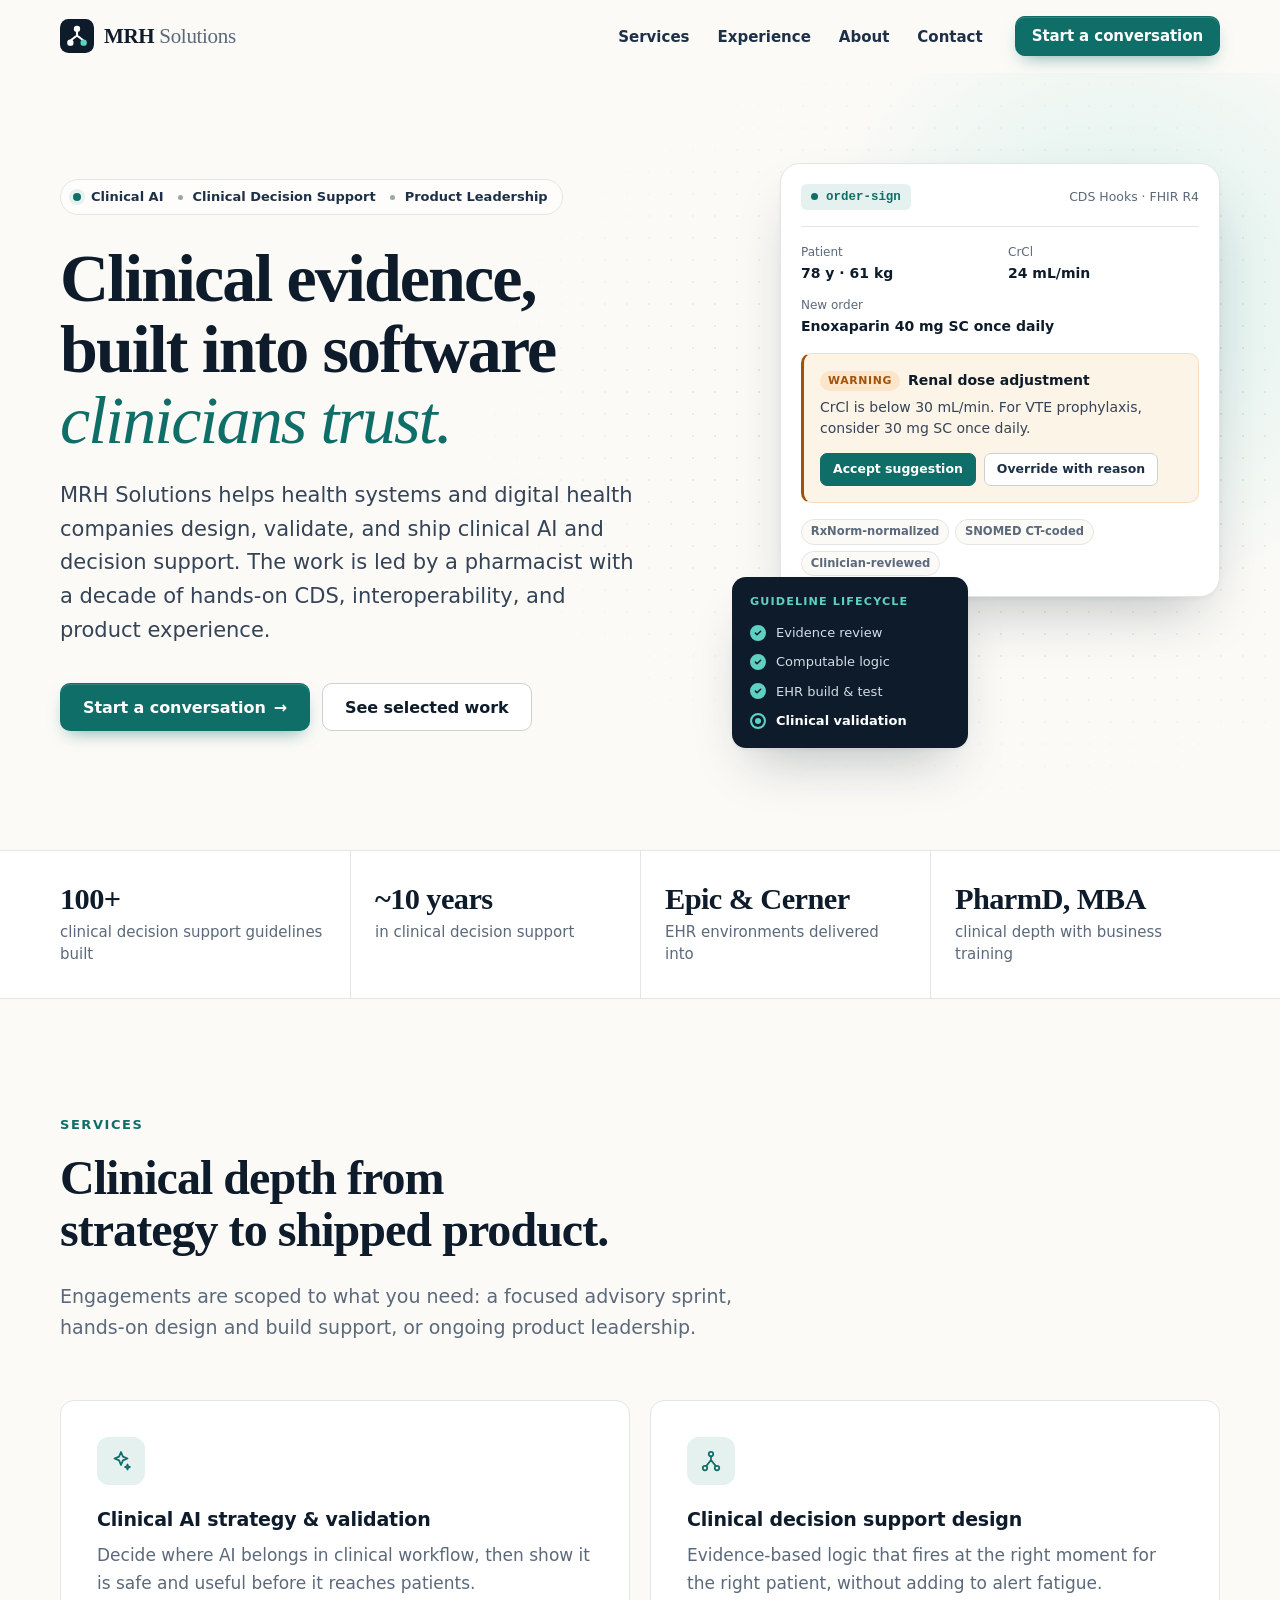
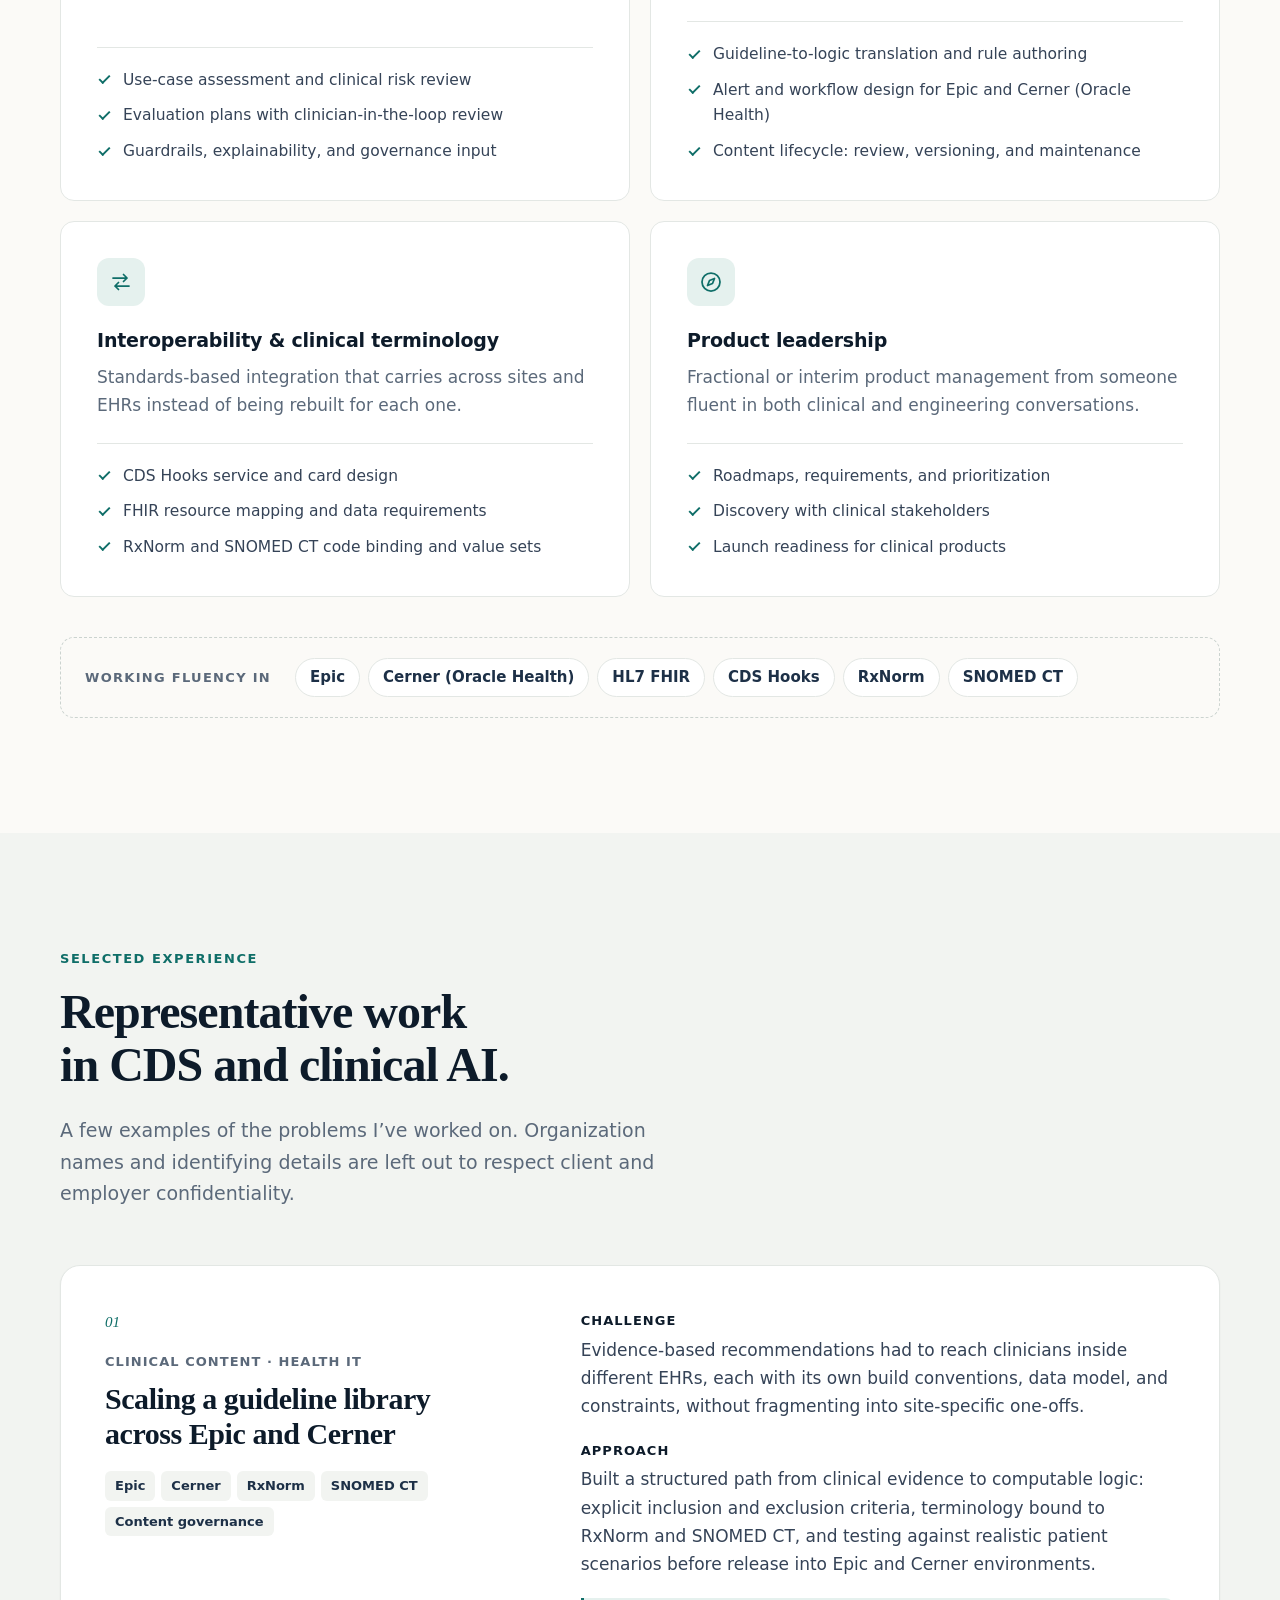
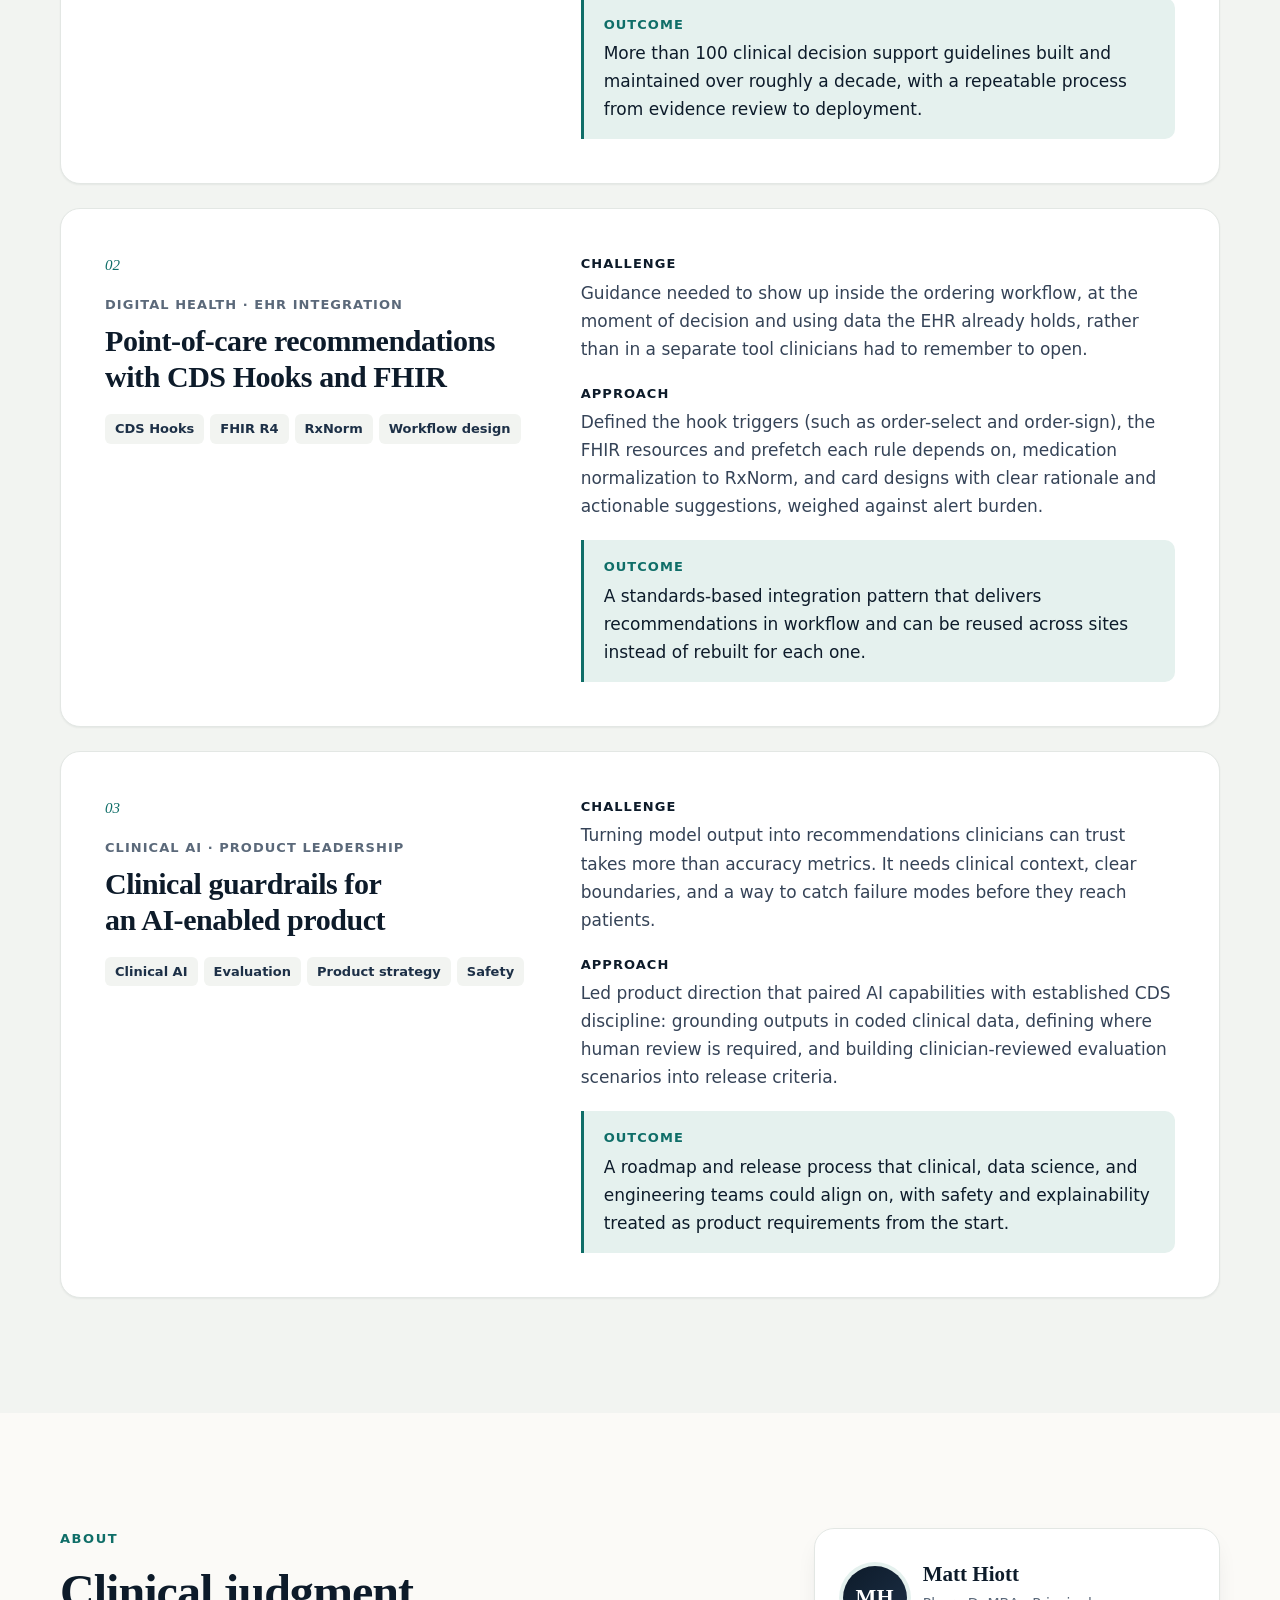
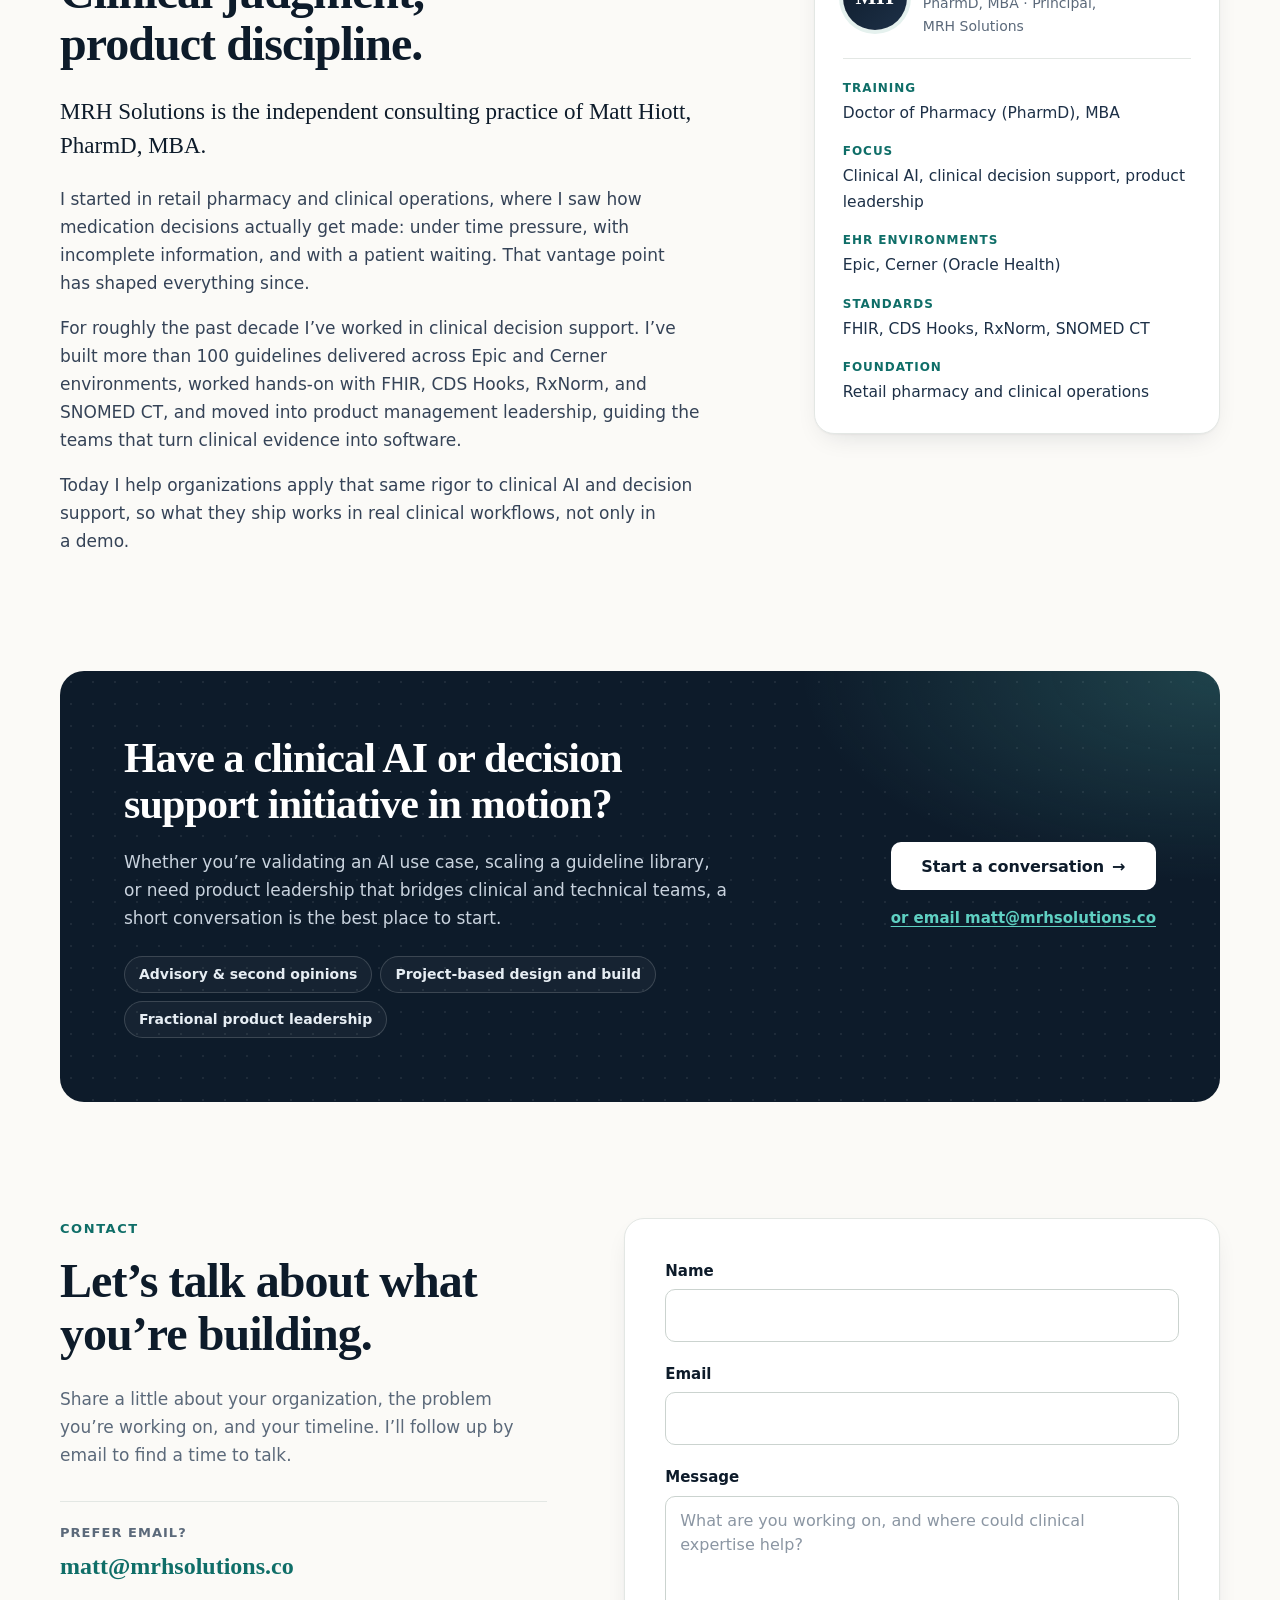
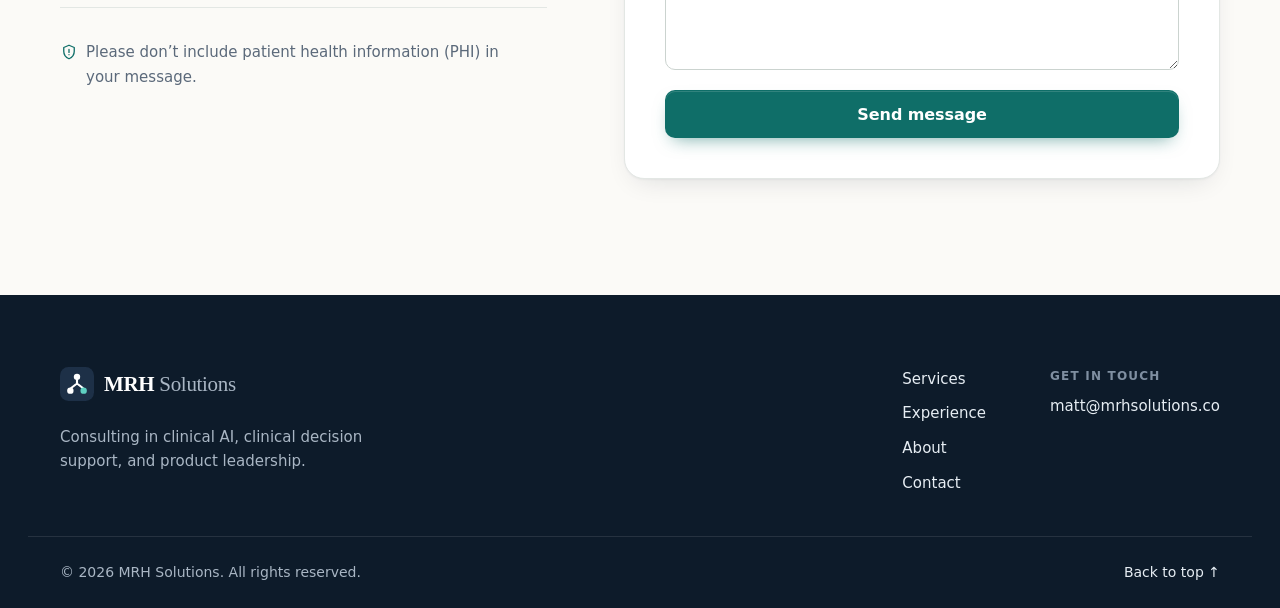
==== index.html @ ce9e5854 "Build single-page MRH Solutions consulting site Static HTML/CSS/JS site with no build step: - Hero w" ====
<!doctype html>
<html lang="en" class="no-js">
<head>
  <meta charset="utf-8">
  <meta name="viewport" content="width=device-width, initial-scale=1">
  <title>MRH Solutions | Clinical AI &amp; Clinical Decision Support Consulting</title>
  <meta name="description" content="MRH Solutions helps health systems and digital health companies design, validate, and ship clinical AI and clinical decision support. PharmD/MBA-led consulting in CDS, FHIR, CDS Hooks, clinical terminology, and product leadership.">
  <link rel="canonical" href="https://mrhsolutions.co/">
  <meta name="theme-color" content="#0d1b2a">
  <meta name="color-scheme" content="light">

  <!-- Social sharing -->
  <meta property="og:type" content="website">
  <meta property="og:site_name" content="MRH Solutions">
  <meta property="og:title" content="MRH Solutions | Clinical AI &amp; Clinical Decision Support Consulting">
  <meta property="og:description" content="PharmD/MBA-led consulting for clinical AI, clinical decision support, interoperability, and product leadership.">
  <meta property="og:url" content="https://mrhsolutions.co/">
  <meta property="og:image" content="https://mrhsolutions.co/assets/img/og-image.png">
  <meta property="og:image:width" content="1200">
  <meta property="og:image:height" content="630">
  <meta property="og:image:alt" content="MRH Solutions: clinical AI and clinical decision support consulting">
  <meta name="twitter:card" content="summary_large_image">

  <link rel="icon" href="assets/img/favicon.svg" type="image/svg+xml">
  <link rel="apple-touch-icon" href="assets/img/apple-touch-icon.png">

  <link rel="preload" href="assets/fonts/inter-latin-wght-normal.woff2" as="font" type="font/woff2" crossorigin>
  <link rel="preload" href="assets/fonts/source-serif-4-latin-wght-normal.woff2" as="font" type="font/woff2" crossorigin>
  <link rel="stylesheet" href="assets/css/styles.css">

  <script>document.documentElement.classList.replace('no-js', 'js');</script>
  <script src="assets/js/main.js" defer></script>

  <script type="application/ld+json">
  {
    "@context": "https://schema.org",
    "@type": "Organization",
    "name": "MRH Solutions",
    "url": "https://mrhsolutions.co/",
    "email": "mailto:matt@mrhsolutions.co",
    "logo": "https://mrhsolutions.co/assets/img/apple-touch-icon.png",
    "description": "Consulting in clinical AI, clinical decision support, healthcare interoperability, and product leadership.",
    "founder": {
      "@type": "Person",
      "name": "Matt Hiott",
      "honorificSuffix": "PharmD, MBA",
      "jobTitle": "Principal"
    },
    "knowsAbout": [
      "Clinical decision support",
      "Clinical AI",
      "HL7 FHIR",
      "CDS Hooks",
      "RxNorm",
      "SNOMED CT",
      "Epic",
      "Cerner",
      "Product management"
    ]
  }
  </script>
</head>
<body>
  <a class="skip-link" href="#main">Skip to content</a>

  <!-- ============ Header ============ -->
  <header class="site-header" data-header>
    <div class="container header-inner">
      <a class="brand" href="#top" aria-label="MRH Solutions, back to top">
        <svg class="brand-mark" viewBox="0 0 32 32" aria-hidden="true" focusable="false">
          <rect width="32" height="32" rx="8" fill="#0d1b2a"/>
          <path d="M16 12v3.5M16 15.5l-5.5 4.25M16 15.5l5.5 4.25" fill="none" stroke="#fff" stroke-width="2" stroke-linecap="round"/>
          <circle cx="16" cy="9.25" r="3" fill="#fff"/>
          <circle cx="9.75" cy="22.25" r="3" fill="#fff"/>
          <circle cx="22.25" cy="22.25" r="3" fill="#5fd0c2"/>
        </svg>
        <span class="brand-name">MRH <span>Solutions</span></span>
      </a>

      <button class="nav-toggle" type="button" aria-expanded="false" aria-controls="site-nav">
        <span class="sr-only">Open menu</span>
        <span class="nav-toggle-bars" aria-hidden="true"></span>
      </button>

      <nav id="site-nav" class="site-nav" aria-label="Primary">
        <ul>
          <li><a href="#services">Services</a></li>
          <li><a href="#work">Experience</a></li>
          <li><a href="#about">About</a></li>
          <li><a href="#contact">Contact</a></li>
        </ul>
        <a class="btn btn-primary btn-sm" href="#contact">Start a conversation</a>
      </nav>
    </div>
  </header>

  <main id="main">

    <!-- ============ Hero ============ -->
    <section class="hero" id="top" aria-labelledby="hero-title">
      <div class="container hero-grid">
        <div class="hero-copy">
          <ul class="hero-eyebrow">
            <li>Clinical AI</li>
            <li>Clinical Decision Support</li>
            <li>Product Leadership</li>
          </ul>
          <h1 id="hero-title">Clinical evidence, built into software <em>clinicians trust.</em></h1>
          <p class="hero-lead">
            MRH Solutions helps health systems and digital health companies design, validate, and ship
            clinical AI and decision support. The work is led by a pharmacist with a decade of hands-on
            CDS, interoperability, and product experience.
          </p>
          <div class="hero-actions">
            <a class="btn btn-primary" href="#contact">Start a conversation <span class="arrow" aria-hidden="true">→</span></a>
            <a class="btn btn-secondary" href="#work">See selected work</a>
          </div>
        </div>

        <!-- Decorative illustration: a CDS Hooks-style recommendation card -->
        <div class="hero-visual reveal" aria-hidden="true">
          <div class="cds-card">
            <div class="cds-card-top">
              <span class="cds-hook"><span class="pulse"></span>order-sign</span>
              <span class="cds-meta">CDS Hooks · FHIR R4</span>
            </div>
            <dl class="cds-context">
              <div><dt>Patient</dt><dd>78 y · 61 kg</dd></div>
              <div><dt>CrCl</dt><dd>24 mL/min</dd></div>
              <div class="span-2"><dt>New order</dt><dd>Enoxaparin 40 mg SC once daily</dd></div>
            </dl>
            <div class="cds-alert">
              <div class="cds-alert-head">
                <span class="cds-indicator">Warning</span>
                <strong>Renal dose adjustment</strong>
              </div>
              <p>CrCl is below 30 mL/min. For VTE prophylaxis, consider 30&nbsp;mg SC once daily.</p>
              <div class="cds-actions">
                <span class="cds-btn cds-btn-primary">Accept suggestion</span>
                <span class="cds-btn">Override with reason</span>
              </div>
            </div>
            <div class="cds-foot">
              <span class="chip">RxNorm-normalized</span>
              <span class="chip">SNOMED CT-coded</span>
              <span class="chip">Clinician-reviewed</span>
            </div>
          </div>

          <div class="lifecycle-card">
            <p class="lifecycle-title">Guideline lifecycle</p>
            <ol class="lifecycle-steps">
              <li class="done">Evidence review</li>
              <li class="done">Computable logic</li>
              <li class="done">EHR build &amp; test</li>
              <li class="current">Clinical validation</li>
            </ol>
          </div>
        </div>
      </div>
    </section>

    <!-- ============ Proof points ============ -->
    <section class="proof" aria-label="At a glance">
      <div class="container">
        <ul class="proof-list">
          <li>
            <span class="proof-value">100+</span>
            <span class="proof-label">clinical decision support guidelines built</span>
          </li>
          <li>
            <span class="proof-value">~10 years</span>
            <span class="proof-label">in clinical decision support</span>
          </li>
          <li>
            <span class="proof-value">Epic &amp; Cerner</span>
            <span class="proof-label">EHR environments delivered into</span>
          </li>
          <li>
            <span class="proof-value">PharmD, MBA</span>
            <span class="proof-label">clinical depth with business training</span>
          </li>
        </ul>
      </div>
    </section>

    <!-- ============ Services ============ -->
    <section class="section" id="services" aria-labelledby="services-title">
      <div class="container">
        <header class="section-head reveal">
          <p class="eyebrow">Services</p>
          <h2 id="services-title">Clinical depth from strategy to shipped product.</h2>
          <p class="section-lead">
            Engagements are scoped to what you need: a focused advisory sprint, hands-on design and build
            support, or ongoing product leadership.
          </p>
        </header>

        <div class="services-grid">
          <article class="service-card reveal">
            <div class="service-icon" aria-hidden="true">
              <svg viewBox="0 0 24 24" width="24" height="24" fill="none" stroke="currentColor" stroke-width="1.75" stroke-linecap="round" stroke-linejoin="round"><path d="M12 3l1.9 4.6L18.5 9.5l-4.6 1.9L12 16l-1.9-4.6L5.5 9.5l4.6-1.9z"/><path d="M18.5 15.5l.7 1.8 1.8.7-1.8.7-.7 1.8-.7-1.8-1.8-.7 1.8-.7z"/></svg>
            </div>
            <h3>Clinical AI strategy &amp; validation</h3>
            <p>Decide where AI belongs in clinical workflow, then show it is safe and useful before it reaches patients.</p>
            <ul class="checklist">
              <li>Use-case assessment and clinical risk review</li>
              <li>Evaluation plans with clinician-in-the-loop review</li>
              <li>Guardrails, explainability, and governance input</li>
            </ul>
          </article>

          <article class="service-card reveal reveal-delay">
            <div class="service-icon" aria-hidden="true">
              <svg viewBox="0 0 24 24" width="24" height="24" fill="none" stroke="currentColor" stroke-width="1.75" stroke-linecap="round" stroke-linejoin="round"><circle cx="12" cy="5" r="2.25"/><circle cx="6" cy="19" r="2.25"/><circle cx="18" cy="19" r="2.25"/><path d="M12 7.25V11M12 11l-4.6 5.9M12 11l4.6 5.9"/></svg>
            </div>
            <h3>Clinical decision support design</h3>
            <p>Evidence-based logic that fires at the right moment for the right patient, without adding to alert fatigue.</p>
            <ul class="checklist">
              <li>Guideline-to-logic translation and rule authoring</li>
              <li>Alert and workflow design for Epic and Cerner (Oracle Health)</li>
              <li>Content lifecycle: review, versioning, and maintenance</li>
            </ul>
          </article>

          <article class="service-card reveal">
            <div class="service-icon" aria-hidden="true">
              <svg viewBox="0 0 24 24" width="24" height="24" fill="none" stroke="currentColor" stroke-width="1.75" stroke-linecap="round" stroke-linejoin="round"><path d="M4 8h14M14.5 4.5L18 8l-3.5 3.5"/><path d="M20 16H6M9.5 12.5L6 16l3.5 3.5"/></svg>
            </div>
            <h3>Interoperability &amp; clinical terminology</h3>
            <p>Standards-based integration that carries across sites and EHRs instead of being rebuilt for each one.</p>
            <ul class="checklist">
              <li>CDS Hooks service and card design</li>
              <li>FHIR resource mapping and data requirements</li>
              <li>RxNorm and SNOMED CT code binding and value sets</li>
            </ul>
          </article>

          <article class="service-card reveal reveal-delay">
            <div class="service-icon" aria-hidden="true">
              <svg viewBox="0 0 24 24" width="24" height="24" fill="none" stroke="currentColor" stroke-width="1.75" stroke-linecap="round" stroke-linejoin="round"><circle cx="12" cy="12" r="9"/><path d="M15.5 8.5l-2 5-5 2 2-5z"/></svg>
            </div>
            <h3>Product leadership</h3>
            <p>Fractional or interim product management from someone fluent in both clinical and engineering conversations.</p>
            <ul class="checklist">
              <li>Roadmaps, requirements, and prioritization</li>
              <li>Discovery with clinical stakeholders</li>
              <li>Launch readiness for clinical products</li>
            </ul>
          </article>
        </div>

        <div class="standards reveal">
          <p class="standards-label">Working fluency in</p>
          <ul class="standards-list">
            <li>Epic</li>
            <li>Cerner (Oracle Health)</li>
            <li>HL7 FHIR</li>
            <li>CDS Hooks</li>
            <li>RxNorm</li>
            <li>SNOMED CT</li>
          </ul>
        </div>
      </div>
    </section>

    <!-- ============ Selected experience ============ -->
    <section class="section section-alt" id="work" aria-labelledby="work-title">
      <div class="container">
        <header class="section-head reveal">
          <p class="eyebrow">Selected experience</p>
          <h2 id="work-title">Representative work in CDS and clinical AI.</h2>
          <p class="section-lead">
            A few examples of the problems I’ve worked on. Organization names and identifying details
            are left out to respect client and employer confidentiality.
          </p>
        </header>

        <div class="cases">
          <article class="case reveal">
            <div class="case-aside">
              <span class="case-num" aria-hidden="true">01</span>
              <p class="case-sector">Clinical content · Health IT</p>
              <h3 class="case-title">Scaling a guideline library across Epic and Cerner</h3>
              <ul class="tags">
                <li>Epic</li><li>Cerner</li><li>RxNorm</li><li>SNOMED CT</li><li>Content governance</li>
              </ul>
            </div>
            <dl class="case-body">
              <div class="case-step">
                <dt>Challenge</dt>
                <dd>Evidence-based recommendations had to reach clinicians inside different EHRs, each with its own build conventions, data model, and constraints, without fragmenting into site-specific one-offs.</dd>
              </div>
              <div class="case-step">
                <dt>Approach</dt>
                <dd>Built a structured path from clinical evidence to computable logic: explicit inclusion and exclusion criteria, terminology bound to RxNorm and SNOMED&nbsp;CT, and testing against realistic patient scenarios before release into Epic and Cerner environments.</dd>
              </div>
              <div class="case-step case-outcome">
                <dt>Outcome</dt>
                <dd>More than 100 clinical decision support guidelines built and maintained over roughly a decade, with a repeatable process from evidence review to deployment.</dd>
              </div>
            </dl>
          </article>

          <article class="case reveal">
            <div class="case-aside">
              <span class="case-num" aria-hidden="true">02</span>
              <p class="case-sector">Digital health · EHR integration</p>
              <h3 class="case-title">Point-of-care recommendations with CDS Hooks and FHIR</h3>
              <ul class="tags">
                <li>CDS Hooks</li><li>FHIR R4</li><li>RxNorm</li><li>Workflow design</li>
              </ul>
            </div>
            <dl class="case-body">
              <div class="case-step">
                <dt>Challenge</dt>
                <dd>Guidance needed to show up inside the ordering workflow, at the moment of decision and using data the EHR already holds, rather than in a separate tool clinicians had to remember to open.</dd>
              </div>
              <div class="case-step">
                <dt>Approach</dt>
                <dd>Defined the hook triggers (such as order-select and order-sign), the FHIR resources and prefetch each rule depends on, medication normalization to RxNorm, and card designs with clear rationale and actionable suggestions, weighed against alert burden.</dd>
              </div>
              <div class="case-step case-outcome">
                <dt>Outcome</dt>
                <dd>A standards-based integration pattern that delivers recommendations in workflow and can be reused across sites instead of rebuilt for each one.</dd>
              </div>
            </dl>
          </article>

          <article class="case reveal">
            <div class="case-aside">
              <span class="case-num" aria-hidden="true">03</span>
              <p class="case-sector">Clinical AI · Product leadership</p>
              <h3 class="case-title">Clinical guardrails for an AI-enabled product</h3>
              <ul class="tags">
                <li>Clinical AI</li><li>Evaluation</li><li>Product strategy</li><li>Safety</li>
              </ul>
            </div>
            <dl class="case-body">
              <div class="case-step">
                <dt>Challenge</dt>
                <dd>Turning model output into recommendations clinicians can trust takes more than accuracy metrics. It needs clinical context, clear boundaries, and a way to catch failure modes before they reach patients.</dd>
              </div>
              <div class="case-step">
                <dt>Approach</dt>
                <dd>Led product direction that paired AI capabilities with established CDS discipline: grounding outputs in coded clinical data, defining where human review is required, and building clinician-reviewed evaluation scenarios into release criteria.</dd>
              </div>
              <div class="case-step case-outcome">
                <dt>Outcome</dt>
                <dd>A roadmap and release process that clinical, data science, and engineering teams could align on, with safety and explainability treated as product requirements from the start.</dd>
              </div>
            </dl>
          </article>
        </div>
      </div>
    </section>

    <!-- ============ About ============ -->
    <section class="section" id="about" aria-labelledby="about-title">
      <div class="container about-grid">
        <div class="about-copy reveal">
          <p class="eyebrow">About</p>
          <h2 id="about-title">Clinical judgment, product discipline.</h2>
          <p class="about-intro">
            MRH Solutions is the independent consulting practice of Matt Hiott, PharmD, MBA.
          </p>
          <p>
            I started in retail pharmacy and clinical operations, where I saw how medication decisions
            actually get made: under time pressure, with incomplete information, and with a patient waiting.
            That vantage point has shaped everything since.
          </p>
          <p>
            For roughly the past decade I’ve worked in clinical decision support. I’ve built more than 100
            guidelines delivered across Epic and Cerner environments, worked hands-on with FHIR, CDS Hooks,
            RxNorm, and SNOMED&nbsp;CT, and moved into product management leadership, guiding the teams that
            turn clinical evidence into software.
          </p>
          <p>
            Today I help organizations apply that same rigor to clinical AI and decision support, so what
            they ship works in real clinical workflows, not only in a demo.
          </p>
        </div>

        <aside class="profile-card reveal reveal-delay" aria-label="Background at a glance">
          <div class="profile-head">
            <!-- To use a headshot, replace this div with:
                 <img class="avatar" src="assets/img/headshot.jpg" alt="Matt Hiott" width="64" height="64"> -->
            <div class="avatar" aria-hidden="true">MH</div>
            <div>
              <p class="profile-name">Matt Hiott</p>
              <p class="profile-role">PharmD, MBA · Principal, MRH Solutions</p>
            </div>
          </div>
          <dl class="profile-facts">
            <div><dt>Training</dt><dd>Doctor of Pharmacy (PharmD), MBA</dd></div>
            <div><dt>Focus</dt><dd>Clinical AI, clinical decision support, product leadership</dd></div>
            <div><dt>EHR environments</dt><dd>Epic, Cerner (Oracle Health)</dd></div>
            <div><dt>Standards</dt><dd>FHIR, CDS Hooks, RxNorm, SNOMED CT</dd></div>
            <div><dt>Foundation</dt><dd>Retail pharmacy and clinical operations</dd></div>
          </dl>
        </aside>
      </div>
    </section>

    <!-- ============ Call to action ============ -->
    <section class="cta-section" aria-labelledby="cta-title">
      <div class="container">
        <div class="cta reveal">
          <div class="cta-copy">
            <h2 id="cta-title">Have a clinical AI or decision support initiative in motion?</h2>
            <p>
              Whether you’re validating an AI use case, scaling a guideline library, or need product
              leadership that bridges clinical and technical teams, a short conversation is the best place to start.
            </p>
            <ul class="cta-modes">
              <li>Advisory &amp; second opinions</li>
              <li>Project-based design and build</li>
              <li>Fractional product leadership</li>
            </ul>
          </div>
          <div class="cta-actions">
            <a class="btn btn-light" href="#contact">Start a conversation <span class="arrow" aria-hidden="true">→</span></a>
            <a class="cta-email" href="mailto:matt@mrhsolutions.co">or email matt@mrhsolutions.co</a>
          </div>
        </div>
      </div>
    </section>

    <!-- ============ Contact ============ -->
    <section class="section" id="contact" aria-labelledby="contact-title">
      <div class="container contact-grid">
        <div class="contact-intro reveal">
          <p class="eyebrow">Contact</p>
          <h2 id="contact-title">Let’s talk about what you’re building.</h2>
          <p>
            Share a little about your organization, the problem you’re working on, and your timeline.
            I’ll follow up by email to find a time to talk.
          </p>

          <div class="contact-direct">
            <span class="contact-direct-label">Prefer email?</span>
            <a class="contact-email" href="mailto:matt@mrhsolutions.co">matt@mrhsolutions.co</a>
          </div>

          <p class="phi-note">
            <svg viewBox="0 0 24 24" width="18" height="18" fill="none" stroke="currentColor" stroke-width="1.75" stroke-linecap="round" stroke-linejoin="round" aria-hidden="true"><path d="M12 3l7 3v5c0 4.5-3 8.3-7 10-4-1.7-7-5.5-7-10V6z"/><path d="M12 8.5v4M12 15.5h.01"/></svg>
            Please don’t include patient health information (PHI) in your message.
          </p>
        </div>

        <div class="form-card reveal reveal-delay">
          <!--
            Contact form backend:
            - By default, "action" is a mailto: link. Submitting opens the visitor's email app
              with the message pre-filled, so it works with no server.
            - To receive submissions directly, replace the action with a form endpoint
              (for example https://formspree.io/f/your-id). main.js will POST the form
              in the background and show a success or error message inline.
          -->
          <form id="contact-form" class="contact-form"
                action="mailto:matt@mrhsolutions.co"
                method="post" enctype="text/plain"
                data-contact-email="matt@mrhsolutions.co">

            <!-- Spam honeypot: humans never see or fill this field -->
            <div class="hp" aria-hidden="true">
              <label for="hp-field">Leave this field empty</label>
              <input id="hp-field" type="text" name="_gotcha" tabindex="-1" autocomplete="off">
            </div>

            <div class="field">
              <label for="name">Name</label>
              <input id="name" name="name" type="text" autocomplete="name" required maxlength="120" aria-describedby="name-error">
              <p class="field-error" id="name-error" hidden></p>
            </div>

            <div class="field">
              <label for="email">Email</label>
              <input id="email" name="email" type="email" autocomplete="email" required maxlength="254" aria-describedby="email-error">
              <p class="field-error" id="email-error" hidden></p>
            </div>

            <div class="field">
              <label for="message">Message</label>
              <textarea id="message" name="message" rows="6" required maxlength="5000"
                        placeholder="What are you working on, and where could clinical expertise help?"
                        aria-describedby="message-error"></textarea>
              <p class="field-error" id="message-error" hidden></p>
            </div>

            <button class="btn btn-primary btn-block" type="submit">Send message</button>
            <p class="form-status" role="status" aria-live="polite"></p>
          </form>
        </div>
      </div>
    </section>
  </main>

  <!-- ============ Footer ============ -->
  <footer class="site-footer">
    <div class="container footer-inner">
      <div class="footer-brand">
        <a class="brand brand-light" href="#top" aria-label="MRH Solutions, back to top">
          <svg class="brand-mark" viewBox="0 0 32 32" aria-hidden="true" focusable="false">
            <rect width="32" height="32" rx="8" fill="#1d3047"/>
            <path d="M16 12v3.5M16 15.5l-5.5 4.25M16 15.5l5.5 4.25" fill="none" stroke="#fff" stroke-width="2" stroke-linecap="round"/>
            <circle cx="16" cy="9.25" r="3" fill="#fff"/>
            <circle cx="9.75" cy="22.25" r="3" fill="#fff"/>
            <circle cx="22.25" cy="22.25" r="3" fill="#5fd0c2"/>
          </svg>
          <span class="brand-name">MRH <span>Solutions</span></span>
        </a>
        <p>Consulting in clinical AI, clinical decision support, and product leadership.</p>
      </div>

      <nav class="footer-nav" aria-label="Footer">
        <ul>
          <li><a href="#services">Services</a></li>
          <li><a href="#work">Experience</a></li>
          <li><a href="#about">About</a></li>
          <li><a href="#contact">Contact</a></li>
        </ul>
      </nav>

      <div class="footer-contact">
        <p class="footer-label">Get in touch</p>
        <a href="mailto:matt@mrhsolutions.co">matt@mrhsolutions.co</a>
      </div>
    </div>

    <div class="container footer-bottom">
      <p>© <span data-year>2026</span> MRH Solutions. All rights reserved.</p>
      <a href="#top">Back to top <span aria-hidden="true">↑</span></a>
    </div>
  </footer>
</body>
</html>
---- assets/css/styles.css ----
/* ==========================================================================
   MRH Solutions: site styles
   --------------------------------------------------------------------------
   1. Fonts           6. Hero              11. Call to action
   2. Design tokens   7. Proof points      12. Contact & form
   3. Base            8. Services          13. Footer
   4. Layout & type   9. Selected work     14. Motion & print
   5. Header & nav   10. About
   ========================================================================== */


/* 1. Fonts: self-hosted, SIL Open Font License 1.1 (see assets/fonts) */
@font-face {
  font-family: "Inter";
  font-style: normal;
  font-weight: 100 900;
  font-display: swap;
  src: url("../fonts/inter-latin-wght-normal.woff2") format("woff2");
}
@font-face {
  font-family: "Source Serif 4";
  font-style: normal;
  font-weight: 200 900;
  font-display: swap;
  src: url("../fonts/source-serif-4-latin-wght-normal.woff2") format("woff2");
}
@font-face {
  font-family: "Source Serif 4";
  font-style: italic;
  font-weight: 200 900;
  font-display: swap;
  src: url("../fonts/source-serif-4-latin-wght-italic.woff2") format("woff2");
}


/* 2. Design tokens ------------------------------------------------------- */
:root {
  --font-sans: "Inter", ui-sans-serif, system-ui, -apple-system, "Segoe UI", Roboto, "Helvetica Neue", Arial, sans-serif;
  --font-serif: "Source Serif 4", ui-serif, Georgia, Cambria, "Times New Roman", serif;
  --font-mono: ui-monospace, SFMono-Regular, Menlo, Consolas, monospace;

  /* Color */
  --ink: #0d1b2a;          /* headings, dark surfaces */
  --ink-2: #1d3047;
  --text: #354357;         /* body copy */
  --muted: #5b697a;        /* secondary copy */
  --bg: #fbfaf7;           /* page */
  --surface: #ffffff;      /* cards */
  --surface-alt: #f2f4f1;  /* alternating sections */
  --line: #e3e7e4;
  --line-strong: #cbd3cf;

  --brand: #0f6e68;        /* deep clinical teal */
  --brand-hover: #0a5751;
  --brand-tint: #e5f1ee;
  --brand-bright: #5fd0c2; /* accents on dark surfaces */

  --warn: #a4520a;
  --warn-tint: #fdf4e8;
  --error: #b42318;
  --success: #0f6e68;

  /* Shape & depth */
  --radius-sm: 8px;
  --radius: 14px;
  --radius-lg: 20px;
  --shadow-sm: 0 1px 2px rgb(13 27 42 / 0.06);
  --shadow: 0 1px 2px rgb(13 27 42 / 0.04), 0 10px 28px -12px rgb(13 27 42 / 0.16);
  --shadow-lg: 0 2px 4px rgb(13 27 42 / 0.04), 0 28px 56px -20px rgb(13 27 42 / 0.28);

  /* Layout */
  --container: 1160px;
  --gutter: clamp(1rem, 4vw, 2rem);
  --section-y: clamp(4.5rem, 9vw, 7.5rem);
  --header-h: 72px;
}


/* 3. Base ---------------------------------------------------------------- */
*,
*::before,
*::after { box-sizing: border-box; }

html {
  -webkit-text-size-adjust: 100%;
  text-size-adjust: 100%;
  scroll-behavior: smooth;
  scroll-padding-top: calc(var(--header-h) + 1rem);
}

body {
  margin: 0;
  font-family: var(--font-sans);
  font-size: 1.0625rem;
  line-height: 1.65;
  color: var(--text);
  background: var(--bg);
  -webkit-font-smoothing: antialiased;
  -moz-osx-font-smoothing: grayscale;
  text-rendering: optimizeLegibility;
  overflow-x: hidden;
}

img, svg { display: block; max-width: 100%; }

a { color: var(--brand); text-underline-offset: 0.2em; }
a:hover { color: var(--brand-hover); }

:focus-visible {
  outline: 3px solid var(--brand);
  outline-offset: 3px;
  border-radius: 4px;
}

::selection { background: #c7e6e0; color: var(--ink); }

.sr-only {
  position: absolute !important;
  width: 1px; height: 1px;
  padding: 0; margin: -1px;
  overflow: hidden; clip: rect(0 0 0 0);
  white-space: nowrap; border: 0;
}

.skip-link {
  position: absolute;
  left: 1rem; top: -100px;
  z-index: 100;
  padding: 0.75rem 1rem;
  background: var(--ink);
  color: #fff;
  border-radius: var(--radius-sm);
  font-weight: 600;
  text-decoration: none;
}
.skip-link:focus { top: 1rem; color: #fff; }


/* 4. Layout & typography ------------------------------------------------- */
.container {
  width: 100%;
  max-width: calc(var(--container) + var(--gutter) * 2);
  margin-inline: auto;
  padding-inline: var(--gutter);
}

.section { padding-block: var(--section-y); }
.section-alt { background: var(--surface-alt); }

h1, h2, h3 {
  margin: 0 0 0.5em;
  color: var(--ink);
  text-wrap: balance;
}
h1, h2 {
  font-family: var(--font-serif);
  font-weight: 600;
  letter-spacing: -0.02em;
}
h1 {
  font-size: clamp(2.5rem, 1.5rem + 4vw, 4.25rem);
  line-height: 1.04;
  letter-spacing: -0.028em;
}
h2 {
  font-size: clamp(2rem, 1.45rem + 2vw, 3rem);
  line-height: 1.1;
}
h3 {
  font-size: 1.1875rem;
  font-weight: 650;
  line-height: 1.3;
  letter-spacing: -0.01em;
}

p { margin: 0 0 1em; text-wrap: pretty; }
p:last-child { margin-bottom: 0; }

.eyebrow {
  margin: 0 0 1rem;
  font-size: 0.8125rem;
  font-weight: 650;
  letter-spacing: 0.12em;
  text-transform: uppercase;
  color: var(--brand);
}

.section-head {
  max-width: 44rem;
  margin-bottom: clamp(2.5rem, 5vw, 3.5rem);
}
.section-lead {
  font-size: clamp(1.0625rem, 1rem + 0.3vw, 1.1875rem);
  color: var(--muted);
}

/* Buttons */
.btn {
  display: inline-flex;
  align-items: center;
  justify-content: center;
  gap: 0.5rem;
  min-height: 48px;
  padding: 0.75rem 1.375rem;
  border: 1px solid transparent;
  border-radius: 10px;
  font: 600 1rem/1.2 var(--font-sans);
  letter-spacing: -0.005em;
  text-decoration: none;
  cursor: pointer;
  transition: background-color 0.2s, color 0.2s, border-color 0.2s, box-shadow 0.2s, transform 0.2s;
}
.btn:active { transform: translateY(1px); }
.btn .arrow { transition: transform 0.2s; }
.btn:hover .arrow { transform: translateX(3px); }

.btn-primary {
  background: var(--brand);
  color: #fff;
  box-shadow: inset 0 1px 0 rgb(255 255 255 / 0.14), 0 8px 18px -8px rgb(15 110 104 / 0.6);
}
.btn-primary:hover { background: var(--brand-hover); color: #fff; }

.btn-secondary {
  background: var(--surface);
  color: var(--ink);
  border-color: var(--line-strong);
}
.btn-secondary:hover { color: var(--ink); border-color: var(--ink); }

.btn-light {
  background: #fff;
  color: var(--ink);
}
.btn-light:hover { background: #e9f6f3; color: var(--ink); }

.btn-sm { min-height: 40px; padding: 0.5rem 1rem; font-size: 0.9375rem; }
.btn-block { width: 100%; }
.btn[disabled] { opacity: 0.7; cursor: progress; }


/* 5. Header & navigation ------------------------------------------------- */
.site-header {
  position: sticky;
  top: 0;
  z-index: 50;
  background: rgb(251 250 247 / 0.86);
  -webkit-backdrop-filter: saturate(180%) blur(12px);
  backdrop-filter: saturate(180%) blur(12px);
  border-bottom: 1px solid transparent;
  transition: border-color 0.2s, box-shadow 0.2s;
}
.site-header.is-scrolled {
  border-bottom-color: var(--line);
  box-shadow: 0 1px 14px rgb(13 27 42 / 0.05);
}

.header-inner {
  display: flex;
  align-items: center;
  justify-content: space-between;
  gap: 1.5rem;
  height: var(--header-h);
}

.brand {
  display: inline-flex;
  align-items: center;
  gap: 0.625rem;
  color: var(--ink);
  text-decoration: none;
}
.brand:hover { color: var(--ink); }
.brand-mark { width: 34px; height: 34px; flex: none; }
.brand-name {
  font-family: var(--font-serif);
  font-size: 1.3125rem;
  font-weight: 650;
  letter-spacing: -0.015em;
  white-space: nowrap;
}
.brand-name span { font-weight: 400; color: var(--muted); }

.site-nav { display: flex; align-items: center; gap: 2rem; }
.site-nav ul {
  display: flex;
  gap: 1.75rem;
  margin: 0;
  padding: 0;
  list-style: none;
}
.site-nav ul a {
  position: relative;
  padding: 0.375rem 0;
  font-size: 0.9375rem;
  font-weight: 550;
  color: var(--ink-2);
  text-decoration: none;
}
.site-nav ul a::after {
  content: "";
  position: absolute;
  left: 0; right: 0; bottom: -1px;
  height: 2px;
  border-radius: 2px;
  background: var(--brand);
  transform: scaleX(0);
  transform-origin: left;
  transition: transform 0.25s ease;
}
.site-nav ul a:hover::after,
.site-nav ul a.is-active::after { transform: scaleX(1); }
.site-nav ul a.is-active { color: var(--ink); }

.nav-toggle {
  display: none;
  align-items: center;
  justify-content: center;
  width: 44px;
  height: 44px;
  margin-right: -8px;
  padding: 0;
  border: 0;
  border-radius: var(--radius-sm);
  background: transparent;
  color: var(--ink);
  cursor: pointer;
}
.nav-toggle-bars,
.nav-toggle-bars::before,
.nav-toggle-bars::after {
  display: block;
  width: 22px;
  height: 2px;
  border-radius: 2px;
  background: currentColor;
  transition: transform 0.25s ease, background-color 0.2s;
}
.nav-toggle-bars { position: relative; }
.nav-toggle-bars::before,
.nav-toggle-bars::after { content: ""; position: absolute; left: 0; }
.nav-toggle-bars::before { top: -7px; }
.nav-toggle-bars::after { top: 7px; }
.nav-toggle[aria-expanded="true"] .nav-toggle-bars { background: transparent; }
.nav-toggle[aria-expanded="true"] .nav-toggle-bars::before { transform: translateY(7px) rotate(45deg); }
.nav-toggle[aria-expanded="true"] .nav-toggle-bars::after { transform: translateY(-7px) rotate(-45deg); }

@media (max-width: 860px) {
  .js .nav-toggle { display: inline-flex; }

  .js .site-nav {
    position: absolute;
    top: 100%;
    left: 0;
    right: 0;
    display: none;
    flex-direction: column;
    align-items: stretch;
    gap: 1.25rem;
    padding: 0.5rem var(--gutter) 1.5rem;
    background: var(--surface);
    border-bottom: 1px solid var(--line);
    box-shadow: 0 18px 32px -18px rgb(13 27 42 / 0.25);
  }
  .js .site-nav.is-open { display: flex; animation: menu-in 0.2s ease-out; }
  .js .site-nav ul { flex-direction: column; gap: 0; }
  .js .site-nav ul a {
    display: block;
    padding: 0.875rem 0;
    border-bottom: 1px solid var(--line);
    font-size: 1.0625rem;
  }
  .js .site-nav ul a::after { display: none; }
  .js .site-nav .btn { min-height: 48px; font-size: 1rem; }

  /* Without JavaScript, show the links in a wrapped row instead of a menu */
  .no-js .header-inner { flex-wrap: wrap; height: auto; padding-block: 0.875rem; row-gap: 0.5rem; }
  .no-js .site-nav { width: 100%; flex-wrap: wrap; gap: 1rem; }
  .no-js .site-nav ul { flex-wrap: wrap; gap: 1rem; }
}

@keyframes menu-in {
  from { opacity: 0; transform: translateY(-6px); }
  to { opacity: 1; transform: none; }
}


/* 6. Hero ---------------------------------------------------------------- */
.hero {
  position: relative;
  isolation: isolate;
  overflow: hidden;
  padding-block: clamp(3rem, 7vw, 6.5rem) clamp(4rem, 8vw, 7rem);
}
.hero::before {
  /* fine dot grid, fading toward the copy */
  content: "";
  position: absolute;
  inset: 0;
  z-index: -1;
  background-image: radial-gradient(rgb(13 27 42 / 0.11) 1px, transparent 1.2px);
  background-size: 22px 22px;
  -webkit-mask-image: radial-gradient(ellipse 60% 70% at 78% 45%, #000 20%, transparent 72%);
  mask-image: radial-gradient(ellipse 60% 70% at 78% 45%, #000 20%, transparent 72%);
}
.hero::after {
  /* soft teal glow behind the illustration */
  content: "";
  position: absolute;
  z-index: -1;
  width: 680px;
  height: 680px;
  right: -180px;
  top: -120px;
  border-radius: 50%;
  background: radial-gradient(circle, rgb(95 208 194 / 0.22), transparent 65%);
}

.hero-grid {
  display: grid;
  grid-template-columns: minmax(0, 1.1fr) minmax(0, 0.9fr);
  align-items: center;
  gap: clamp(3rem, 6vw, 5rem);
}

.hero-eyebrow {
  display: inline-flex;
  flex-wrap: wrap;
  align-items: center;
  gap: 0.375rem 0.875rem;
  margin: 0 0 1.75rem;
  padding: 0.4rem 0.875rem 0.4rem 0.75rem;
  border: 1px solid var(--line);
  border-radius: 999px;
  background: rgb(255 255 255 / 0.7);
  list-style: none;
  font-size: 0.8125rem;
  font-weight: 600;
  color: var(--ink-2);
}
.hero-eyebrow li { display: inline-flex; align-items: center; gap: 0.625rem; }
.hero-eyebrow li::before {
  content: "";
  width: 5px;
  height: 5px;
  border-radius: 50%;
  background: #9aa7a2;
}
.hero-eyebrow li:first-child::before {
  width: 8px;
  height: 8px;
  background: var(--brand);
  box-shadow: 0 0 0 4px var(--brand-tint);
}

.hero h1 { margin-bottom: 1.5rem; }
.hero h1 em {
  font-style: italic;
  font-weight: 500;
  color: var(--brand);
}

.hero-lead {
  max-width: 36rem;
  font-size: clamp(1.125rem, 1.02rem + 0.4vw, 1.3125rem);
  line-height: 1.6;
  color: var(--text);
}

.hero-actions {
  display: flex;
  flex-wrap: wrap;
  gap: 0.75rem;
  margin-top: 2.25rem;
}

/* Illustration */
.hero-visual {
  position: relative;
  width: 100%;
  max-width: 440px;
  justify-self: end;
}

.cds-card {
  position: relative;
  padding: 1.25rem;
  border: 1px solid var(--line);
  border-radius: var(--radius-lg);
  background: var(--surface);
  box-shadow: var(--shadow-lg);
  font-size: 0.875rem;
  line-height: 1.5;
}

.cds-card-top {
  display: flex;
  align-items: center;
  justify-content: space-between;
  gap: 0.75rem;
  padding-bottom: 1rem;
  border-bottom: 1px solid var(--line);
}
.cds-hook {
  display: inline-flex;
  align-items: center;
  gap: 0.5rem;
  padding: 0.25rem 0.625rem;
  border-radius: 6px;
  background: var(--brand-tint);
  color: var(--brand);
  font-family: var(--font-mono);
  font-size: 0.78rem;
  font-weight: 600;
}
.cds-hook .pulse {
  width: 7px;
  height: 7px;
  border-radius: 50%;
  background: var(--brand);
  animation: pulse 2.4s ease-in-out infinite;
}
.cds-meta { font-size: 0.78rem; color: var(--muted); white-space: nowrap; }

.cds-context {
  display: grid;
  grid-template-columns: 1fr 1fr;
  gap: 0.75rem 1rem;
  margin: 0;
  padding: 1rem 0;
}
.cds-context .span-2 { grid-column: 1 / -1; }
.cds-context dt {
  font-size: 0.75rem;
  font-weight: 500;
  color: var(--muted);
}
.cds-context dd { margin: 0.125rem 0 0; font-weight: 600; color: var(--ink); }

.cds-alert {
  padding: 1rem;
  border: 1px solid #f3dcc0;
  border-left: 3px solid var(--warn);
  border-radius: 10px;
  background: var(--warn-tint);
}
.cds-alert-head {
  display: flex;
  flex-wrap: wrap;
  align-items: center;
  gap: 0.5rem;
  margin-bottom: 0.375rem;
  color: var(--ink);
}
.cds-indicator {
  padding: 0.125rem 0.5rem;
  border-radius: 999px;
  background: #fbe6cc;
  color: var(--warn);
  font-size: 0.68rem;
  font-weight: 700;
  letter-spacing: 0.06em;
  text-transform: uppercase;
}
.cds-alert p { margin: 0 0 0.875rem; color: var(--text); }
.cds-actions { display: flex; flex-wrap: wrap; gap: 0.5rem; }
.cds-btn {
  padding: 0.375rem 0.75rem;
  border: 1px solid var(--line-strong);
  border-radius: 7px;
  background: #fff;
  font-size: 0.78rem;
  font-weight: 600;
  color: var(--ink-2);
}
.cds-btn-primary { border-color: var(--brand); background: var(--brand); color: #fff; }

.cds-foot { display: flex; flex-wrap: wrap; gap: 0.375rem; padding-top: 1rem; }
.chip {
  padding: 0.2rem 0.55rem;
  border: 1px solid var(--line);
  border-radius: 999px;
  background: var(--bg);
  font-size: 0.72rem;
  font-weight: 550;
  color: var(--muted);
}

.lifecycle-card {
  position: relative;
  z-index: 1;
  width: 236px;
  margin: -1.25rem 0 0 -3rem;
  padding: 1rem 1.125rem;
  border-radius: var(--radius);
  background: var(--ink);
  color: #d5dde6;
  box-shadow: var(--shadow-lg);
  font-size: 0.8125rem;
}
.lifecycle-title {
  margin: 0 0 0.625rem;
  font-size: 0.7rem;
  font-weight: 700;
  letter-spacing: 0.1em;
  text-transform: uppercase;
  color: var(--brand-bright);
}
.lifecycle-steps { display: grid; gap: 0.5rem; margin: 0; padding: 0; list-style: none; }
.lifecycle-steps li { display: flex; align-items: center; gap: 0.625rem; }
.lifecycle-steps li::before {
  content: "";
  flex: none;
  width: 16px;
  height: 16px;
  border-radius: 50%;
  border: 2px solid rgb(255 255 255 / 0.3);
}
.lifecycle-steps li.done::before {
  border-color: var(--brand-bright);
  background: var(--brand-bright) url("data:image/svg+xml,%3Csvg xmlns='http://www.w3.org/2000/svg' viewBox='0 0 16 16'%3E%3Cpath d='M4.5 8.2l2.2 2.2 4.8-4.8' fill='none' stroke='%230d1b2a' stroke-width='2' stroke-linecap='round' stroke-linejoin='round'/%3E%3C/svg%3E") center / 12px no-repeat;
}
.lifecycle-steps li.current { color: #fff; font-weight: 600; }
.lifecycle-steps li.current::before {
  border-color: var(--brand-bright);
  box-shadow: inset 0 0 0 3px var(--ink), inset 0 0 0 8px var(--brand-bright);
}

@keyframes pulse {
  0%, 100% { box-shadow: 0 0 0 0 rgb(15 110 104 / 0.45); }
  50% { box-shadow: 0 0 0 5px rgb(15 110 104 / 0); }
}

@media (max-width: 960px) {
  .hero-grid { grid-template-columns: 1fr; }
  .hero-visual { justify-self: center; max-width: 480px; }
  .lifecycle-card { margin: -1.25rem -0.5rem 0 auto; }
}
@media (max-width: 520px) {
  .hero-eyebrow {
    padding: 0;
    border: 0;
    background: none;
    gap: 0.5rem 1rem;
  }
  .hero-eyebrow li:first-child::before { box-shadow: 0 0 0 3px var(--brand-tint); }
  .hero-actions .btn { flex: 1 1 100%; }
  .lifecycle-card { display: none; }
  .cds-card { padding: 1rem; }
}


/* 7. Proof points -------------------------------------------------------- */
.proof {
  border-block: 1px solid var(--line);
  background: var(--surface);
}
.proof-list {
  display: grid;
  grid-template-columns: repeat(4, minmax(0, 1fr));
  margin: 0;
  padding: 0;
  list-style: none;
}
.proof-list li {
  display: flex;
  flex-direction: column;
  gap: 0.375rem;
  padding: 2rem 1.5rem;
  border-left: 1px solid var(--line);
}
.proof-list li:first-child { padding-left: 0; border-left: 0; }
.proof-value {
  font-family: var(--font-serif);
  font-size: clamp(1.375rem, 1.1rem + 1vw, 2rem);
  font-weight: 600;
  line-height: 1.1;
  letter-spacing: -0.02em;
  white-space: nowrap;
  color: var(--ink);
}
.proof-label { font-size: 0.9375rem; line-height: 1.45; color: var(--muted); }

@media (max-width: 860px) {
  .proof-list { grid-template-columns: repeat(2, minmax(0, 1fr)); }
  .proof-list li { padding: 1.5rem 1.25rem; }
  .proof-list li:nth-child(odd) { padding-left: 0; border-left: 0; }
  .proof-list li:nth-child(n + 3) { border-top: 1px solid var(--line); }
}


/* 8. Services ------------------------------------------------------------ */
.services-grid {
  display: grid;
  grid-template-columns: repeat(2, minmax(0, 1fr));
  gap: 1.25rem;
}

.service-card {
  display: flex;
  flex-direction: column;
  padding: clamp(1.5rem, 3vw, 2.25rem);
  border: 1px solid var(--line);
  border-radius: var(--radius);
  background: var(--surface);
  transition: border-color 0.25s, box-shadow 0.25s, transform 0.25s;
}
.service-card:hover {
  border-color: var(--line-strong);
  box-shadow: var(--shadow);
  transform: translateY(-2px);
}
.service-card > p { margin-bottom: 1.5rem; color: var(--muted); }

.service-icon {
  display: grid;
  place-items: center;
  width: 48px;
  height: 48px;
  margin-bottom: 1.375rem;
  border-radius: 12px;
  background: var(--brand-tint);
  color: var(--brand);
}

.checklist {
  display: grid;
  gap: 0.625rem;
  margin: auto 0 0;
  padding: 1.25rem 0 0;
  border-top: 1px solid var(--line);
  list-style: none;
  font-size: 0.96875rem;
  color: var(--text);
}
.checklist li { position: relative; padding-left: 1.625rem; }
.checklist li::before {
  content: "";
  position: absolute;
  left: 0.125rem;
  top: 0.5em;
  width: 0.7rem;
  height: 0.38rem;
  border-left: 2px solid var(--brand);
  border-bottom: 2px solid var(--brand);
  transform: rotate(-45deg);
}

.standards {
  display: flex;
  flex-wrap: wrap;
  align-items: center;
  gap: 1rem 1.5rem;
  margin-top: 2.5rem;
  padding: 1.25rem 1.5rem;
  border: 1px dashed var(--line-strong);
  border-radius: var(--radius);
}
.standards-label {
  margin: 0;
  font-size: 0.8125rem;
  font-weight: 650;
  letter-spacing: 0.1em;
  text-transform: uppercase;
  color: var(--muted);
}
.standards-list {
  display: flex;
  flex-wrap: wrap;
  gap: 0.5rem;
  margin: 0;
  padding: 0;
  list-style: none;
}
.standards-list li {
  padding: 0.375rem 0.875rem;
  border: 1px solid var(--line);
  border-radius: 999px;
  background: var(--surface);
  font-size: 0.9375rem;
  font-weight: 550;
  color: var(--ink-2);
}

@media (max-width: 720px) {
  .services-grid { grid-template-columns: 1fr; }
  .standards { padding: 1.25rem; }
}


/* 9. Selected work ------------------------------------------------------- */
.cases { display: grid; gap: 1.5rem; }

.case {
  display: grid;
  grid-template-columns: minmax(0, 5fr) minmax(0, 7fr);
  gap: clamp(1.5rem, 4vw, 3.5rem);
  padding: clamp(1.5rem, 4vw, 2.75rem);
  border: 1px solid var(--line);
  border-radius: var(--radius-lg);
  background: var(--surface);
  box-shadow: var(--shadow-sm);
}

.case-aside { display: flex; flex-direction: column; align-items: flex-start; }
.case-num {
  margin-bottom: 1rem;
  font-family: var(--font-serif);
  font-size: 0.9375rem;
  font-style: italic;
  font-weight: 500;
  color: var(--brand);
}
.case-sector {
  margin: 0 0 0.5rem;
  font-size: 0.8125rem;
  font-weight: 650;
  letter-spacing: 0.08em;
  text-transform: uppercase;
  color: var(--muted);
}
.case-title {
  margin-bottom: 1.25rem;
  font-family: var(--font-serif);
  font-size: clamp(1.5rem, 1.25rem + 0.9vw, 1.875rem);
  font-weight: 600;
  line-height: 1.18;
  letter-spacing: -0.015em;
}

.tags {
  display: flex;
  flex-wrap: wrap;
  gap: 0.375rem;
  margin: 0;
  padding: 0;
  list-style: none;
}
.tags li {
  padding: 0.25rem 0.625rem;
  border-radius: 6px;
  background: var(--surface-alt);
  font-size: 0.8125rem;
  font-weight: 550;
  color: var(--ink-2);
}

.case-body { display: grid; gap: 1.25rem; margin: 0; }
.case-step dt {
  margin-bottom: 0.25rem;
  font-size: 0.8125rem;
  font-weight: 700;
  letter-spacing: 0.08em;
  text-transform: uppercase;
  color: var(--ink);
}
.case-step dd { margin: 0; color: var(--text); }
.case-outcome {
  padding: 1rem 1.25rem;
  border-left: 3px solid var(--brand);
  border-radius: 0 10px 10px 0;
  background: var(--brand-tint);
}
.case-outcome dt { color: var(--brand); }
.case-outcome dd { color: var(--ink); font-weight: 500; }

@media (max-width: 860px) {
  .case { grid-template-columns: 1fr; }
}


/* 10. About -------------------------------------------------------------- */
.about-grid {
  display: grid;
  grid-template-columns: minmax(0, 1.25fr) minmax(0, 0.75fr);
  align-items: start;
  gap: clamp(2.5rem, 6vw, 5rem);
}
.about-copy { max-width: 40rem; }
.about-intro {
  font-family: var(--font-serif);
  font-size: clamp(1.25rem, 1.1rem + 0.5vw, 1.4375rem);
  line-height: 1.45;
  color: var(--ink);
}

.profile-card {
  position: sticky;
  top: calc(var(--header-h) + 1.5rem);
  padding: 1.75rem;
  border: 1px solid var(--line);
  border-radius: var(--radius-lg);
  background: var(--surface);
  box-shadow: var(--shadow);
}
.profile-head {
  display: flex;
  align-items: center;
  gap: 1rem;
  padding-bottom: 1.25rem;
  margin-bottom: 1.25rem;
  border-bottom: 1px solid var(--line);
}
.avatar {
  display: grid;
  place-items: center;
  flex: none;
  width: 64px;
  height: 64px;
  border-radius: 50%;
  background: linear-gradient(140deg, var(--ink) 0%, var(--ink-2) 100%);
  color: #fff;
  font-family: var(--font-serif);
  font-size: 1.375rem;
  font-weight: 600;
  letter-spacing: 0.02em;
  object-fit: cover;
  box-shadow: 0 0 0 4px var(--brand-tint);
}
.profile-name {
  margin: 0;
  font-family: var(--font-serif);
  font-size: 1.3125rem;
  font-weight: 600;
  color: var(--ink);
}
.profile-role { margin: 0; font-size: 0.875rem; color: var(--muted); }

.profile-facts { display: grid; gap: 1rem; margin: 0; }
.profile-facts dt {
  font-size: 0.75rem;
  font-weight: 700;
  letter-spacing: 0.08em;
  text-transform: uppercase;
  color: var(--brand);
}
.profile-facts dd { margin: 0.125rem 0 0; font-size: 0.96875rem; color: var(--ink-2); }

@media (max-width: 860px) {
  .about-grid { grid-template-columns: 1fr; }
  .profile-card { position: static; }
}


/* 11. Call to action ----------------------------------------------------- */
.cta-section { padding-bottom: var(--section-y); }

.cta {
  position: relative;
  isolation: isolate;
  overflow: hidden;
  display: grid;
  grid-template-columns: minmax(0, 1fr) auto;
  align-items: center;
  gap: 2.5rem;
  padding: clamp(2rem, 5vw, 4rem);
  border-radius: 24px;
  background: var(--ink);
  color: #c9d3de;
}
.cta::before {
  content: "";
  position: absolute;
  inset: 0;
  z-index: -1;
  background:
    radial-gradient(600px 300px at 100% 0%, rgb(95 208 194 / 0.22), transparent 70%),
    radial-gradient(rgb(255 255 255 / 0.07) 1px, transparent 1.2px) 0 0 / 22px 22px;
}
.cta h2 {
  max-width: 34rem;
  color: #fff;
  font-size: clamp(1.75rem, 1.3rem + 1.8vw, 2.625rem);
}
.cta-copy > p { max-width: 38rem; font-size: 1.0625rem; }

.cta-modes {
  display: flex;
  flex-wrap: wrap;
  gap: 0.5rem;
  margin: 1.5rem 0 0;
  padding: 0;
  list-style: none;
}
.cta-modes li {
  padding: 0.375rem 0.875rem;
  border: 1px solid rgb(255 255 255 / 0.16);
  border-radius: 999px;
  background: rgb(255 255 255 / 0.04);
  font-size: 0.875rem;
  font-weight: 550;
  color: #e6edf3;
}

.cta-actions {
  display: flex;
  flex-direction: column;
  align-items: stretch;
  gap: 1rem;
  text-align: center;
}
.cta-email { color: var(--brand-bright); font-size: 0.9375rem; font-weight: 550; }
.cta-email:hover { color: #fff; }
.cta :focus-visible { outline-color: var(--brand-bright); }

@media (max-width: 860px) {
  .cta { grid-template-columns: 1fr; }
  .cta-actions { align-items: flex-start; text-align: left; }
}
@media (max-width: 520px) {
  .cta-actions { align-items: stretch; text-align: center; }
}


/* 12. Contact & form ----------------------------------------------------- */
#contact { padding-top: 0; }

.contact-grid {
  display: grid;
  grid-template-columns: minmax(0, 0.9fr) minmax(0, 1.1fr);
  align-items: start;
  gap: clamp(2.5rem, 6vw, 5rem);
}
.contact-intro > p:not(.eyebrow) { color: var(--muted); font-size: 1.0625rem; }

.contact-direct {
  display: flex;
  flex-direction: column;
  gap: 0.25rem;
  margin: 2rem 0;
  padding: 1.25rem 0;
  border-block: 1px solid var(--line);
}
.contact-direct-label {
  font-size: 0.8125rem;
  font-weight: 650;
  letter-spacing: 0.08em;
  text-transform: uppercase;
  color: var(--muted);
}
.contact-email {
  font-family: var(--font-serif);
  font-size: clamp(1.25rem, 1.1rem + 0.6vw, 1.5rem);
  font-weight: 600;
  text-decoration: none;
  overflow-wrap: anywhere;
}
.contact-email:hover { text-decoration: underline; }

.contact-intro > .phi-note:not(.eyebrow) {
  display: flex;
  align-items: flex-start;
  gap: 0.5rem;
  font-size: 0.9375rem;
  color: var(--muted);
}
.phi-note svg { flex: none; margin-top: 0.2em; color: var(--brand); }

.form-card {
  padding: clamp(1.5rem, 4vw, 2.5rem);
  border: 1px solid var(--line);
  border-radius: var(--radius-lg);
  background: var(--surface);
  box-shadow: var(--shadow);
}

.contact-form { display: grid; gap: 1.25rem; }

.field { display: grid; gap: 0.375rem; }
.field label { font-size: 0.9375rem; font-weight: 600; color: var(--ink); }
.field input,
.field textarea {
  width: 100%;
  min-height: 48px;
  padding: 0.75rem 0.875rem;
  border: 1px solid var(--line-strong);
  border-radius: 10px;
  background: #fff;
  color: var(--ink);
  font: inherit;
  font-size: 1rem; /* 16px+ prevents iOS zoom on focus */
  transition: border-color 0.2s, box-shadow 0.2s;
}
.field textarea { min-height: 150px; resize: vertical; line-height: 1.55; }
.field input::placeholder,
.field textarea::placeholder { color: #8b96a3; }
.field input:hover,
.field textarea:hover { border-color: #aab5b0; }
.field input:focus,
.field textarea:focus {
  outline: none;
  border-color: var(--brand);
  box-shadow: 0 0 0 4px rgb(15 110 104 / 0.15);
}
.field input[aria-invalid="true"],
.field textarea[aria-invalid="true"] { border-color: var(--error); }
.field input[aria-invalid="true"]:focus,
.field textarea[aria-invalid="true"]:focus { box-shadow: 0 0 0 4px rgb(180 35 24 / 0.12); }

.field-error { margin: 0; font-size: 0.875rem; font-weight: 500; color: var(--error); }

.form-status { margin: 0; font-size: 0.9375rem; }
.form-status:empty { display: none; }
.form-status[data-state] {
  padding: 0.875rem 1rem;
  border-radius: 10px;
  border: 1px solid var(--line);
  background: var(--surface-alt);
  color: var(--ink-2);
}
.form-status[data-state="success"] { border-color: #b9ddd6; background: var(--brand-tint); color: var(--brand-hover); }
.form-status[data-state="error"] { border-color: #f1c4bf; background: #fdf1f0; color: var(--error); }

/* Honeypot, hidden from people and assistive tech */
.hp {
  position: absolute !important;
  left: -10000px;
  width: 1px;
  height: 1px;
  overflow: hidden;
}

@media (max-width: 860px) {
  .contact-grid { grid-template-columns: 1fr; }
}


/* 13. Footer ------------------------------------------------------------- */
.site-footer {
  padding-top: clamp(3rem, 6vw, 4.5rem);
  background: var(--ink);
  color: #a9b6c4;
  font-size: 0.9375rem;
}
.site-footer a { color: #e6edf3; text-decoration: none; }
.site-footer a:hover { color: var(--brand-bright); }
.site-footer :focus-visible { outline-color: var(--brand-bright); }

.footer-inner {
  display: grid;
  grid-template-columns: minmax(0, 1.5fr) auto auto;
  gap: 2.5rem 4rem;
  padding-bottom: 2.5rem;
}
.footer-brand p { max-width: 22rem; margin-top: 1rem; }
.brand-light .brand-name { color: #fff; }
.brand-light .brand-name span { color: #a9b6c4; }

.footer-nav ul { display: grid; gap: 0.625rem; margin: 0; padding: 0; list-style: none; }
.footer-label {
  margin: 0 0 0.5rem;
  font-size: 0.75rem;
  font-weight: 700;
  letter-spacing: 0.1em;
  text-transform: uppercase;
  color: #7f8fa1;
}

.footer-bottom {
  display: flex;
  flex-wrap: wrap;
  align-items: center;
  justify-content: space-between;
  gap: 0.75rem 1.5rem;
  padding-block: 1.5rem;
  border-top: 1px solid rgb(255 255 255 / 0.1);
  font-size: 0.875rem;
}
.footer-bottom p { margin: 0; }

@media (max-width: 720px) {
  .footer-inner { grid-template-columns: 1fr 1fr; }
  .footer-brand { grid-column: 1 / -1; }
}


/* 14. Motion & print ----------------------------------------------------- */
/* Reveal-on-scroll is only enabled by main.js when motion is allowed */
.can-reveal .reveal {
  opacity: 0;
  transform: translateY(18px);
  transition: opacity 0.7s ease, transform 0.7s cubic-bezier(0.2, 0.7, 0.2, 1);
}
.can-reveal .reveal-delay { transition-delay: 90ms; }
.can-reveal .reveal.is-visible { opacity: 1; transform: none; }

@media (prefers-reduced-motion: reduce) {
  html { scroll-behavior: auto; }
  *, *::before, *::after {
    animation-duration: 0.01ms !important;
    animation-iteration-count: 1 !important;
    transition-duration: 0.01ms !important;
  }
}

@media print {
  .site-header, .nav-toggle, .hero::before, .hero::after, .hero-visual, .form-card, .cta-actions .btn { display: none !important; }
  .can-reveal .reveal { opacity: 1 !important; transform: none !important; }
  body { background: #fff; color: #000; }
  .section { padding-block: 2rem; }
  .cta { background: #fff; color: #000; border: 1px solid #ccc; }
  .cta h2 { color: #000; }
}
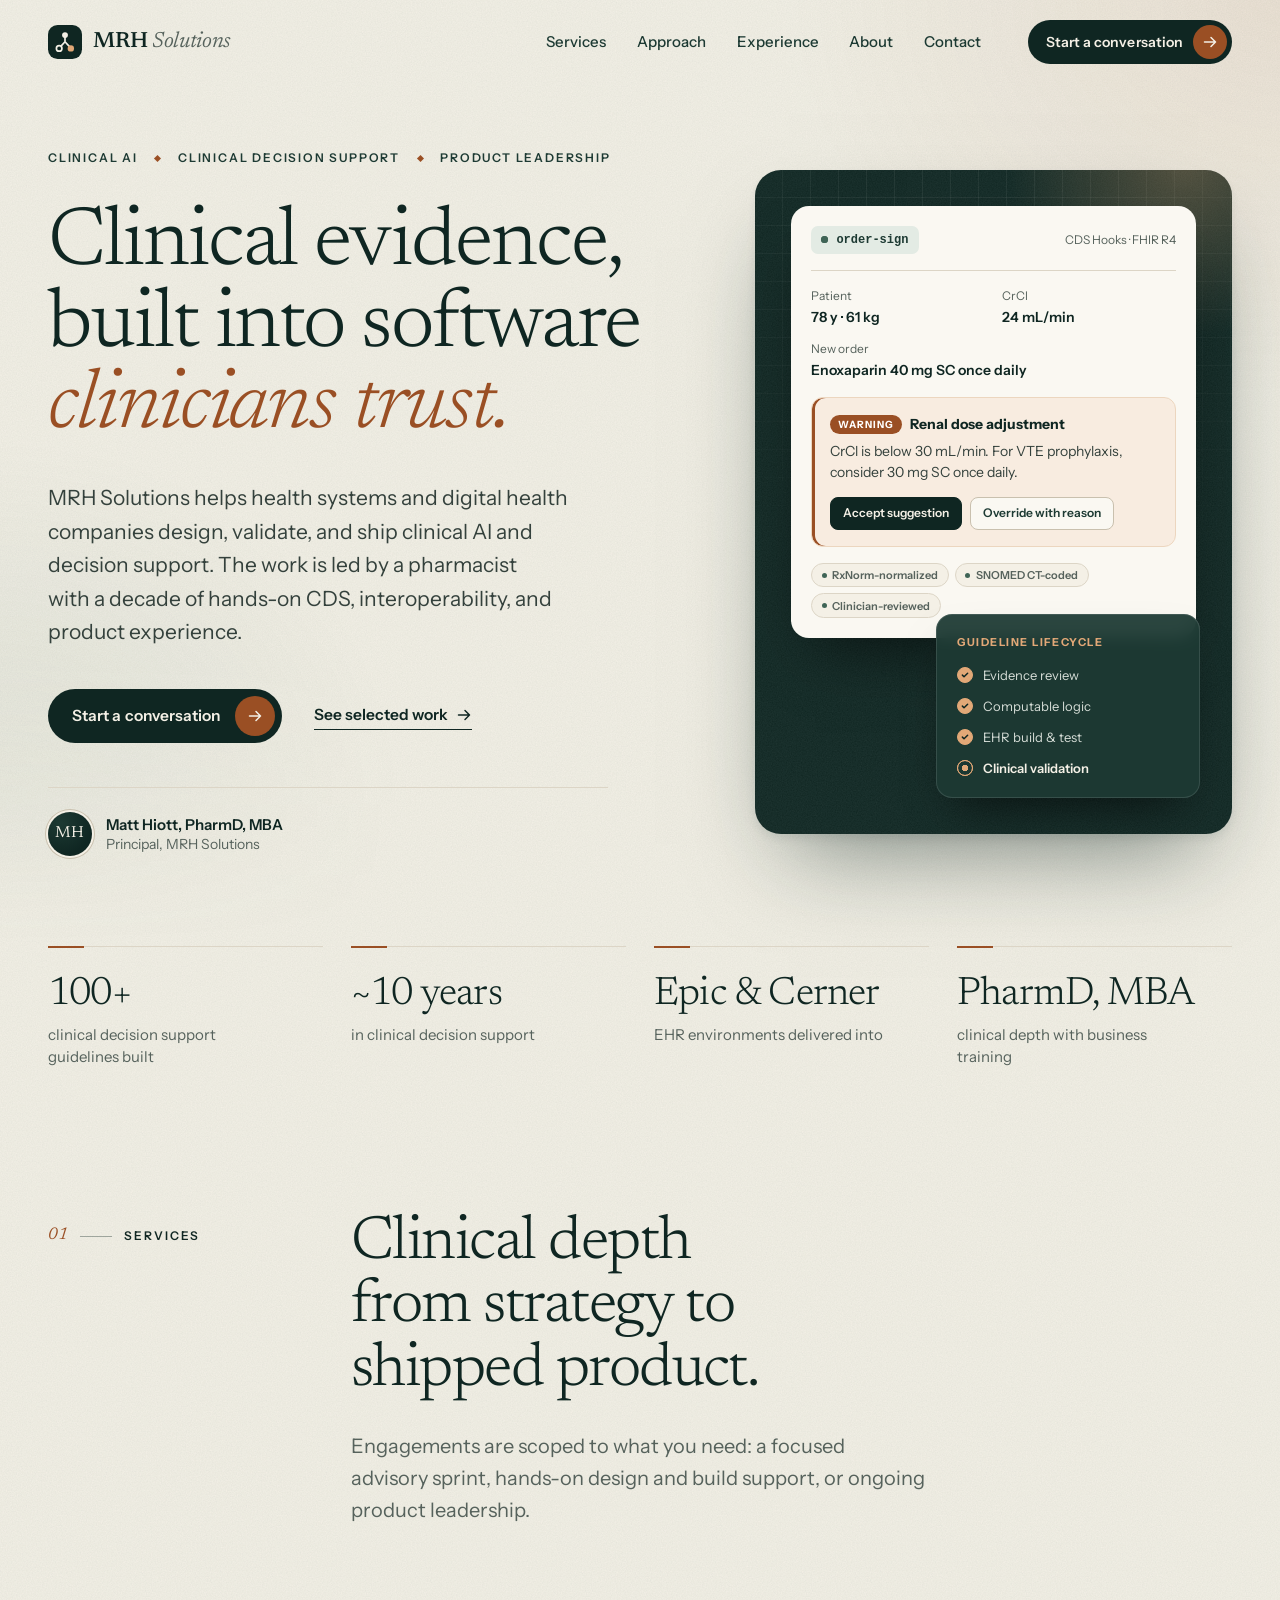
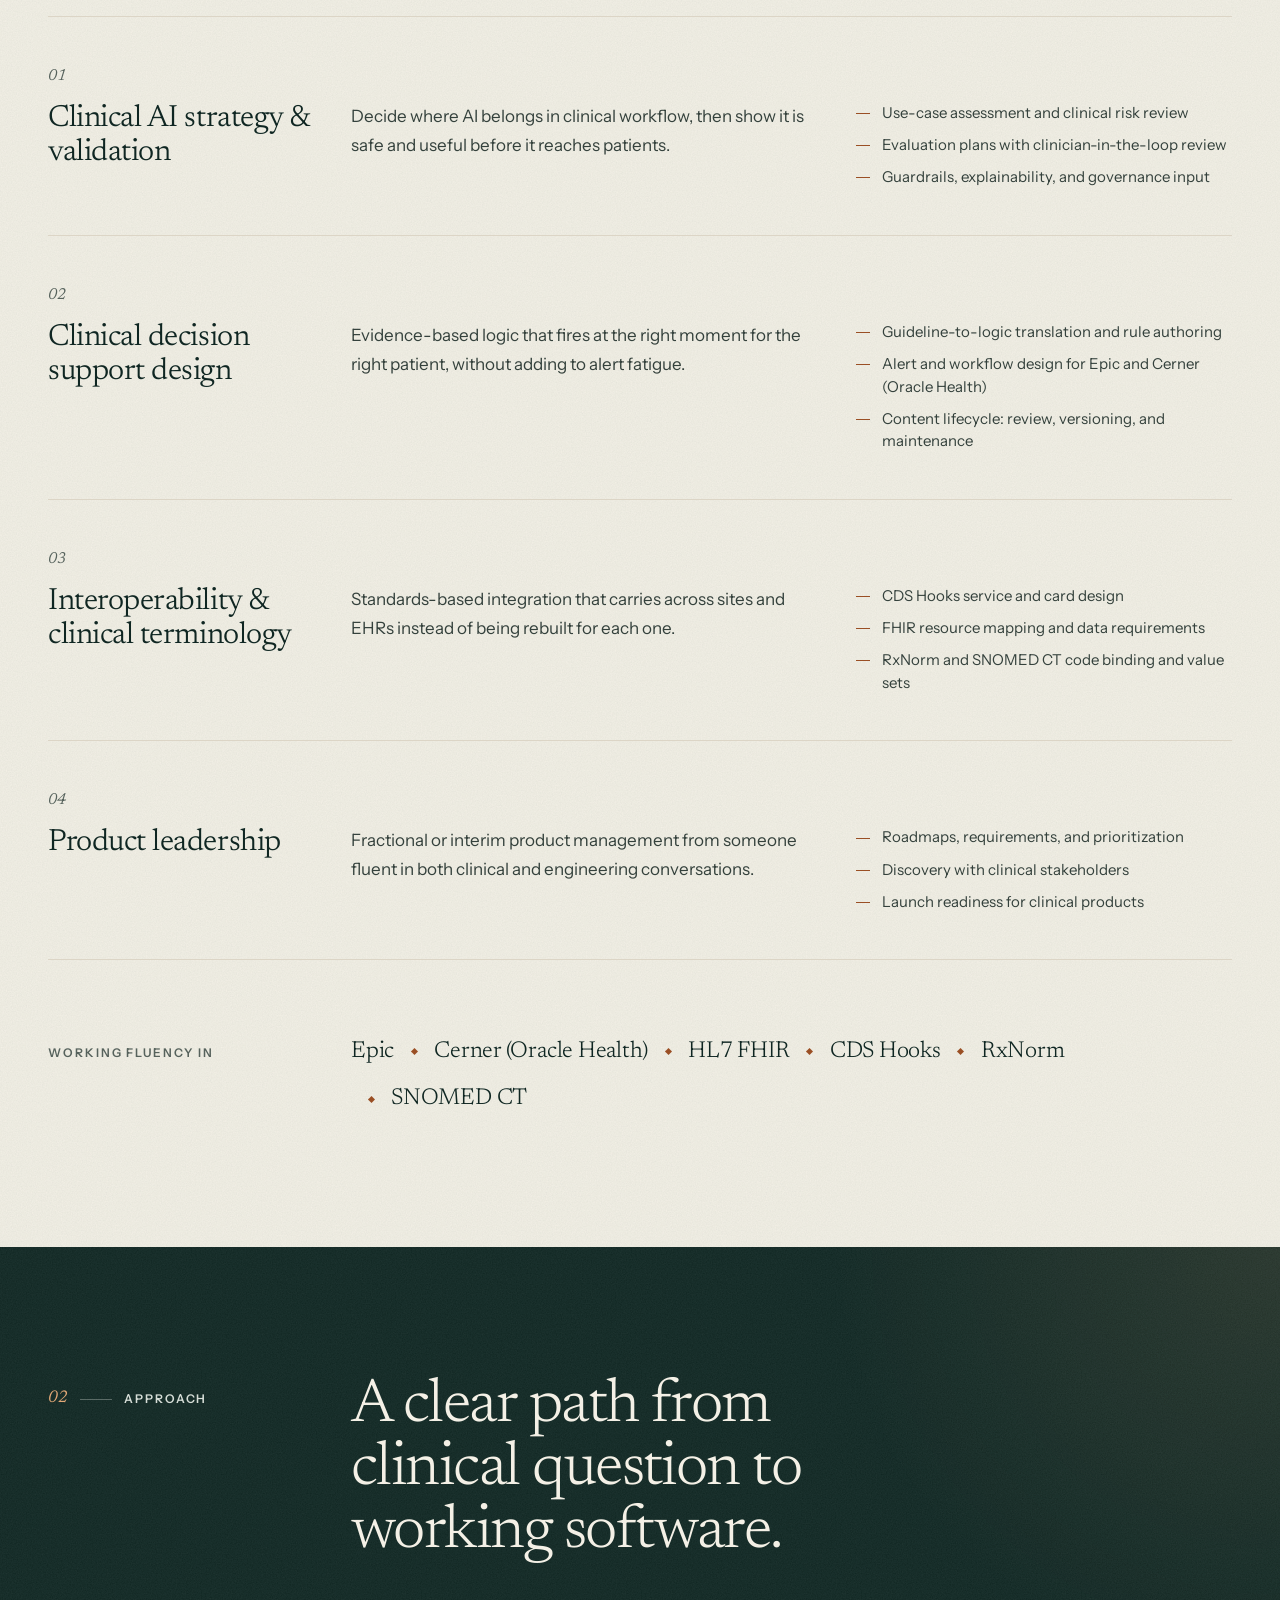
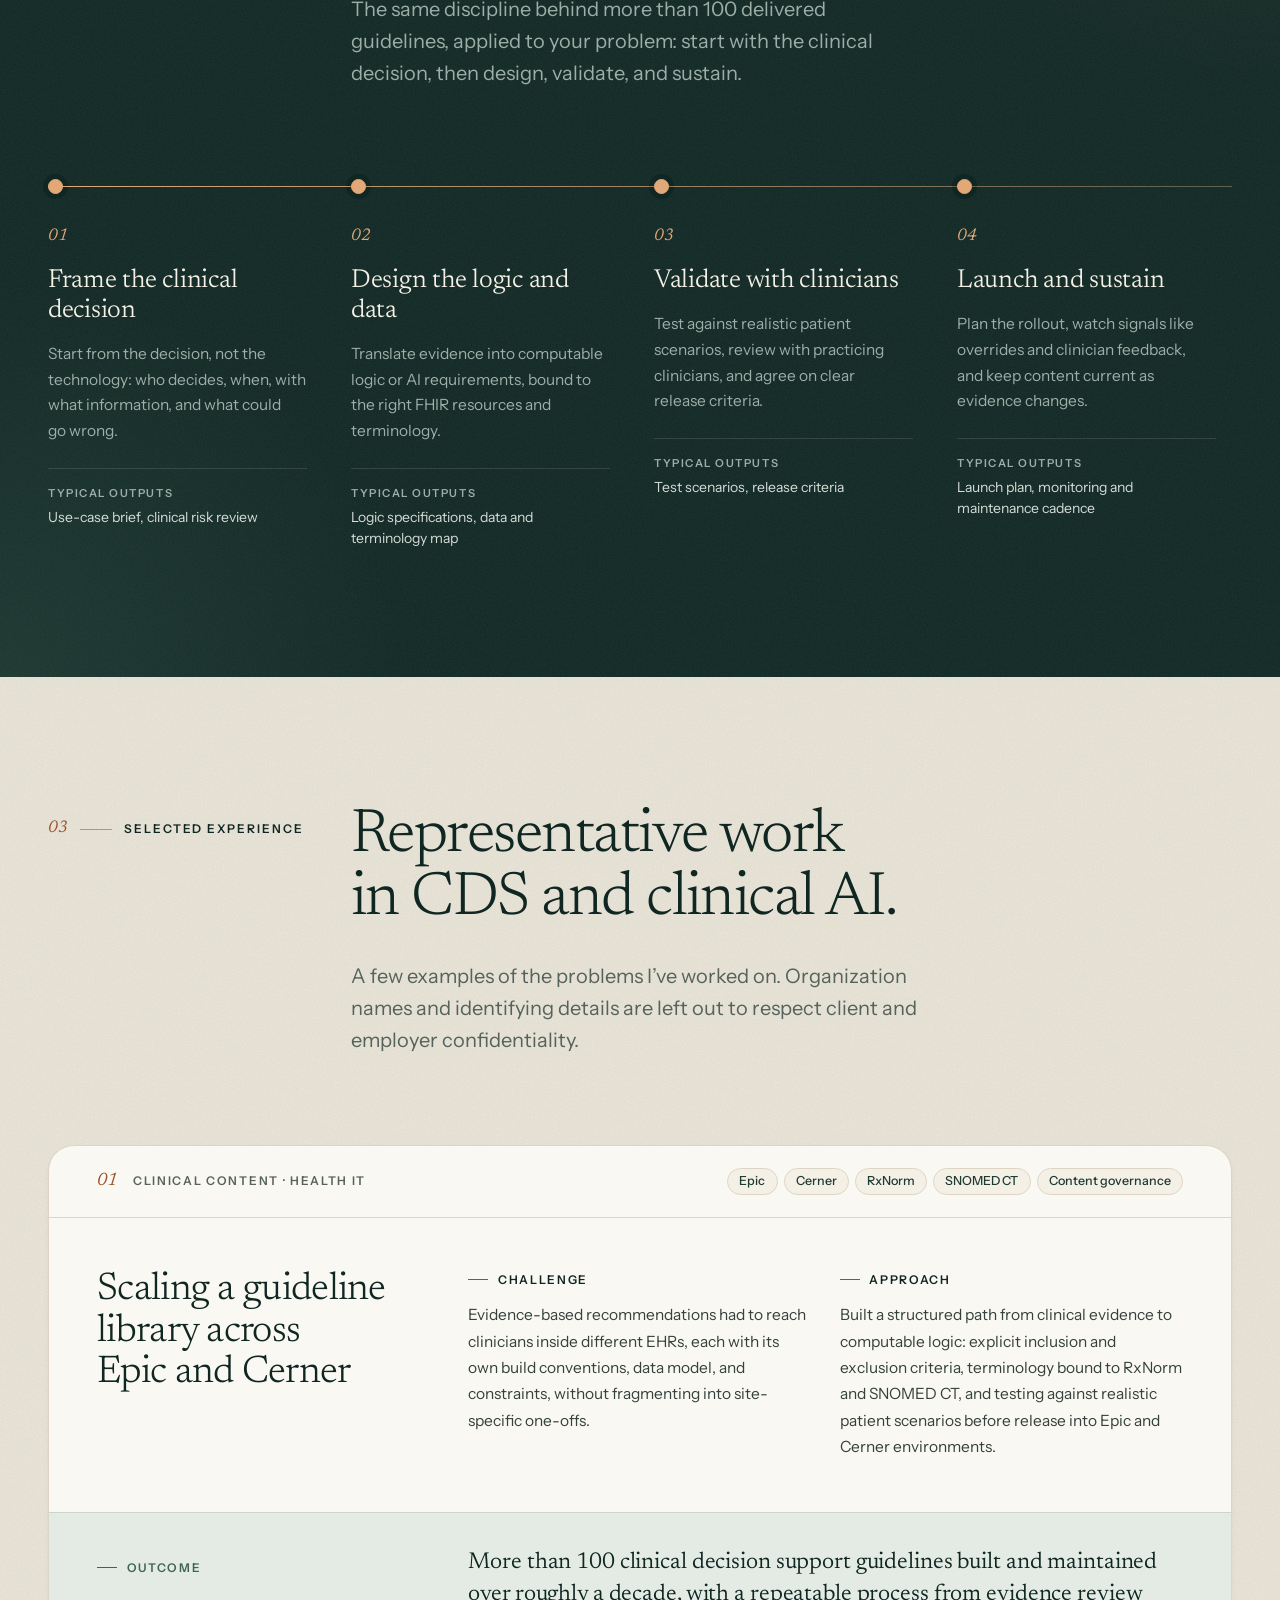
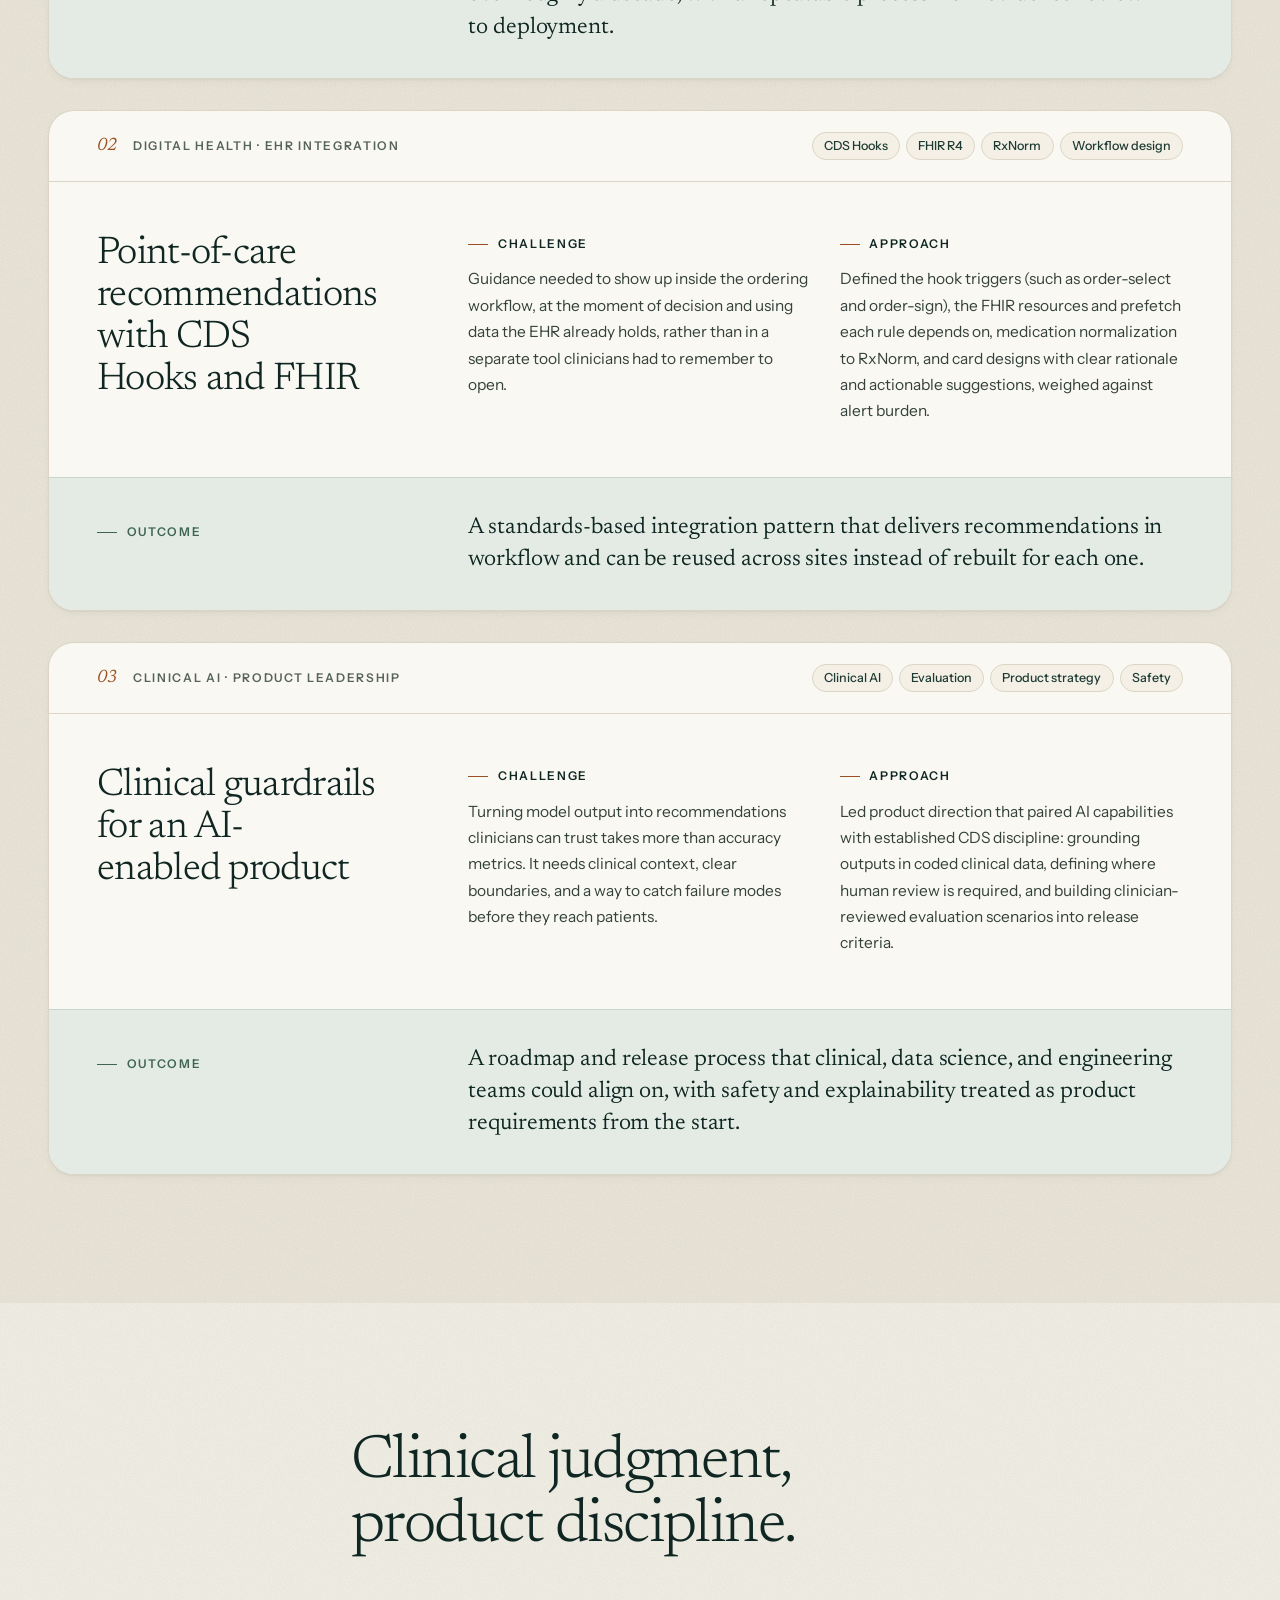
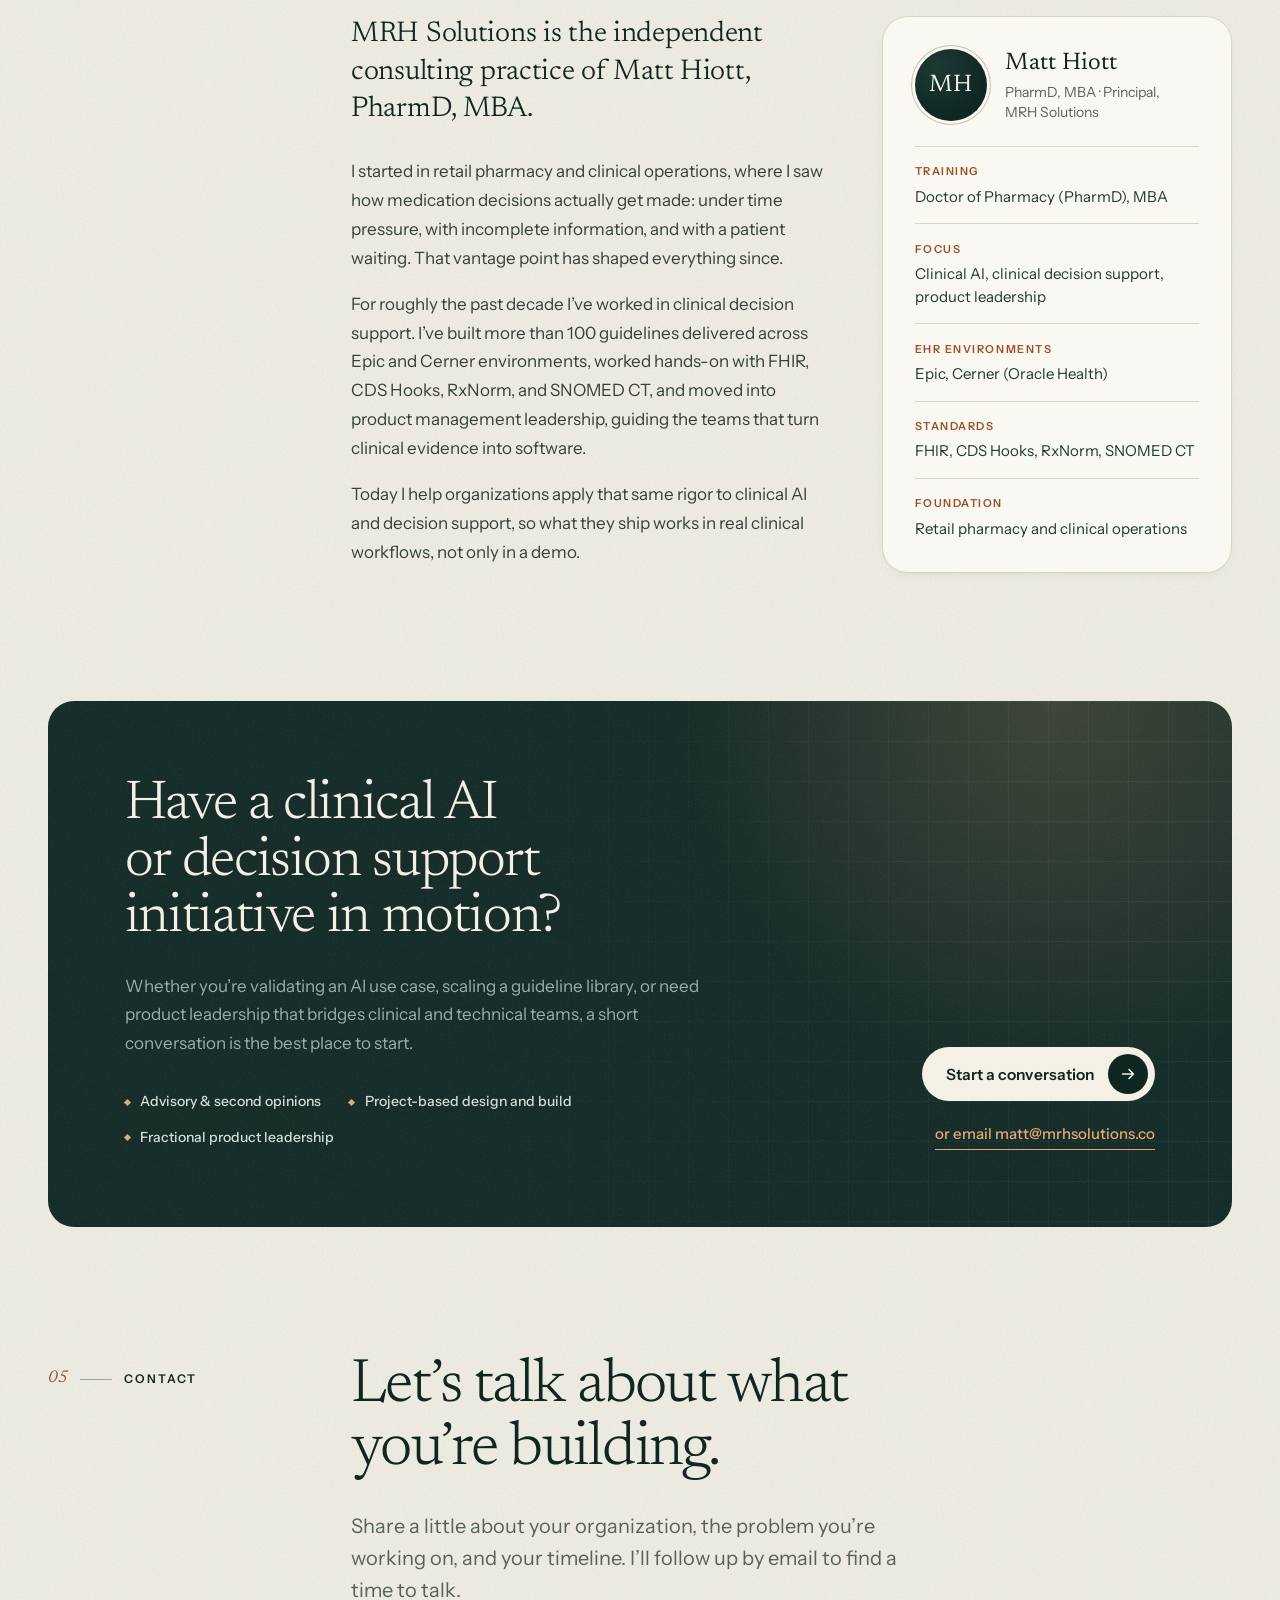
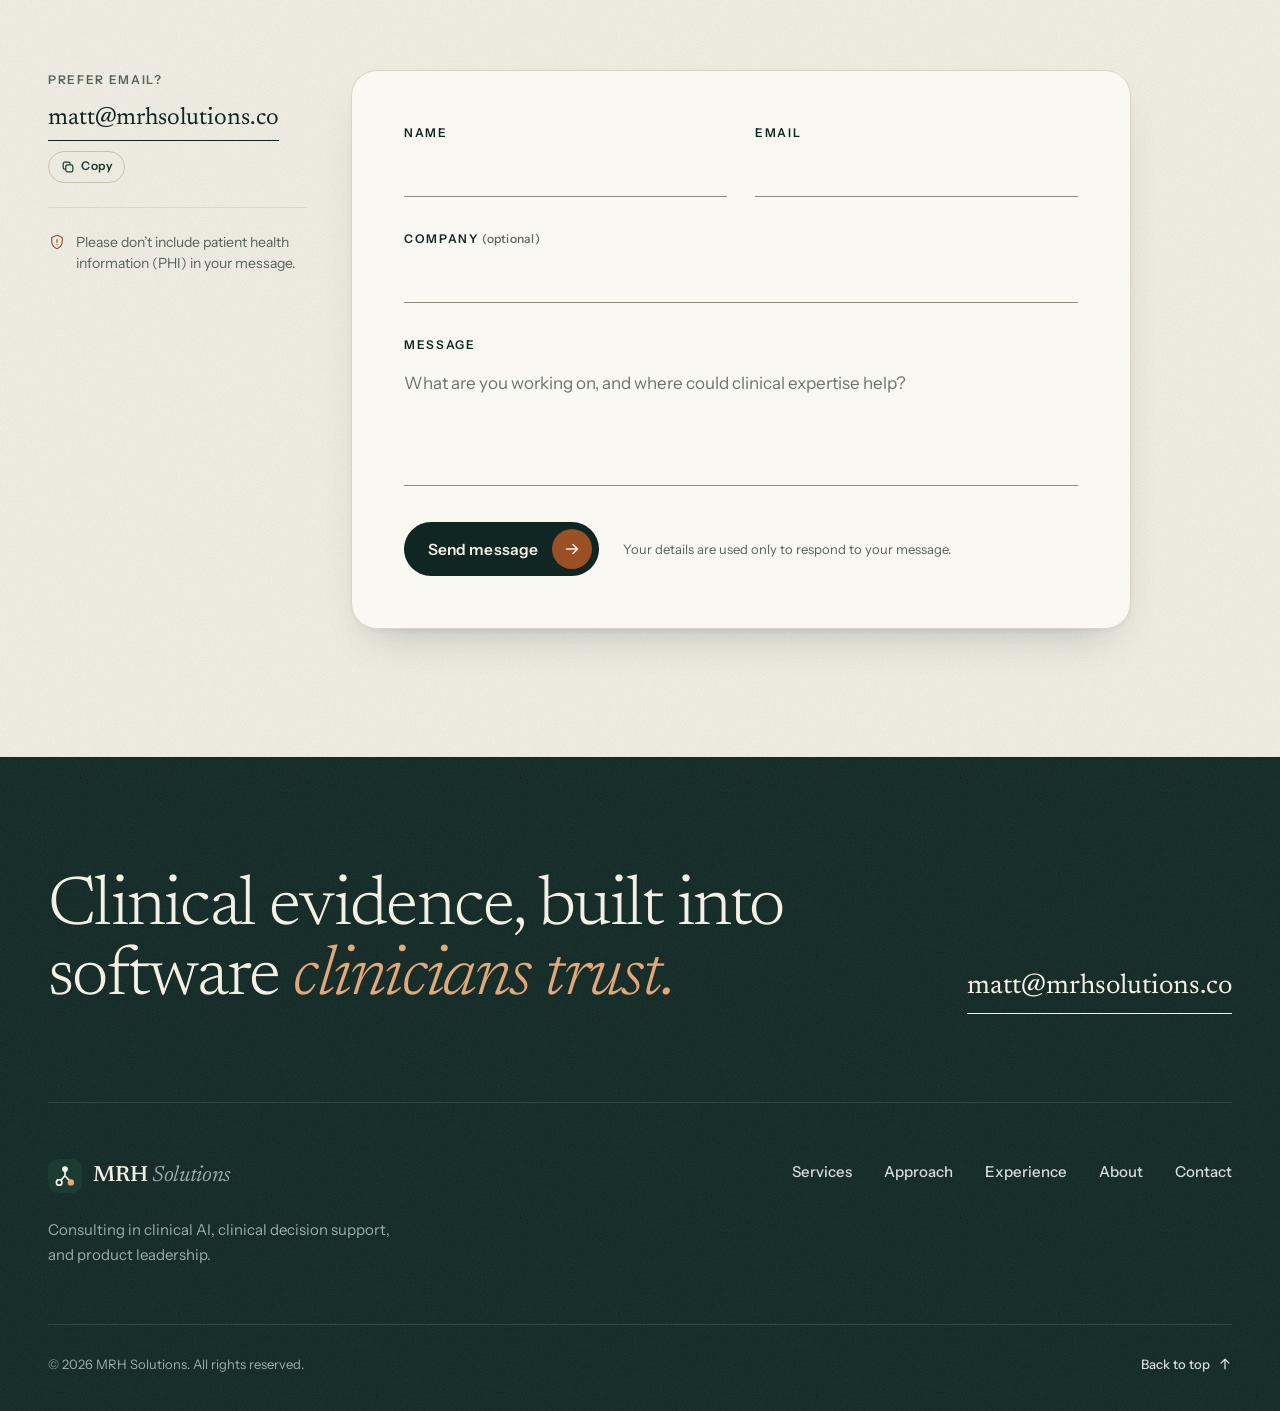
==== commit 400b7022: "Elevate site design and add approach section and company field Design - New type system: Newsreader " ====
--- a/index.html
+++ b/index.html
@@ -6,7 +6,7 @@
   <title>MRH Solutions | Clinical AI &amp; Clinical Decision Support Consulting</title>
   <meta name="description" content="MRH Solutions helps health systems and digital health companies design, validate, and ship clinical AI and clinical decision support. PharmD/MBA-led consulting in CDS, FHIR, CDS Hooks, clinical terminology, and product leadership.">
   <link rel="canonical" href="https://mrhsolutions.co/">
-  <meta name="theme-color" content="#0d1b2a">
+  <meta name="theme-color" content="#0f2622">
   <meta name="color-scheme" content="light">
 
   <!-- Social sharing -->
@@ -15,7 +15,7 @@
   <meta property="og:title" content="MRH Solutions | Clinical AI &amp; Clinical Decision Support Consulting">
   <meta property="og:description" content="PharmD/MBA-led consulting for clinical AI, clinical decision support, interoperability, and product leadership.">
   <meta property="og:url" content="https://mrhsolutions.co/">
-  <meta property="og:image" content="https://mrhsolutions.co/assets/img/og-image.png">
+  <meta property="og:image" content="https://mrhsolutions.co/assets/img/og-image.jpg">
   <meta property="og:image:width" content="1200">
   <meta property="og:image:height" content="630">
   <meta property="og:image:alt" content="MRH Solutions: clinical AI and clinical decision support consulting">
@@ -24,11 +24,20 @@
   <link rel="icon" href="assets/img/favicon.svg" type="image/svg+xml">
   <link rel="apple-touch-icon" href="assets/img/apple-touch-icon.png">
 
-  <link rel="preload" href="assets/fonts/inter-latin-wght-normal.woff2" as="font" type="font/woff2" crossorigin>
-  <link rel="preload" href="assets/fonts/source-serif-4-latin-wght-normal.woff2" as="font" type="font/woff2" crossorigin>
+  <link rel="preload" href="assets/fonts/newsreader-latin-wght-normal.woff2" as="font" type="font/woff2" crossorigin>
+  <link rel="preload" href="assets/fonts/newsreader-latin-wght-italic.woff2" as="font" type="font/woff2" crossorigin>
+  <link rel="preload" href="assets/fonts/instrument-sans-latin-wght-normal.woff2" as="font" type="font/woff2" crossorigin>
   <link rel="stylesheet" href="assets/css/styles.css">
 
-  <script>document.documentElement.classList.replace('no-js', 'js');</script>
+  <!-- Flag JS and motion support before first paint so intro animations never flash -->
+  <script>
+    (function (root) {
+      root.classList.replace('no-js', 'js');
+      if (!window.matchMedia || !window.matchMedia('(prefers-reduced-motion: reduce)').matches) {
+        root.classList.add('motion');
+      }
+    })(document.documentElement);
+  </script>
   <script src="assets/js/main.js" defer></script>
 
   <script type="application/ld+json">
@@ -61,6 +70,15 @@
   </script>
 </head>
 <body>
+  <!-- Icon sprite -->
+  <svg class="sprite" aria-hidden="true" focusable="false">
+    <symbol id="i-arrow" viewBox="0 0 16 16"><path d="M2.5 8h11M9 3.5 13.5 8 9 12.5" fill="none" stroke="currentColor" stroke-width="1.5" stroke-linecap="round" stroke-linejoin="round"/></symbol>
+    <symbol id="i-arrow-up" viewBox="0 0 16 16"><path d="M8 13.5v-11M3.5 7 8 2.5 12.5 7" fill="none" stroke="currentColor" stroke-width="1.5" stroke-linecap="round" stroke-linejoin="round"/></symbol>
+    <symbol id="i-copy" viewBox="0 0 16 16"><g fill="none" stroke="currentColor" stroke-width="1.4" stroke-linejoin="round"><rect x="5.5" y="5.5" width="8" height="8" rx="1.75"/><path d="M10.5 5.5V4.25A1.75 1.75 0 0 0 8.75 2.5h-4.5A1.75 1.75 0 0 0 2.5 4.25v4.5c0 .97.78 1.75 1.75 1.75H5.5"/></g></symbol>
+    <symbol id="i-check" viewBox="0 0 16 16"><path d="M3 8.5 6.5 12 13 4.5" fill="none" stroke="currentColor" stroke-width="1.6" stroke-linecap="round" stroke-linejoin="round"/></symbol>
+    <symbol id="i-shield" viewBox="0 0 24 24"><g fill="none" stroke="currentColor" stroke-width="1.5" stroke-linecap="round" stroke-linejoin="round"><path d="M12 3l7 3v5c0 4.5-3 8.3-7 10-4-1.7-7-5.5-7-10V6z"/><path d="M12 8.5v4M12 15.5h.01"/></g></symbol>
+  </svg>
+
   <a class="skip-link" href="#main">Skip to content</a>
 
   <!-- ============ Header ============ -->
@@ -68,31 +86,57 @@
     <div class="container header-inner">
       <a class="brand" href="#top" aria-label="MRH Solutions, back to top">
         <svg class="brand-mark" viewBox="0 0 32 32" aria-hidden="true" focusable="false">
-          <rect width="32" height="32" rx="8" fill="#0d1b2a"/>
-          <path d="M16 12v3.5M16 15.5l-5.5 4.25M16 15.5l5.5 4.25" fill="none" stroke="#fff" stroke-width="2" stroke-linecap="round"/>
-          <circle cx="16" cy="9.25" r="3" fill="#fff"/>
-          <circle cx="9.75" cy="22.25" r="3" fill="#fff"/>
-          <circle cx="22.25" cy="22.25" r="3" fill="#5fd0c2"/>
+          <rect width="32" height="32" rx="9" fill="#0f2622"/>
+          <path d="M16 9.5v6.25M16 15.75 10.5 21.75M16 15.75 21.5 21.75" fill="none" stroke="#f4f0e6" stroke-width="1.6" stroke-linecap="round"/>
+          <circle cx="16" cy="9.5" r="2.75" fill="#f4f0e6"/>
+          <circle cx="10.5" cy="22" r="2.6" fill="#0f2622" stroke="#f4f0e6" stroke-width="1.6"/>
+          <circle cx="21.5" cy="22" r="3" fill="#e2a877"/>
         </svg>
-        <span class="brand-name">MRH <span>Solutions</span></span>
+        <span class="brand-word">MRH <em>Solutions</em></span>
       </a>
-
-      <button class="nav-toggle" type="button" aria-expanded="false" aria-controls="site-nav">
-        <span class="sr-only">Open menu</span>
-        <span class="nav-toggle-bars" aria-hidden="true"></span>
-      </button>
 
       <nav id="site-nav" class="site-nav" aria-label="Primary">
         <ul>
           <li><a href="#services">Services</a></li>
+          <li><a href="#approach">Approach</a></li>
           <li><a href="#work">Experience</a></li>
           <li><a href="#about">About</a></li>
           <li><a href="#contact">Contact</a></li>
         </ul>
-        <a class="btn btn-primary btn-sm" href="#contact">Start a conversation</a>
       </nav>
+
+      <a class="btn btn-primary btn-sm header-cta" href="#contact">
+        <span class="btn-label">Start a conversation</span>
+        <span class="btn-icon" aria-hidden="true"><svg><use href="#i-arrow"/></svg><svg><use href="#i-arrow"/></svg></span>
+      </a>
+
+      <button class="menu-toggle" type="button" aria-expanded="false" aria-controls="mobile-menu">
+        <span class="menu-toggle-label">Menu</span>
+        <span class="menu-toggle-icon" aria-hidden="true"><span></span><span></span></span>
+      </button>
     </div>
+    <div class="scroll-progress" aria-hidden="true"><span></span></div>
   </header>
+
+  <!-- Full-screen menu for small screens (opened by .menu-toggle) -->
+  <div class="mobile-menu" id="mobile-menu">
+    <nav class="mobile-menu-nav" aria-label="Mobile">
+      <ol>
+        <li><a href="#services"><span class="mobile-menu-num">01</span>Services</a></li>
+        <li><a href="#approach"><span class="mobile-menu-num">02</span>Approach</a></li>
+        <li><a href="#work"><span class="mobile-menu-num">03</span>Experience</a></li>
+        <li><a href="#about"><span class="mobile-menu-num">04</span>About</a></li>
+        <li><a href="#contact"><span class="mobile-menu-num">05</span>Contact</a></li>
+      </ol>
+    </nav>
+    <div class="mobile-menu-foot">
+      <a class="btn btn-primary" href="#contact">
+        <span class="btn-label">Start a conversation</span>
+        <span class="btn-icon" aria-hidden="true"><svg><use href="#i-arrow"/></svg><svg><use href="#i-arrow"/></svg></span>
+      </a>
+      <a class="mobile-menu-email" href="mailto:matt@mrhsolutions.co">matt@mrhsolutions.co</a>
+    </div>
+  </div>
 
   <main id="main">
 
@@ -100,61 +144,81 @@
     <section class="hero" id="top" aria-labelledby="hero-title">
       <div class="container hero-grid">
         <div class="hero-copy">
-          <ul class="hero-eyebrow">
+          <ul class="hero-tags intro intro-1">
             <li>Clinical AI</li>
             <li>Clinical Decision Support</li>
             <li>Product Leadership</li>
           </ul>
-          <h1 id="hero-title">Clinical evidence, built into software <em>clinicians trust.</em></h1>
-          <p class="hero-lead">
+
+          <h1 id="hero-title" class="hero-title">
+            <span class="line"><span>Clinical evidence,</span></span>
+            <span class="line"><span>built into software</span></span>
+            <span class="line"><span><em>clinicians trust.</em></span></span>
+          </h1>
+
+          <p class="hero-lead intro intro-2">
             MRH Solutions helps health systems and digital health companies design, validate, and ship
             clinical AI and decision support. The work is led by a pharmacist with a decade of hands-on
             CDS, interoperability, and product experience.
           </p>
-          <div class="hero-actions">
-            <a class="btn btn-primary" href="#contact">Start a conversation <span class="arrow" aria-hidden="true">→</span></a>
-            <a class="btn btn-secondary" href="#work">See selected work</a>
-          </div>
-        </div>
-
-        <!-- Decorative illustration: a CDS Hooks-style recommendation card -->
-        <div class="hero-visual reveal" aria-hidden="true">
-          <div class="cds-card">
-            <div class="cds-card-top">
-              <span class="cds-hook"><span class="pulse"></span>order-sign</span>
-              <span class="cds-meta">CDS Hooks · FHIR R4</span>
-            </div>
-            <dl class="cds-context">
-              <div><dt>Patient</dt><dd>78 y · 61 kg</dd></div>
-              <div><dt>CrCl</dt><dd>24 mL/min</dd></div>
-              <div class="span-2"><dt>New order</dt><dd>Enoxaparin 40 mg SC once daily</dd></div>
-            </dl>
-            <div class="cds-alert">
-              <div class="cds-alert-head">
-                <span class="cds-indicator">Warning</span>
-                <strong>Renal dose adjustment</strong>
+
+          <div class="hero-actions intro intro-3">
+            <a class="btn btn-primary" href="#contact">
+              <span class="btn-label">Start a conversation</span>
+              <span class="btn-icon" aria-hidden="true"><svg><use href="#i-arrow"/></svg><svg><use href="#i-arrow"/></svg></span>
+            </a>
+            <a class="link-arrow" href="#work">
+              See selected work
+              <svg aria-hidden="true"><use href="#i-arrow"/></svg>
+            </a>
+          </div>
+
+          <div class="hero-principal intro intro-4">
+            <span class="avatar avatar-sm" aria-hidden="true">MH</span>
+            <p><strong>Matt Hiott, PharmD, MBA</strong><span>Principal, MRH Solutions</span></p>
+          </div>
+        </div>
+
+        <!-- Decorative illustration: a CDS Hooks-style recommendation and the guideline lifecycle -->
+        <div class="hero-visual" aria-hidden="true">
+          <div class="visual-panel" data-parallax>
+            <div class="cds-card" data-depth="1">
+              <div class="cds-top">
+                <span class="cds-hook"><span class="cds-pulse"></span>order-sign</span>
+                <span class="cds-meta">CDS Hooks · FHIR R4</span>
               </div>
-              <p>CrCl is below 30 mL/min. For VTE prophylaxis, consider 30&nbsp;mg SC once daily.</p>
-              <div class="cds-actions">
-                <span class="cds-btn cds-btn-primary">Accept suggestion</span>
-                <span class="cds-btn">Override with reason</span>
+              <dl class="cds-context">
+                <div><dt>Patient</dt><dd>78 y · 61 kg</dd></div>
+                <div><dt>CrCl</dt><dd>24 mL/min</dd></div>
+                <div class="span-2"><dt>New order</dt><dd>Enoxaparin 40 mg SC once daily</dd></div>
+              </dl>
+              <div class="cds-alert">
+                <div class="cds-alert-head">
+                  <span class="cds-indicator">Warning</span>
+                  <strong>Renal dose adjustment</strong>
+                </div>
+                <p>CrCl is below 30 mL/min. For VTE prophylaxis, consider 30&nbsp;mg SC once daily.</p>
+                <div class="cds-actions">
+                  <span class="cds-btn cds-btn-primary">Accept suggestion</span>
+                  <span class="cds-btn">Override with reason</span>
+                </div>
               </div>
-            </div>
-            <div class="cds-foot">
-              <span class="chip">RxNorm-normalized</span>
-              <span class="chip">SNOMED CT-coded</span>
-              <span class="chip">Clinician-reviewed</span>
-            </div>
-          </div>
-
-          <div class="lifecycle-card">
-            <p class="lifecycle-title">Guideline lifecycle</p>
-            <ol class="lifecycle-steps">
-              <li class="done">Evidence review</li>
-              <li class="done">Computable logic</li>
-              <li class="done">EHR build &amp; test</li>
-              <li class="current">Clinical validation</li>
-            </ol>
+              <div class="cds-foot">
+                <span class="chip">RxNorm-normalized</span>
+                <span class="chip">SNOMED CT-coded</span>
+                <span class="chip">Clinician-reviewed</span>
+              </div>
+            </div>
+
+            <div class="lifecycle-card" data-depth="2">
+              <p class="lifecycle-title">Guideline lifecycle</p>
+              <ol class="lifecycle-steps">
+                <li class="done">Evidence review</li>
+                <li class="done">Computable logic</li>
+                <li class="done">EHR build &amp; test</li>
+                <li class="current">Clinical validation</li>
+              </ol>
+            </div>
           </div>
         </div>
       </div>
@@ -164,19 +228,19 @@
     <section class="proof" aria-label="At a glance">
       <div class="container">
         <ul class="proof-list">
-          <li>
+          <li class="reveal">
             <span class="proof-value">100+</span>
             <span class="proof-label">clinical decision support guidelines built</span>
           </li>
-          <li>
+          <li class="reveal">
             <span class="proof-value">~10 years</span>
             <span class="proof-label">in clinical decision support</span>
           </li>
-          <li>
+          <li class="reveal">
             <span class="proof-value">Epic &amp; Cerner</span>
             <span class="proof-label">EHR environments delivered into</span>
           </li>
-          <li>
+          <li class="reveal">
             <span class="proof-value">PharmD, MBA</span>
             <span class="proof-label">clinical depth with business training</span>
           </li>
@@ -187,68 +251,70 @@
     <!-- ============ Services ============ -->
     <section class="section" id="services" aria-labelledby="services-title">
       <div class="container">
-        <header class="section-head reveal">
-          <p class="eyebrow">Services</p>
-          <h2 id="services-title">Clinical depth from strategy to shipped product.</h2>
-          <p class="section-lead">
-            Engagements are scoped to what you need: a focused advisory sprint, hands-on design and build
-            support, or ongoing product leadership.
-          </p>
+        <header class="section-head">
+          <p class="section-index reveal"><span class="num">01</span><span class="rule" aria-hidden="true"></span>Services</p>
+          <div class="section-head-main">
+            <h2 id="services-title" class="reveal">Clinical depth from strategy to shipped product.</h2>
+            <p class="section-lead reveal">
+              Engagements are scoped to what you need: a focused advisory sprint, hands-on design and build
+              support, or ongoing product leadership.
+            </p>
+          </div>
         </header>
 
-        <div class="services-grid">
-          <article class="service-card reveal">
-            <div class="service-icon" aria-hidden="true">
-              <svg viewBox="0 0 24 24" width="24" height="24" fill="none" stroke="currentColor" stroke-width="1.75" stroke-linecap="round" stroke-linejoin="round"><path d="M12 3l1.9 4.6L18.5 9.5l-4.6 1.9L12 16l-1.9-4.6L5.5 9.5l4.6-1.9z"/><path d="M18.5 15.5l.7 1.8 1.8.7-1.8.7-.7 1.8-.7-1.8-1.8-.7 1.8-.7z"/></svg>
-            </div>
-            <h3>Clinical AI strategy &amp; validation</h3>
-            <p>Decide where AI belongs in clinical workflow, then show it is safe and useful before it reaches patients.</p>
-            <ul class="checklist">
+        <ol class="service-list">
+          <li class="service reveal">
+            <div class="service-heading">
+              <span class="service-num" aria-hidden="true">01</span>
+              <h3 class="service-title">Clinical AI strategy &amp; validation</h3>
+            </div>
+            <p class="service-desc">Decide where AI belongs in clinical workflow, then show it is safe and useful before it reaches patients.</p>
+            <ul class="service-points">
               <li>Use-case assessment and clinical risk review</li>
               <li>Evaluation plans with clinician-in-the-loop review</li>
               <li>Guardrails, explainability, and governance input</li>
             </ul>
-          </article>
-
-          <article class="service-card reveal reveal-delay">
-            <div class="service-icon" aria-hidden="true">
-              <svg viewBox="0 0 24 24" width="24" height="24" fill="none" stroke="currentColor" stroke-width="1.75" stroke-linecap="round" stroke-linejoin="round"><circle cx="12" cy="5" r="2.25"/><circle cx="6" cy="19" r="2.25"/><circle cx="18" cy="19" r="2.25"/><path d="M12 7.25V11M12 11l-4.6 5.9M12 11l4.6 5.9"/></svg>
-            </div>
-            <h3>Clinical decision support design</h3>
-            <p>Evidence-based logic that fires at the right moment for the right patient, without adding to alert fatigue.</p>
-            <ul class="checklist">
+          </li>
+
+          <li class="service reveal">
+            <div class="service-heading">
+              <span class="service-num" aria-hidden="true">02</span>
+              <h3 class="service-title">Clinical decision support design</h3>
+            </div>
+            <p class="service-desc">Evidence-based logic that fires at the right moment for the right patient, without adding to alert fatigue.</p>
+            <ul class="service-points">
               <li>Guideline-to-logic translation and rule authoring</li>
               <li>Alert and workflow design for Epic and Cerner (Oracle Health)</li>
               <li>Content lifecycle: review, versioning, and maintenance</li>
             </ul>
-          </article>
-
-          <article class="service-card reveal">
-            <div class="service-icon" aria-hidden="true">
-              <svg viewBox="0 0 24 24" width="24" height="24" fill="none" stroke="currentColor" stroke-width="1.75" stroke-linecap="round" stroke-linejoin="round"><path d="M4 8h14M14.5 4.5L18 8l-3.5 3.5"/><path d="M20 16H6M9.5 12.5L6 16l3.5 3.5"/></svg>
-            </div>
-            <h3>Interoperability &amp; clinical terminology</h3>
-            <p>Standards-based integration that carries across sites and EHRs instead of being rebuilt for each one.</p>
-            <ul class="checklist">
+          </li>
+
+          <li class="service reveal">
+            <div class="service-heading">
+              <span class="service-num" aria-hidden="true">03</span>
+              <h3 class="service-title">Interoperability &amp; clinical terminology</h3>
+            </div>
+            <p class="service-desc">Standards-based integration that carries across sites and EHRs instead of being rebuilt for each one.</p>
+            <ul class="service-points">
               <li>CDS Hooks service and card design</li>
               <li>FHIR resource mapping and data requirements</li>
               <li>RxNorm and SNOMED CT code binding and value sets</li>
             </ul>
-          </article>
-
-          <article class="service-card reveal reveal-delay">
-            <div class="service-icon" aria-hidden="true">
-              <svg viewBox="0 0 24 24" width="24" height="24" fill="none" stroke="currentColor" stroke-width="1.75" stroke-linecap="round" stroke-linejoin="round"><circle cx="12" cy="12" r="9"/><path d="M15.5 8.5l-2 5-5 2 2-5z"/></svg>
-            </div>
-            <h3>Product leadership</h3>
-            <p>Fractional or interim product management from someone fluent in both clinical and engineering conversations.</p>
-            <ul class="checklist">
+          </li>
+
+          <li class="service reveal">
+            <div class="service-heading">
+              <span class="service-num" aria-hidden="true">04</span>
+              <h3 class="service-title">Product leadership</h3>
+            </div>
+            <p class="service-desc">Fractional or interim product management from someone fluent in both clinical and engineering conversations.</p>
+            <ul class="service-points">
               <li>Roadmaps, requirements, and prioritization</li>
               <li>Discovery with clinical stakeholders</li>
               <li>Launch readiness for clinical products</li>
             </ul>
-          </article>
-        </div>
+          </li>
+        </ol>
 
         <div class="standards reveal">
           <p class="standards-label">Working fluency in</p>
@@ -264,92 +330,140 @@
       </div>
     </section>
 
+    <!-- ============ Approach ============ -->
+    <section class="section section-dark" id="approach" aria-labelledby="approach-title">
+      <div class="container">
+        <header class="section-head">
+          <p class="section-index reveal"><span class="num">02</span><span class="rule" aria-hidden="true"></span>Approach</p>
+          <div class="section-head-main">
+            <h2 id="approach-title" class="reveal">A clear path from clinical question to working software.</h2>
+            <p class="section-lead reveal">
+              The same discipline behind more than 100 delivered guidelines, applied to your problem:
+              start with the clinical decision, then design, validate, and sustain.
+            </p>
+          </div>
+        </header>
+
+        <ol class="steps" data-observe>
+          <li class="step reveal">
+            <span class="step-num" aria-hidden="true">01</span>
+            <h3>Frame the clinical decision</h3>
+            <p>Start from the decision, not the technology: who decides, when, with what information, and what could go wrong.</p>
+            <p class="step-output"><span>Typical outputs</span>Use-case brief, clinical risk review</p>
+          </li>
+          <li class="step reveal">
+            <span class="step-num" aria-hidden="true">02</span>
+            <h3>Design the logic and data</h3>
+            <p>Translate evidence into computable logic or AI requirements, bound to the right FHIR resources and terminology.</p>
+            <p class="step-output"><span>Typical outputs</span>Logic specifications, data and terminology map</p>
+          </li>
+          <li class="step reveal">
+            <span class="step-num" aria-hidden="true">03</span>
+            <h3>Validate with clinicians</h3>
+            <p>Test against realistic patient scenarios, review with practicing clinicians, and agree on clear release criteria.</p>
+            <p class="step-output"><span>Typical outputs</span>Test scenarios, release criteria</p>
+          </li>
+          <li class="step reveal">
+            <span class="step-num" aria-hidden="true">04</span>
+            <h3>Launch and sustain</h3>
+            <p>Plan the rollout, watch signals like overrides and clinician feedback, and keep content current as evidence changes.</p>
+            <p class="step-output"><span>Typical outputs</span>Launch plan, monitoring and maintenance cadence</p>
+          </li>
+        </ol>
+      </div>
+    </section>
+
     <!-- ============ Selected experience ============ -->
     <section class="section section-alt" id="work" aria-labelledby="work-title">
       <div class="container">
-        <header class="section-head reveal">
-          <p class="eyebrow">Selected experience</p>
-          <h2 id="work-title">Representative work in CDS and clinical AI.</h2>
-          <p class="section-lead">
-            A few examples of the problems I’ve worked on. Organization names and identifying details
-            are left out to respect client and employer confidentiality.
-          </p>
+        <header class="section-head">
+          <p class="section-index reveal"><span class="num">03</span><span class="rule" aria-hidden="true"></span>Selected experience</p>
+          <div class="section-head-main">
+            <h2 id="work-title" class="reveal">Representative work in CDS and clinical AI.</h2>
+            <p class="section-lead reveal">
+              A few examples of the problems I’ve worked on. Organization names and identifying details
+              are left out to respect client and employer confidentiality.
+            </p>
+          </div>
         </header>
 
         <div class="cases">
-          <article class="case reveal">
-            <div class="case-aside">
-              <span class="case-num" aria-hidden="true">01</span>
-              <p class="case-sector">Clinical content · Health IT</p>
-              <h3 class="case-title">Scaling a guideline library across Epic and Cerner</h3>
-              <ul class="tags">
+          <article class="case reveal" aria-labelledby="case-1-title">
+            <header class="case-head">
+              <p class="case-meta"><span class="case-num">01</span><span class="case-sector">Clinical content · Health IT</span></p>
+              <ul class="case-tags">
                 <li>Epic</li><li>Cerner</li><li>RxNorm</li><li>SNOMED CT</li><li>Content governance</li>
               </ul>
-            </div>
-            <dl class="case-body">
-              <div class="case-step">
-                <dt>Challenge</dt>
-                <dd>Evidence-based recommendations had to reach clinicians inside different EHRs, each with its own build conventions, data model, and constraints, without fragmenting into site-specific one-offs.</dd>
-              </div>
-              <div class="case-step">
-                <dt>Approach</dt>
-                <dd>Built a structured path from clinical evidence to computable logic: explicit inclusion and exclusion criteria, terminology bound to RxNorm and SNOMED&nbsp;CT, and testing against realistic patient scenarios before release into Epic and Cerner environments.</dd>
-              </div>
-              <div class="case-step case-outcome">
-                <dt>Outcome</dt>
-                <dd>More than 100 clinical decision support guidelines built and maintained over roughly a decade, with a repeatable process from evidence review to deployment.</dd>
-              </div>
-            </dl>
+            </header>
+            <div class="case-main">
+              <h3 class="case-title" id="case-1-title">Scaling a guideline library across Epic and Cerner</h3>
+              <dl class="case-details">
+                <div>
+                  <dt>Challenge</dt>
+                  <dd>Evidence-based recommendations had to reach clinicians inside different EHRs, each with its own build conventions, data model, and constraints, without fragmenting into site-specific one-offs.</dd>
+                </div>
+                <div>
+                  <dt>Approach</dt>
+                  <dd>Built a structured path from clinical evidence to computable logic: explicit inclusion and exclusion criteria, terminology bound to RxNorm and SNOMED&nbsp;CT, and testing against realistic patient scenarios before release into Epic and Cerner environments.</dd>
+                </div>
+              </dl>
+            </div>
+            <div class="case-outcome">
+              <p class="case-outcome-label">Outcome</p>
+              <p class="case-outcome-text">More than 100 clinical decision support guidelines built and maintained over roughly a decade, with a repeatable process from evidence review to deployment.</p>
+            </div>
           </article>
 
-          <article class="case reveal">
-            <div class="case-aside">
-              <span class="case-num" aria-hidden="true">02</span>
-              <p class="case-sector">Digital health · EHR integration</p>
-              <h3 class="case-title">Point-of-care recommendations with CDS Hooks and FHIR</h3>
-              <ul class="tags">
+          <article class="case reveal" aria-labelledby="case-2-title">
+            <header class="case-head">
+              <p class="case-meta"><span class="case-num">02</span><span class="case-sector">Digital health · EHR integration</span></p>
+              <ul class="case-tags">
                 <li>CDS Hooks</li><li>FHIR R4</li><li>RxNorm</li><li>Workflow design</li>
               </ul>
-            </div>
-            <dl class="case-body">
-              <div class="case-step">
-                <dt>Challenge</dt>
-                <dd>Guidance needed to show up inside the ordering workflow, at the moment of decision and using data the EHR already holds, rather than in a separate tool clinicians had to remember to open.</dd>
-              </div>
-              <div class="case-step">
-                <dt>Approach</dt>
-                <dd>Defined the hook triggers (such as order-select and order-sign), the FHIR resources and prefetch each rule depends on, medication normalization to RxNorm, and card designs with clear rationale and actionable suggestions, weighed against alert burden.</dd>
-              </div>
-              <div class="case-step case-outcome">
-                <dt>Outcome</dt>
-                <dd>A standards-based integration pattern that delivers recommendations in workflow and can be reused across sites instead of rebuilt for each one.</dd>
-              </div>
-            </dl>
+            </header>
+            <div class="case-main">
+              <h3 class="case-title" id="case-2-title">Point-of-care recommendations with CDS Hooks and FHIR</h3>
+              <dl class="case-details">
+                <div>
+                  <dt>Challenge</dt>
+                  <dd>Guidance needed to show up inside the ordering workflow, at the moment of decision and using data the EHR already holds, rather than in a separate tool clinicians had to remember to open.</dd>
+                </div>
+                <div>
+                  <dt>Approach</dt>
+                  <dd>Defined the hook triggers (such as order-select and order-sign), the FHIR resources and prefetch each rule depends on, medication normalization to RxNorm, and card designs with clear rationale and actionable suggestions, weighed against alert burden.</dd>
+                </div>
+              </dl>
+            </div>
+            <div class="case-outcome">
+              <p class="case-outcome-label">Outcome</p>
+              <p class="case-outcome-text">A standards-based integration pattern that delivers recommendations in workflow and can be reused across sites instead of rebuilt for each one.</p>
+            </div>
           </article>
 
-          <article class="case reveal">
-            <div class="case-aside">
-              <span class="case-num" aria-hidden="true">03</span>
-              <p class="case-sector">Clinical AI · Product leadership</p>
-              <h3 class="case-title">Clinical guardrails for an AI-enabled product</h3>
-              <ul class="tags">
+          <article class="case reveal" aria-labelledby="case-3-title">
+            <header class="case-head">
+              <p class="case-meta"><span class="case-num">03</span><span class="case-sector">Clinical AI · Product leadership</span></p>
+              <ul class="case-tags">
                 <li>Clinical AI</li><li>Evaluation</li><li>Product strategy</li><li>Safety</li>
               </ul>
-            </div>
-            <dl class="case-body">
-              <div class="case-step">
-                <dt>Challenge</dt>
-                <dd>Turning model output into recommendations clinicians can trust takes more than accuracy metrics. It needs clinical context, clear boundaries, and a way to catch failure modes before they reach patients.</dd>
-              </div>
-              <div class="case-step">
-                <dt>Approach</dt>
-                <dd>Led product direction that paired AI capabilities with established CDS discipline: grounding outputs in coded clinical data, defining where human review is required, and building clinician-reviewed evaluation scenarios into release criteria.</dd>
-              </div>
-              <div class="case-step case-outcome">
-                <dt>Outcome</dt>
-                <dd>A roadmap and release process that clinical, data science, and engineering teams could align on, with safety and explainability treated as product requirements from the start.</dd>
-              </div>
-            </dl>
+            </header>
+            <div class="case-main">
+              <h3 class="case-title" id="case-3-title">Clinical guardrails for an AI-enabled product</h3>
+              <dl class="case-details">
+                <div>
+                  <dt>Challenge</dt>
+                  <dd>Turning model output into recommendations clinicians can trust takes more than accuracy metrics. It needs clinical context, clear boundaries, and a way to catch failure modes before they reach patients.</dd>
+                </div>
+                <div>
+                  <dt>Approach</dt>
+                  <dd>Led product direction that paired AI capabilities with established CDS discipline: grounding outputs in coded clinical data, defining where human review is required, and building clinician-reviewed evaluation scenarios into release criteria.</dd>
+                </div>
+              </dl>
+            </div>
+            <div class="case-outcome">
+              <p class="case-outcome-label">Outcome</p>
+              <p class="case-outcome-text">A roadmap and release process that clinical, data science, and engineering teams could align on, with safety and explainability treated as product requirements from the start.</p>
+            </div>
           </article>
         </div>
       </div>
@@ -357,55 +471,62 @@
 
     <!-- ============ About ============ -->
     <section class="section" id="about" aria-labelledby="about-title">
-      <div class="container about-grid">
-        <div class="about-copy reveal">
-          <p class="eyebrow">About</p>
-          <h2 id="about-title">Clinical judgment, product discipline.</h2>
-          <p class="about-intro">
-            MRH Solutions is the independent consulting practice of Matt Hiott, PharmD, MBA.
-          </p>
-          <p>
-            I started in retail pharmacy and clinical operations, where I saw how medication decisions
-            actually get made: under time pressure, with incomplete information, and with a patient waiting.
-            That vantage point has shaped everything since.
-          </p>
-          <p>
-            For roughly the past decade I’ve worked in clinical decision support. I’ve built more than 100
-            guidelines delivered across Epic and Cerner environments, worked hands-on with FHIR, CDS Hooks,
-            RxNorm, and SNOMED&nbsp;CT, and moved into product management leadership, guiding the teams that
-            turn clinical evidence into software.
-          </p>
-          <p>
-            Today I help organizations apply that same rigor to clinical AI and decision support, so what
-            they ship works in real clinical workflows, not only in a demo.
-          </p>
-        </div>
-
-        <aside class="profile-card reveal reveal-delay" aria-label="Background at a glance">
-          <div class="profile-head">
-            <!-- To use a headshot, replace this div with:
-                 <img class="avatar" src="assets/img/headshot.jpg" alt="Matt Hiott" width="64" height="64"> -->
-            <div class="avatar" aria-hidden="true">MH</div>
-            <div>
-              <p class="profile-name">Matt Hiott</p>
-              <p class="profile-role">PharmD, MBA · Principal, MRH Solutions</p>
-            </div>
-          </div>
-          <dl class="profile-facts">
-            <div><dt>Training</dt><dd>Doctor of Pharmacy (PharmD), MBA</dd></div>
-            <div><dt>Focus</dt><dd>Clinical AI, clinical decision support, product leadership</dd></div>
-            <div><dt>EHR environments</dt><dd>Epic, Cerner (Oracle Health)</dd></div>
-            <div><dt>Standards</dt><dd>FHIR, CDS Hooks, RxNorm, SNOMED CT</dd></div>
-            <div><dt>Foundation</dt><dd>Retail pharmacy and clinical operations</dd></div>
-          </dl>
-        </aside>
+      <div class="container">
+        <header class="section-head section-head-tight">
+          <p class="section-index reveal"><span class="num">04</span><span class="rule" aria-hidden="true"></span>About</p>
+          <div class="section-head-main">
+            <h2 id="about-title" class="reveal">Clinical judgment, product discipline.</h2>
+          </div>
+        </header>
+
+        <div class="about-grid">
+          <div class="about-copy reveal">
+            <p class="about-intro">
+              MRH Solutions is the independent consulting practice of Matt Hiott, PharmD, MBA.
+            </p>
+            <p>
+              I started in retail pharmacy and clinical operations, where I saw how medication decisions
+              actually get made: under time pressure, with incomplete information, and with a patient waiting.
+              That vantage point has shaped everything since.
+            </p>
+            <p>
+              For roughly the past decade I’ve worked in clinical decision support. I’ve built more than 100
+              guidelines delivered across Epic and Cerner environments, worked hands-on with FHIR, CDS Hooks,
+              RxNorm, and SNOMED&nbsp;CT, and moved into product management leadership, guiding the teams that
+              turn clinical evidence into software.
+            </p>
+            <p>
+              Today I help organizations apply that same rigor to clinical AI and decision support, so what
+              they ship works in real clinical workflows, not only in a demo.
+            </p>
+          </div>
+
+          <div class="profile-card reveal" role="group" aria-label="Background at a glance">
+            <div class="profile-head">
+              <!-- To use a headshot, replace this span with:
+                   <img class="avatar" src="assets/img/headshot.jpg" alt="Matt Hiott" width="72" height="72"> -->
+              <span class="avatar" aria-hidden="true">MH</span>
+              <div>
+                <p class="profile-name">Matt Hiott</p>
+                <p class="profile-role">PharmD, MBA · Principal, MRH Solutions</p>
+              </div>
+            </div>
+            <dl class="profile-facts">
+              <div><dt>Training</dt><dd>Doctor of Pharmacy (PharmD), MBA</dd></div>
+              <div><dt>Focus</dt><dd>Clinical AI, clinical decision support, product leadership</dd></div>
+              <div><dt>EHR environments</dt><dd>Epic, Cerner (Oracle Health)</dd></div>
+              <div><dt>Standards</dt><dd>FHIR, CDS Hooks, RxNorm, SNOMED CT</dd></div>
+              <div><dt>Foundation</dt><dd>Retail pharmacy and clinical operations</dd></div>
+            </dl>
+          </div>
+        </div>
       </div>
     </section>
 
     <!-- ============ Call to action ============ -->
     <section class="cta-section" aria-labelledby="cta-title">
       <div class="container">
-        <div class="cta reveal">
+        <div class="cta reveal" data-spotlight>
           <div class="cta-copy">
             <h2 id="cta-title">Have a clinical AI or decision support initiative in motion?</h2>
             <p>
@@ -419,43 +540,55 @@
             </ul>
           </div>
           <div class="cta-actions">
-            <a class="btn btn-light" href="#contact">Start a conversation <span class="arrow" aria-hidden="true">→</span></a>
-            <a class="cta-email" href="mailto:matt@mrhsolutions.co">or email matt@mrhsolutions.co</a>
+            <a class="btn btn-light" href="#contact">
+              <span class="btn-label">Start a conversation</span>
+              <span class="btn-icon" aria-hidden="true"><svg><use href="#i-arrow"/></svg><svg><use href="#i-arrow"/></svg></span>
+            </a>
+            <a class="cta-email link-sweep" href="mailto:matt@mrhsolutions.co">or email matt@mrhsolutions.co</a>
           </div>
         </div>
       </div>
     </section>
 
     <!-- ============ Contact ============ -->
-    <section class="section" id="contact" aria-labelledby="contact-title">
+    <section class="section contact" id="contact" aria-labelledby="contact-title">
       <div class="container contact-grid">
-        <div class="contact-intro reveal">
-          <p class="eyebrow">Contact</p>
-          <h2 id="contact-title">Let’s talk about what you’re building.</h2>
-          <p>
+        <p class="section-index reveal"><span class="num">05</span><span class="rule" aria-hidden="true"></span>Contact</p>
+
+        <div class="contact-head">
+          <h2 id="contact-title" class="reveal">Let’s talk about what you’re building.</h2>
+          <p class="section-lead reveal">
             Share a little about your organization, the problem you’re working on, and your timeline.
             I’ll follow up by email to find a time to talk.
           </p>
-
+        </div>
+
+        <div class="contact-aside reveal">
           <div class="contact-direct">
-            <span class="contact-direct-label">Prefer email?</span>
-            <a class="contact-email" href="mailto:matt@mrhsolutions.co">matt@mrhsolutions.co</a>
-          </div>
-
+            <p class="contact-direct-label">Prefer email?</p>
+            <div class="contact-email-row">
+              <a class="contact-email link-sweep" href="mailto:matt@mrhsolutions.co">matt@mrhsolutions.co</a>
+              <button class="copy-btn" type="button" data-copy="matt@mrhsolutions.co" aria-label="Copy email address" hidden>
+                <svg aria-hidden="true"><use href="#i-copy"/></svg>
+                <span class="copy-btn-label">Copy</span>
+              </button>
+              <span class="sr-only" role="status" data-copy-status></span>
+            </div>
+          </div>
           <p class="phi-note">
-            <svg viewBox="0 0 24 24" width="18" height="18" fill="none" stroke="currentColor" stroke-width="1.75" stroke-linecap="round" stroke-linejoin="round" aria-hidden="true"><path d="M12 3l7 3v5c0 4.5-3 8.3-7 10-4-1.7-7-5.5-7-10V6z"/><path d="M12 8.5v4M12 15.5h.01"/></svg>
+            <svg aria-hidden="true"><use href="#i-shield"/></svg>
             Please don’t include patient health information (PHI) in your message.
           </p>
         </div>
 
-        <div class="form-card reveal reveal-delay">
+        <div class="form-card reveal">
           <!--
             Contact form backend:
             - By default, "action" is a mailto: link. Submitting opens the visitor's email app
               with the message pre-filled, so it works with no server.
             - To receive submissions directly, replace the action with a form endpoint
               (for example https://formspree.io/f/your-id). main.js will POST the form
-              in the background and show a success or error message inline.
+              in the background and show a confirmation inline.
           -->
           <form id="contact-form" class="contact-form"
                 action="mailto:matt@mrhsolutions.co"
@@ -468,29 +601,68 @@
               <input id="hp-field" type="text" name="_gotcha" tabindex="-1" autocomplete="off">
             </div>
 
+            <div class="form-row">
+              <div class="field">
+                <label for="name">Name</label>
+                <div class="control">
+                  <input id="name" name="name" type="text" autocomplete="name" required maxlength="120" aria-describedby="name-error">
+                  <span class="control-line" aria-hidden="true"></span>
+                </div>
+                <p class="field-error" id="name-error" hidden></p>
+              </div>
+
+              <div class="field">
+                <label for="email">Email</label>
+                <div class="control">
+                  <input id="email" name="email" type="email" autocomplete="email" required maxlength="254" aria-describedby="email-error">
+                  <span class="control-line" aria-hidden="true"></span>
+                </div>
+                <p class="field-error" id="email-error" hidden></p>
+              </div>
+            </div>
+
             <div class="field">
-              <label for="name">Name</label>
-              <input id="name" name="name" type="text" autocomplete="name" required maxlength="120" aria-describedby="name-error">
-              <p class="field-error" id="name-error" hidden></p>
-            </div>
-
-            <div class="field">
-              <label for="email">Email</label>
-              <input id="email" name="email" type="email" autocomplete="email" required maxlength="254" aria-describedby="email-error">
-              <p class="field-error" id="email-error" hidden></p>
+              <label for="company">Company <span class="optional">(optional)</span></label>
+              <div class="control">
+                <input id="company" name="company" type="text" autocomplete="organization" maxlength="160">
+                <span class="control-line" aria-hidden="true"></span>
+              </div>
             </div>
 
             <div class="field">
               <label for="message">Message</label>
-              <textarea id="message" name="message" rows="6" required maxlength="5000"
-                        placeholder="What are you working on, and where could clinical expertise help?"
-                        aria-describedby="message-error"></textarea>
+              <div class="control">
+                <textarea id="message" name="message" rows="4" required maxlength="5000"
+                          placeholder="What are you working on, and where could clinical expertise help?"
+                          aria-describedby="message-error"></textarea>
+                <span class="control-line" aria-hidden="true"></span>
+              </div>
               <p class="field-error" id="message-error" hidden></p>
             </div>
 
-            <button class="btn btn-primary btn-block" type="submit">Send message</button>
+            <div class="form-foot">
+              <button class="btn btn-primary" type="submit">
+                <span class="btn-label">Send message</span>
+                <span class="btn-icon" aria-hidden="true"><svg><use href="#i-arrow"/></svg><svg><use href="#i-arrow"/></svg></span>
+              </button>
+              <p class="form-privacy">Your details are used only to respond to your message.</p>
+            </div>
+
             <p class="form-status" role="status" aria-live="polite"></p>
           </form>
+
+          <div class="form-success" hidden>
+            <svg class="success-mark" viewBox="0 0 52 52" aria-hidden="true">
+              <circle cx="26" cy="26" r="24"/>
+              <path d="M16 27.5l6.5 6.5L36.5 19"/>
+            </svg>
+            <h3 tabindex="-1">Message sent</h3>
+            <p data-success-text>Thanks. Your message is on its way, and I’ll be in touch by email soon.</p>
+            <button class="link-arrow" type="button" data-form-reset>
+              Send another message
+              <svg aria-hidden="true"><use href="#i-arrow"/></svg>
+            </button>
+          </div>
         </div>
       </div>
     </section>
@@ -498,39 +670,45 @@
 
   <!-- ============ Footer ============ -->
   <footer class="site-footer">
-    <div class="container footer-inner">
-      <div class="footer-brand">
-        <a class="brand brand-light" href="#top" aria-label="MRH Solutions, back to top">
-          <svg class="brand-mark" viewBox="0 0 32 32" aria-hidden="true" focusable="false">
-            <rect width="32" height="32" rx="8" fill="#1d3047"/>
-            <path d="M16 12v3.5M16 15.5l-5.5 4.25M16 15.5l5.5 4.25" fill="none" stroke="#fff" stroke-width="2" stroke-linecap="round"/>
-            <circle cx="16" cy="9.25" r="3" fill="#fff"/>
-            <circle cx="9.75" cy="22.25" r="3" fill="#fff"/>
-            <circle cx="22.25" cy="22.25" r="3" fill="#5fd0c2"/>
-          </svg>
-          <span class="brand-name">MRH <span>Solutions</span></span>
+    <div class="container">
+      <div class="footer-top">
+        <p class="footer-statement">Clinical evidence, built into software <em>clinicians trust.</em></p>
+        <a class="footer-email link-sweep" href="mailto:matt@mrhsolutions.co">matt@mrhsolutions.co</a>
+      </div>
+
+      <div class="footer-inner">
+        <div class="footer-brand">
+          <a class="brand brand-light" href="#top" aria-label="MRH Solutions, back to top">
+            <svg class="brand-mark" viewBox="0 0 32 32" aria-hidden="true" focusable="false">
+              <rect width="32" height="32" rx="9" fill="#1d3a33"/>
+              <path d="M16 9.5v6.25M16 15.75 10.5 21.75M16 15.75 21.5 21.75" fill="none" stroke="#f4f0e6" stroke-width="1.6" stroke-linecap="round"/>
+              <circle cx="16" cy="9.5" r="2.75" fill="#f4f0e6"/>
+              <circle cx="10.5" cy="22" r="2.6" fill="#1d3a33" stroke="#f4f0e6" stroke-width="1.6"/>
+              <circle cx="21.5" cy="22" r="3" fill="#e2a877"/>
+            </svg>
+            <span class="brand-word">MRH <em>Solutions</em></span>
+          </a>
+          <p>Consulting in clinical AI, clinical decision support, and product leadership.</p>
+        </div>
+
+        <nav class="footer-nav" aria-label="Footer">
+          <ul>
+            <li><a href="#services">Services</a></li>
+            <li><a href="#approach">Approach</a></li>
+            <li><a href="#work">Experience</a></li>
+            <li><a href="#about">About</a></li>
+            <li><a href="#contact">Contact</a></li>
+          </ul>
+        </nav>
+      </div>
+
+      <div class="footer-bottom">
+        <p>© <span data-year>2026</span> MRH Solutions. All rights reserved.</p>
+        <a class="back-top" href="#top">
+          Back to top
+          <svg aria-hidden="true"><use href="#i-arrow-up"/></svg>
         </a>
-        <p>Consulting in clinical AI, clinical decision support, and product leadership.</p>
-      </div>
-
-      <nav class="footer-nav" aria-label="Footer">
-        <ul>
-          <li><a href="#services">Services</a></li>
-          <li><a href="#work">Experience</a></li>
-          <li><a href="#about">About</a></li>
-          <li><a href="#contact">Contact</a></li>
-        </ul>
-      </nav>
-
-      <div class="footer-contact">
-        <p class="footer-label">Get in touch</p>
-        <a href="mailto:matt@mrhsolutions.co">matt@mrhsolutions.co</a>
-      </div>
-    </div>
-
-    <div class="container footer-bottom">
-      <p>© <span data-year>2026</span> MRH Solutions. All rights reserved.</p>
-      <a href="#top">Back to top <span aria-hidden="true">↑</span></a>
+      </div>
     </div>
   </footer>
 </body>
--- a/assets/css/styles.css
+++ b/assets/css/styles.css
@@ -1,118 +1,145 @@
 /* ==========================================================================
    MRH Solutions: site styles
    --------------------------------------------------------------------------
-   1. Fonts           6. Hero              11. Call to action
-   2. Design tokens   7. Proof points      12. Contact & form
-   3. Base            8. Services          13. Footer
-   4. Layout & type   9. Selected work     14. Motion & print
-   5. Header & nav   10. About
+    1. Fonts              7. Hero               13. Call to action
+    2. Design tokens      8. Proof points       14. Contact & form
+    3. Base               9. Services           15. Footer
+    4. Layout & type     10. Approach           16. Motion
+    5. Buttons & links   11. Selected work      17. Print
+    6. Header & menus    12. About
    ========================================================================== */
 
 
-/* 1. Fonts: self-hosted, SIL Open Font License 1.1 (see assets/fonts) */
+/* 1. Fonts: self-hosted, SIL Open Font License 1.1 (see assets/fonts) ---- */
 @font-face {
-  font-family: "Inter";
+  font-family: "Newsreader";
   font-style: normal;
-  font-weight: 100 900;
+  font-weight: 200 800;
   font-display: swap;
-  src: url("../fonts/inter-latin-wght-normal.woff2") format("woff2");
+  src: url("../fonts/newsreader-latin-wght-normal.woff2") format("woff2");
 }
 @font-face {
-  font-family: "Source Serif 4";
+  font-family: "Newsreader";
+  font-style: italic;
+  font-weight: 200 800;
+  font-display: swap;
+  src: url("../fonts/newsreader-latin-wght-italic.woff2") format("woff2");
+}
+@font-face {
+  font-family: "Instrument Sans";
   font-style: normal;
-  font-weight: 200 900;
+  font-weight: 400 700;
   font-display: swap;
-  src: url("../fonts/source-serif-4-latin-wght-normal.woff2") format("woff2");
-}
-@font-face {
-  font-family: "Source Serif 4";
-  font-style: italic;
-  font-weight: 200 900;
-  font-display: swap;
-  src: url("../fonts/source-serif-4-latin-wght-italic.woff2") format("woff2");
-}
-
-
-/* 2. Design tokens ------------------------------------------------------- */
+  src: url("../fonts/instrument-sans-latin-wght-normal.woff2") format("woff2");
+}
+
+/* Lets the CTA spotlight glide toward the pointer */
+@property --spot-x { syntax: "<length-percentage>"; inherits: true; initial-value: 85%; }
+@property --spot-y { syntax: "<length-percentage>"; inherits: true; initial-value: 0%; }
+
+
+/* 2. Design tokens -------------------------------------------------------- */
 :root {
-  --font-sans: "Inter", ui-sans-serif, system-ui, -apple-system, "Segoe UI", Roboto, "Helvetica Neue", Arial, sans-serif;
-  --font-serif: "Source Serif 4", ui-serif, Georgia, Cambria, "Times New Roman", serif;
-  --font-mono: ui-monospace, SFMono-Regular, Menlo, Consolas, monospace;
-
-  /* Color */
-  --ink: #0d1b2a;          /* headings, dark surfaces */
-  --ink-2: #1d3047;
-  --text: #354357;         /* body copy */
-  --muted: #5b697a;        /* secondary copy */
-  --bg: #fbfaf7;           /* page */
-  --surface: #ffffff;      /* cards */
-  --surface-alt: #f2f4f1;  /* alternating sections */
-  --line: #e3e7e4;
-  --line-strong: #cbd3cf;
-
-  --brand: #0f6e68;        /* deep clinical teal */
-  --brand-hover: #0a5751;
-  --brand-tint: #e5f1ee;
-  --brand-bright: #5fd0c2; /* accents on dark surfaces */
-
-  --warn: #a4520a;
-  --warn-tint: #fdf4e8;
-  --error: #b42318;
-  --success: #0f6e68;
+  --font-serif: "Newsreader", "Iowan Old Style", "Palatino Linotype", Palatino, Georgia, serif;
+  --font-sans: "Instrument Sans", ui-sans-serif, system-ui, -apple-system, "Segoe UI", Roboto, "Helvetica Neue", Arial, sans-serif;
+  --font-mono: ui-monospace, "SF Mono", SFMono-Regular, Menlo, Consolas, monospace;
+
+  /* Palette: deep spruce, warm ivory, burnished copper */
+  --paper: #f4f0e6;        /* page */
+  --paper-2: #ece6d9;      /* alternating sections */
+  --card: #faf8f2;         /* raised surfaces */
+  --ink: #0f2622;          /* headings, primary buttons */
+  --ink-2: #1d3a33;
+  --text: #34413c;         /* body copy */
+  --muted: #56625c;        /* secondary copy */
+  --line: #dcd5c6;         /* hairlines */
+  --line-2: #c9c0ae;
+  --field-line: #8f8a7e;   /* form field underline (3:1 against card) */
+  --accent: #9a4f24;       /* copper */
+  --accent-tint: #f3e3d3;
+  --sage: #3f6456;
+  --sage-tint: #e3ebe4;
+  --error: #a3341f;
+
+  /* Dark surfaces */
+  --dark: #0f2622;
+  --dark-2: #15322c;
+  --dark-3: #1d3a33;
+  --dark-text: #d6ddd7;
+  --dark-muted: #9daea6;
+  --dark-line: rgb(214 221 215 / 0.14);
+  --dark-accent: #e2a877;  /* light copper on dark */
+  --on-dark: #f4f0e6;
+
+  /* Fine paper grain, tinted for light and dark surfaces */
+  --noise: url("data:image/svg+xml,%3Csvg xmlns='http://www.w3.org/2000/svg' width='220' height='220'%3E%3Cfilter id='n'%3E%3CfeTurbulence type='fractalNoise' baseFrequency='0.8' numOctaves='3' stitchTiles='stitch'/%3E%3CfeColorMatrix values='0 0 0 0 0.06 0 0 0 0 0.15 0 0 0 0 0.13 0 0 0 0.09 0'/%3E%3C/filter%3E%3Crect width='100%25' height='100%25' filter='url(%23n)'/%3E%3C/svg%3E");
+  --noise-light: url("data:image/svg+xml,%3Csvg xmlns='http://www.w3.org/2000/svg' width='220' height='220'%3E%3Cfilter id='n'%3E%3CfeTurbulence type='fractalNoise' baseFrequency='0.8' numOctaves='3' stitchTiles='stitch'/%3E%3CfeColorMatrix values='0 0 0 0 1 0 0 0 0 1 0 0 0 0 1 0 0 0 0.07 0'/%3E%3C/filter%3E%3Crect width='100%25' height='100%25' filter='url(%23n)'/%3E%3C/svg%3E");
+
+  /* Motion */
+  --ease-out: cubic-bezier(0.16, 1, 0.3, 1);
+  --ease-in-out: cubic-bezier(0.65, 0, 0.35, 1);
 
   /* Shape & depth */
-  --radius-sm: 8px;
-  --radius: 14px;
-  --radius-lg: 20px;
-  --shadow-sm: 0 1px 2px rgb(13 27 42 / 0.06);
-  --shadow: 0 1px 2px rgb(13 27 42 / 0.04), 0 10px 28px -12px rgb(13 27 42 / 0.16);
-  --shadow-lg: 0 2px 4px rgb(13 27 42 / 0.04), 0 28px 56px -20px rgb(13 27 42 / 0.28);
+  --radius-sm: 10px;
+  --radius: 16px;
+  --radius-lg: 26px;
+  --shadow-1: 0 1px 2px rgb(15 38 34 / 0.04), 0 4px 14px -6px rgb(15 38 34 / 0.08);
+  --shadow-2: 0 2px 4px rgb(15 38 34 / 0.04), 0 22px 44px -22px rgb(15 38 34 / 0.28);
+  --shadow-3: 0 4px 10px rgb(15 38 34 / 0.08), 0 44px 90px -34px rgb(15 38 34 / 0.55);
 
   /* Layout */
-  --container: 1160px;
-  --gutter: clamp(1rem, 4vw, 2rem);
-  --section-y: clamp(4.5rem, 9vw, 7.5rem);
-  --header-h: 72px;
-}
-
-
-/* 3. Base ---------------------------------------------------------------- */
+  --container: 1240px;
+  --gutter: clamp(1.25rem, 4.5vw, 3rem);
+  --col-gap: clamp(1rem, 2.2vw, 1.75rem);
+  --section-y: clamp(5rem, 10vw, 9rem);
+  --header-h: 84px;
+  --header-h-compact: 68px;
+}
+
+
+/* 3. Base ----------------------------------------------------------------- */
 *,
 *::before,
 *::after { box-sizing: border-box; }
+
+[hidden] { display: none !important; }
 
 html {
   -webkit-text-size-adjust: 100%;
   text-size-adjust: 100%;
   scroll-behavior: smooth;
-  scroll-padding-top: calc(var(--header-h) + 1rem);
+  scroll-padding-top: calc(var(--header-h-compact) + 1.5rem);
 }
 
 body {
   margin: 0;
+  min-height: 100vh;
   font-family: var(--font-sans);
   font-size: 1.0625rem;
-  line-height: 1.65;
+  line-height: 1.7;
   color: var(--text);
-  background: var(--bg);
+  background-color: var(--paper);
+  background-image: var(--noise);
+  font-kerning: normal;
   -webkit-font-smoothing: antialiased;
   -moz-osx-font-smoothing: grayscale;
   text-rendering: optimizeLegibility;
-  overflow-x: hidden;
 }
 
 img, svg { display: block; max-width: 100%; }
-
-a { color: var(--brand); text-underline-offset: 0.2em; }
-a:hover { color: var(--brand-hover); }
+a { color: inherit; }
+p { margin: 0 0 1em; text-wrap: pretty; }
+p:last-child { margin-bottom: 0; }
+ul, ol { margin: 0; padding: 0; list-style: none; }
+button { font: inherit; }
+
+::selection { background: var(--accent-tint); color: var(--ink); }
 
 :focus-visible {
-  outline: 3px solid var(--brand);
+  outline: 2px solid var(--accent);
   outline-offset: 3px;
-  border-radius: 4px;
-}
-
-::selection { background: #c7e6e0; color: var(--ink); }
+  border-radius: 6px;
+}
 
 .sr-only {
   position: absolute !important;
@@ -122,21 +149,23 @@
   white-space: nowrap; border: 0;
 }
 
+.sprite { position: absolute; width: 0; height: 0; overflow: hidden; }
+
 .skip-link {
   position: absolute;
   left: 1rem; top: -100px;
   z-index: 100;
-  padding: 0.75rem 1rem;
+  padding: 0.75rem 1.125rem;
+  border-radius: 999px;
   background: var(--ink);
-  color: #fff;
-  border-radius: var(--radius-sm);
+  color: var(--on-dark);
   font-weight: 600;
   text-decoration: none;
 }
-.skip-link:focus { top: 1rem; color: #fff; }
-
-
-/* 4. Layout & typography ------------------------------------------------- */
+.skip-link:focus { top: 1rem; }
+
+
+/* 4. Layout & typography -------------------------------------------------- */
 .container {
   width: 100%;
   max-width: calc(var(--container) + var(--gutter) * 2);
@@ -144,356 +173,665 @@
   padding-inline: var(--gutter);
 }
 
-.section { padding-block: var(--section-y); }
-.section-alt { background: var(--surface-alt); }
+.section { position: relative; padding-block: var(--section-y); }
+
+.section-alt {
+  background-color: var(--paper-2);
+  background-image: var(--noise);
+}
+
+.section-dark {
+  isolation: isolate;
+  background-color: var(--dark);
+  background-image: var(--noise-light);
+  color: var(--dark-text);
+}
+.section-dark::before {
+  content: "";
+  position: absolute;
+  inset: 0;
+  z-index: -1;
+  background:
+    radial-gradient(50% 60% at 100% 0%, rgb(226 168 119 / 0.11), transparent 70%),
+    radial-gradient(45% 55% at 0% 100%, rgb(79 117 102 / 0.2), transparent 70%);
+}
 
 h1, h2, h3 {
-  margin: 0 0 0.5em;
+  margin: 0;
   color: var(--ink);
+  font-weight: inherit;
+}
+h1, h2 {
+  font-family: var(--font-serif);
+  font-weight: 330;
+  letter-spacing: -0.025em;
   text-wrap: balance;
 }
-h1, h2 {
-  font-family: var(--font-serif);
+h1 {
+  font-size: clamp(2.75rem, 1.2rem + 5vw, 5.75rem);
+  line-height: 0.98;
+}
+h2 {
+  font-size: clamp(2.25rem, 1.45rem + 3vw, 4rem);
+  line-height: 1.03;
+}
+h1 em, h2 em {
+  font-style: italic;
+  font-weight: 320;
+  color: var(--accent);
+}
+h3 { font-size: 1.125rem; font-weight: 600; line-height: 1.3; }
+
+/* Section header: index label in the left columns, heading in the right */
+.section-head {
+  display: grid;
+  grid-template-columns: repeat(12, minmax(0, 1fr));
+  column-gap: var(--col-gap);
+  margin-bottom: clamp(3.5rem, 7vw, 6rem);
+}
+.section-head-main { grid-column: 4 / -1; }
+.section-head-tight { margin-bottom: clamp(2.25rem, 4.5vw, 3.75rem); }
+.section-head h2 { max-width: 17ch; }
+
+.section-index {
+  grid-column: 1 / span 3;
+  align-self: start;
+  display: flex;
+  align-items: center;
+  gap: 0.75rem;
+  margin: 0;
+  padding-top: 0.9rem;
+  font-size: 0.75rem;
   font-weight: 600;
-  letter-spacing: -0.02em;
-}
-h1 {
-  font-size: clamp(2.5rem, 1.5rem + 4vw, 4.25rem);
-  line-height: 1.04;
-  letter-spacing: -0.028em;
-}
-h2 {
-  font-size: clamp(2rem, 1.45rem + 2vw, 3rem);
-  line-height: 1.1;
-}
-h3 {
-  font-size: 1.1875rem;
-  font-weight: 650;
-  line-height: 1.3;
-  letter-spacing: -0.01em;
-}
-
-p { margin: 0 0 1em; text-wrap: pretty; }
-p:last-child { margin-bottom: 0; }
-
-.eyebrow {
-  margin: 0 0 1rem;
-  font-size: 0.8125rem;
-  font-weight: 650;
-  letter-spacing: 0.12em;
+  line-height: 1.2;
+  letter-spacing: 0.16em;
   text-transform: uppercase;
-  color: var(--brand);
-}
-
-.section-head {
-  max-width: 44rem;
-  margin-bottom: clamp(2.5rem, 5vw, 3.5rem);
-}
+  color: var(--ink);
+}
+.section-index .num {
+  font-family: var(--font-serif);
+  font-size: 1.0625rem;
+  font-style: italic;
+  font-weight: 400;
+  letter-spacing: 0;
+  text-transform: none;
+  color: var(--accent);
+}
+.section-index .rule {
+  width: 2rem;
+  height: 1px;
+  background: currentColor;
+  opacity: 0.35;
+}
+
 .section-lead {
-  font-size: clamp(1.0625rem, 1rem + 0.3vw, 1.1875rem);
+  max-width: 36rem;
+  margin-top: 1.75rem;
+  font-size: clamp(1.0625rem, 0.98rem + 0.4vw, 1.25rem);
+  line-height: 1.6;
   color: var(--muted);
 }
 
-/* Buttons */
+.section-dark h2 { color: var(--on-dark); }
+.section-dark .section-index { color: var(--dark-text); }
+.section-dark .section-index .num { color: var(--dark-accent); }
+.section-dark .section-lead { color: var(--dark-muted); }
+.section-dark :focus-visible { outline-color: var(--dark-accent); }
+
+@media (max-width: 1023px) {
+  .section-head { display: block; }
+  .section-head .section-index { margin-bottom: 1.75rem; padding-top: 0; }
+}
+
+
+/* 5. Buttons & links ------------------------------------------------------ */
 .btn {
+  --btn-bg: var(--ink);
+  --btn-fg: var(--on-dark);
+  --btn-bloom: var(--accent);
+  --icon-bg: var(--accent);
+  --icon-fg: var(--on-dark);
+  --icon-size: 40px;
+  --btn-pad: 0.4375rem;
+
+  position: relative;
+  isolation: isolate;
+  overflow: hidden;
   display: inline-flex;
   align-items: center;
-  justify-content: center;
+  gap: 0.875rem;
+  min-height: 54px;
+  padding: var(--btn-pad) var(--btn-pad) var(--btn-pad) 1.5rem;
+  border: 0;
+  border-radius: 999px;
+  background: var(--btn-bg);
+  color: var(--btn-fg);
+  font: 600 0.96875rem/1 var(--font-sans);
+  letter-spacing: 0.005em;
+  text-decoration: none;
+  white-space: nowrap;
+  cursor: pointer;
+  -webkit-tap-highlight-color: transparent;
+  transition: color 0.5s var(--ease-out), transform 0.35s var(--ease-out), box-shadow 0.5s var(--ease-out);
+}
+/* Hover fill that blooms out of the arrow badge */
+.btn::before {
+  content: "";
+  position: absolute;
+  z-index: -1;
+  top: 50%;
+  right: var(--btn-pad);
+  width: var(--icon-size);
+  height: var(--icon-size);
+  border-radius: 50%;
+  background: var(--btn-bloom);
+  transform: translateY(-50%) scale(0);
+  transition: transform 0.75s var(--ease-out);
+}
+.btn-icon {
+  position: relative;
+  display: grid;
+  place-items: center;
+  flex: none;
+  width: var(--icon-size);
+  height: var(--icon-size);
+  overflow: hidden;
+  border-radius: 50%;
+  background: var(--icon-bg);
+  color: var(--icon-fg);
+  transition: background-color 0.5s var(--ease-out), color 0.5s var(--ease-out);
+}
+.btn-icon svg {
+  grid-area: 1 / 1;
+  width: 16px;
+  height: 16px;
+  transition: transform 0.6s var(--ease-out);
+}
+.btn-icon svg:last-child { transform: translateX(-180%); }
+
+@media (hover: hover) {
+  .btn:hover::before { transform: translateY(-50%) scale(14); }
+  .btn:hover .btn-icon { background: var(--on-dark); color: var(--accent); }
+  .btn:hover .btn-icon svg:first-child { transform: translateX(180%); }
+  .btn:hover .btn-icon svg:last-child { transform: translateX(0); }
+}
+.btn:active { transform: scale(0.98); }
+.btn:focus-visible { outline-offset: 4px; }
+.btn[disabled] { cursor: progress; opacity: 0.75; }
+
+.btn-light {
+  --btn-bg: var(--on-dark);
+  --btn-fg: var(--ink);
+  --btn-bloom: var(--dark-accent);
+  --icon-bg: var(--ink);
+  --icon-fg: var(--on-dark);
+}
+@media (hover: hover) {
+  .btn-light:hover .btn-icon { background: var(--ink); color: var(--dark-accent); }
+}
+
+.btn-sm {
+  --icon-size: 34px;
+  --btn-pad: 0.3125rem;
+  gap: 0.625rem;
+  min-height: 44px;
+  padding-left: 1.125rem;
+  font-size: 0.875rem;
+}
+
+/* Underlined text links that sweep out and back in on hover */
+.link-sweep,
+.link-arrow {
+  background-image: linear-gradient(currentColor, currentColor);
+  background-repeat: no-repeat;
+  background-position: 0 100%;
+  background-size: 100% 1px;
+  text-decoration: none;
+}
+@media (hover: hover) {
+  .link-sweep:hover,
+  .link-arrow:hover { animation: underline-sweep 0.9s var(--ease-out); }
+}
+@keyframes underline-sweep {
+  0% { background-size: 100% 1px; background-position: 100% 100%; }
+  45% { background-size: 0 1px; background-position: 100% 100%; }
+  46% { background-size: 0 1px; background-position: 0 100%; }
+  100% { background-size: 100% 1px; background-position: 0 100%; }
+}
+
+.link-arrow {
+  display: inline-flex;
+  align-items: center;
   gap: 0.5rem;
-  min-height: 48px;
-  padding: 0.75rem 1.375rem;
-  border: 1px solid transparent;
-  border-radius: 10px;
-  font: 600 1rem/1.2 var(--font-sans);
-  letter-spacing: -0.005em;
-  text-decoration: none;
+  padding: 0.25rem 0 0.375rem;
+  border: 0;
+  background-color: transparent;
+  color: var(--ink);
+  font: 600 0.96875rem/1.2 var(--font-sans);
   cursor: pointer;
-  transition: background-color 0.2s, color 0.2s, border-color 0.2s, box-shadow 0.2s, transform 0.2s;
-}
-.btn:active { transform: translateY(1px); }
-.btn .arrow { transition: transform 0.2s; }
-.btn:hover .arrow { transform: translateX(3px); }
-
-.btn-primary {
-  background: var(--brand);
-  color: #fff;
-  box-shadow: inset 0 1px 0 rgb(255 255 255 / 0.14), 0 8px 18px -8px rgb(15 110 104 / 0.6);
-}
-.btn-primary:hover { background: var(--brand-hover); color: #fff; }
-
-.btn-secondary {
-  background: var(--surface);
-  color: var(--ink);
-  border-color: var(--line-strong);
-}
-.btn-secondary:hover { color: var(--ink); border-color: var(--ink); }
-
-.btn-light {
-  background: #fff;
-  color: var(--ink);
-}
-.btn-light:hover { background: #e9f6f3; color: var(--ink); }
-
-.btn-sm { min-height: 40px; padding: 0.5rem 1rem; font-size: 0.9375rem; }
-.btn-block { width: 100%; }
-.btn[disabled] { opacity: 0.7; cursor: progress; }
-
-
-/* 5. Header & navigation ------------------------------------------------- */
+}
+.link-arrow svg {
+  width: 16px;
+  height: 16px;
+  transition: transform 0.5s var(--ease-out);
+}
+@media (hover: hover) {
+  .link-arrow:hover svg { transform: translateX(4px); }
+}
+
+
+/* 6. Header & menus ------------------------------------------------------- */
 .site-header {
-  position: sticky;
+  position: fixed;
   top: 0;
-  z-index: 50;
-  background: rgb(251 250 247 / 0.86);
-  -webkit-backdrop-filter: saturate(180%) blur(12px);
-  backdrop-filter: saturate(180%) blur(12px);
-  border-bottom: 1px solid transparent;
-  transition: border-color 0.2s, box-shadow 0.2s;
+  left: 0;
+  right: 0;
+  z-index: 60;
+  transition: background-color 0.5s var(--ease-out), box-shadow 0.5s var(--ease-out);
 }
 .site-header.is-scrolled {
-  border-bottom-color: var(--line);
-  box-shadow: 0 1px 14px rgb(13 27 42 / 0.05);
+  background-color: rgb(244 240 230 / 0.8);
+  -webkit-backdrop-filter: blur(16px) saturate(1.4);
+  backdrop-filter: blur(16px) saturate(1.4);
+  box-shadow: 0 1px 0 rgb(15 38 34 / 0.08);
 }
 
 .header-inner {
   display: flex;
   align-items: center;
-  justify-content: space-between;
   gap: 1.5rem;
   height: var(--header-h);
-}
+  transition: height 0.5s var(--ease-out);
+}
+.is-scrolled .header-inner { height: var(--header-h-compact); }
 
 .brand {
   display: inline-flex;
   align-items: center;
-  gap: 0.625rem;
+  gap: 0.7rem;
+  margin-right: auto;
   color: var(--ink);
   text-decoration: none;
 }
-.brand:hover { color: var(--ink); }
-.brand-mark { width: 34px; height: 34px; flex: none; }
-.brand-name {
-  font-family: var(--font-serif);
-  font-size: 1.3125rem;
-  font-weight: 650;
+.brand-mark {
+  width: 34px;
+  height: 34px;
+  flex: none;
+  transition: transform 0.7s var(--ease-out);
+}
+@media (hover: hover) {
+  .brand:hover .brand-mark { transform: rotate(-6deg) scale(1.05); }
+}
+.brand-word {
+  font-family: var(--font-serif);
+  font-size: 1.375rem;
+  font-weight: 560;
+  line-height: 1;
   letter-spacing: -0.015em;
   white-space: nowrap;
 }
-.brand-name span { font-weight: 400; color: var(--muted); }
-
-.site-nav { display: flex; align-items: center; gap: 2rem; }
-.site-nav ul {
-  display: flex;
-  gap: 1.75rem;
-  margin: 0;
-  padding: 0;
-  list-style: none;
-}
-.site-nav ul a {
+.brand-word em {
+  font-style: italic;
+  font-weight: 380;
+  color: var(--muted);
+}
+
+.site-nav ul { display: flex; gap: 0.125rem; }
+.site-nav a {
   position: relative;
-  padding: 0.375rem 0;
+  display: block;
+  padding: 0.5rem 0.9rem;
+  border-radius: 999px;
   font-size: 0.9375rem;
-  font-weight: 550;
+  font-weight: 500;
   color: var(--ink-2);
   text-decoration: none;
-}
-.site-nav ul a::after {
+  transition: color 0.3s, background-color 0.3s;
+}
+.site-nav a::after {
   content: "";
   position: absolute;
-  left: 0; right: 0; bottom: -1px;
+  left: 50%;
+  bottom: 0.15rem;
+  width: 4px;
+  height: 4px;
+  margin-left: -2px;
+  border-radius: 50%;
+  background: var(--accent);
+  transform: scale(0);
+  transition: transform 0.45s var(--ease-out);
+}
+@media (hover: hover) {
+  .site-nav a:hover { background: rgb(15 38 34 / 0.06); color: var(--ink); }
+}
+.site-nav a.is-active { color: var(--ink); }
+.site-nav a.is-active::after { transform: scale(1); }
+
+.header-cta { margin-left: 0.5rem; }
+
+.scroll-progress {
+  position: absolute;
+  left: 0;
+  right: 0;
+  bottom: 0;
   height: 2px;
-  border-radius: 2px;
-  background: var(--brand);
+  overflow: hidden;
+  opacity: 0;
+  transition: opacity 0.4s;
+}
+.is-scrolled .scroll-progress { opacity: 1; }
+.scroll-progress span {
+  display: block;
+  height: 100%;
+  background: linear-gradient(90deg, var(--accent), var(--dark-accent));
   transform: scaleX(0);
-  transform-origin: left;
-  transition: transform 0.25s ease;
-}
-.site-nav ul a:hover::after,
-.site-nav ul a.is-active::after { transform: scaleX(1); }
-.site-nav ul a.is-active { color: var(--ink); }
-
-.nav-toggle {
+  transform-origin: 0 50%;
+}
+
+/* Menu toggle (small screens) */
+.menu-toggle {
   display: none;
   align-items: center;
-  justify-content: center;
-  width: 44px;
+  gap: 0.75rem;
   height: 44px;
-  margin-right: -8px;
-  padding: 0;
+  margin-right: -0.25rem;
+  padding: 0 0.25rem 0 0.75rem;
   border: 0;
-  border-radius: var(--radius-sm);
+  border-radius: 999px;
   background: transparent;
   color: var(--ink);
+  font-size: 0.75rem;
+  font-weight: 600;
+  letter-spacing: 0.14em;
+  text-transform: uppercase;
   cursor: pointer;
-}
-.nav-toggle-bars,
-.nav-toggle-bars::before,
-.nav-toggle-bars::after {
-  display: block;
-  width: 22px;
-  height: 2px;
+  -webkit-tap-highlight-color: transparent;
+}
+.menu-toggle-icon {
+  position: relative;
+  width: 38px;
+  height: 38px;
+  border: 1px solid var(--line-2);
+  border-radius: 50%;
+  transition: border-color 0.3s, background-color 0.3s;
+}
+.menu-toggle-icon span {
+  position: absolute;
+  top: 50%;
+  left: 50%;
+  width: 14px;
+  height: 1.5px;
+  margin: -0.75px 0 0 -7px;
   border-radius: 2px;
   background: currentColor;
-  transition: transform 0.25s ease, background-color 0.2s;
-}
-.nav-toggle-bars { position: relative; }
-.nav-toggle-bars::before,
-.nav-toggle-bars::after { content: ""; position: absolute; left: 0; }
-.nav-toggle-bars::before { top: -7px; }
-.nav-toggle-bars::after { top: 7px; }
-.nav-toggle[aria-expanded="true"] .nav-toggle-bars { background: transparent; }
-.nav-toggle[aria-expanded="true"] .nav-toggle-bars::before { transform: translateY(7px) rotate(45deg); }
-.nav-toggle[aria-expanded="true"] .nav-toggle-bars::after { transform: translateY(-7px) rotate(-45deg); }
-
-@media (max-width: 860px) {
-  .js .nav-toggle { display: inline-flex; }
-
-  .js .site-nav {
-    position: absolute;
-    top: 100%;
-    left: 0;
-    right: 0;
-    display: none;
-    flex-direction: column;
-    align-items: stretch;
-    gap: 1.25rem;
-    padding: 0.5rem var(--gutter) 1.5rem;
-    background: var(--surface);
-    border-bottom: 1px solid var(--line);
-    box-shadow: 0 18px 32px -18px rgb(13 27 42 / 0.25);
-  }
-  .js .site-nav.is-open { display: flex; animation: menu-in 0.2s ease-out; }
-  .js .site-nav ul { flex-direction: column; gap: 0; }
-  .js .site-nav ul a {
-    display: block;
-    padding: 0.875rem 0;
-    border-bottom: 1px solid var(--line);
-    font-size: 1.0625rem;
-  }
-  .js .site-nav ul a::after { display: none; }
-  .js .site-nav .btn { min-height: 48px; font-size: 1rem; }
-
-  /* Without JavaScript, show the links in a wrapped row instead of a menu */
-  .no-js .header-inner { flex-wrap: wrap; height: auto; padding-block: 0.875rem; row-gap: 0.5rem; }
-  .no-js .site-nav { width: 100%; flex-wrap: wrap; gap: 1rem; }
-  .no-js .site-nav ul { flex-wrap: wrap; gap: 1rem; }
-}
-
-@keyframes menu-in {
-  from { opacity: 0; transform: translateY(-6px); }
-  to { opacity: 1; transform: none; }
-}
-
-
-/* 6. Hero ---------------------------------------------------------------- */
+  transition: transform 0.5s var(--ease-out);
+}
+.menu-toggle-icon span:first-child { transform: translateY(-3px); }
+.menu-toggle-icon span:last-child { transform: translateY(3px); }
+.menu-toggle[aria-expanded="true"] .menu-toggle-icon { background: var(--ink); border-color: var(--ink); color: var(--on-dark); }
+.menu-toggle[aria-expanded="true"] .menu-toggle-icon span:first-child { transform: rotate(45deg); }
+.menu-toggle[aria-expanded="true"] .menu-toggle-icon span:last-child { transform: rotate(-45deg); }
+
+@media (max-width: 1023px) {
+  .js .site-nav,
+  .js .header-cta { display: none; }
+  .js .menu-toggle { display: inline-flex; }
+
+  /* Without JavaScript: show the links as a wrapped row in a static header */
+  .no-js .header-inner { flex-wrap: wrap; height: auto; padding-block: 1rem; row-gap: 0.5rem; }
+  .no-js .site-nav { order: 3; width: 100%; }
+  .no-js .site-nav ul { flex-wrap: wrap; }
+  .no-js .site-nav a { padding-inline: 0.75rem 0.5rem; }
+  .no-js .header-cta { display: none; }
+}
+.no-js .site-header { position: relative; }
+
+/* Full-screen menu */
+.mobile-menu {
+  position: fixed;
+  inset: 0;
+  z-index: 55;
+  display: flex;
+  flex-direction: column;
+  justify-content: space-between;
+  gap: 2.5rem;
+  padding: calc(var(--header-h) + 1.25rem) var(--gutter) max(2rem, env(safe-area-inset-bottom));
+  overflow-y: auto;
+  overscroll-behavior: contain;
+  background-color: var(--paper);
+  background-image: var(--noise);
+  visibility: hidden;
+  clip-path: inset(0 0 100% 0);
+  transition: clip-path 0.7s var(--ease-out), visibility 0s linear 0.7s;
+}
+.mobile-menu.is-open {
+  visibility: visible;
+  clip-path: inset(0 0 0 0);
+  transition: clip-path 0.7s var(--ease-out), visibility 0s;
+}
+.mobile-menu-nav ol { border-top: 1px solid var(--line); }
+.mobile-menu-nav li { overflow: hidden; border-bottom: 1px solid var(--line); }
+.mobile-menu-nav a {
+  display: flex;
+  align-items: baseline;
+  gap: 1.25rem;
+  padding: 0.9rem 0;
+  font-family: var(--font-serif);
+  font-size: clamp(2rem, 8vw, 3rem);
+  font-weight: 340;
+  line-height: 1.1;
+  letter-spacing: -0.02em;
+  color: var(--ink);
+  text-decoration: none;
+  transform: translateY(105%);
+  transition: transform 0.8s var(--ease-out), color 0.3s;
+}
+.mobile-menu.is-open .mobile-menu-nav a { transform: none; }
+.mobile-menu.is-open li:nth-child(1) a { transition-delay: 0.12s; }
+.mobile-menu.is-open li:nth-child(2) a { transition-delay: 0.17s; }
+.mobile-menu.is-open li:nth-child(3) a { transition-delay: 0.22s; }
+.mobile-menu.is-open li:nth-child(4) a { transition-delay: 0.27s; }
+.mobile-menu.is-open li:nth-child(5) a { transition-delay: 0.32s; }
+.mobile-menu-nav a:active { color: var(--accent); }
+.mobile-menu-num {
+  font-size: 1rem;
+  font-style: italic;
+  letter-spacing: 0;
+  color: var(--accent);
+}
+.mobile-menu-foot {
+  display: flex;
+  flex-direction: column;
+  align-items: flex-start;
+  gap: 1.25rem;
+  opacity: 0;
+  transform: translateY(12px);
+  transition: opacity 0.6s ease 0.35s, transform 0.8s var(--ease-out) 0.35s;
+}
+.mobile-menu.is-open .mobile-menu-foot { opacity: 1; transform: none; }
+.mobile-menu-email {
+  font-family: var(--font-serif);
+  font-size: 1.25rem;
+  color: var(--ink);
+  text-underline-offset: 0.2em;
+  text-decoration-thickness: 1px;
+}
+
+@media (min-width: 1024px) { .mobile-menu { display: none; } }
+.no-js .mobile-menu { display: none; }
+
+html.menu-open { overflow: hidden; }
+.menu-open .site-header {
+  background-color: transparent;
+  box-shadow: none;
+  -webkit-backdrop-filter: none;
+  backdrop-filter: none;
+}
+.menu-open .scroll-progress { opacity: 0; }
+
+
+/* 7. Hero ----------------------------------------------------------------- */
 .hero {
   position: relative;
   isolation: isolate;
-  overflow: hidden;
-  padding-block: clamp(3rem, 7vw, 6.5rem) clamp(4rem, 8vw, 7rem);
-}
+  padding-top: calc(var(--header-h) + clamp(2rem, 5vw, 4.5rem));
+  padding-bottom: clamp(3.5rem, 7vw, 6rem);
+}
+.no-js .hero { padding-top: clamp(2rem, 5vw, 4.5rem); }
 .hero::before {
-  /* fine dot grid, fading toward the copy */
   content: "";
   position: absolute;
   inset: 0;
   z-index: -1;
-  background-image: radial-gradient(rgb(13 27 42 / 0.11) 1px, transparent 1.2px);
-  background-size: 22px 22px;
-  -webkit-mask-image: radial-gradient(ellipse 60% 70% at 78% 45%, #000 20%, transparent 72%);
-  mask-image: radial-gradient(ellipse 60% 70% at 78% 45%, #000 20%, transparent 72%);
-}
-.hero::after {
-  /* soft teal glow behind the illustration */
+  background:
+    radial-gradient(55% 60% at 100% 0%, rgb(154 79 36 / 0.09), transparent 70%),
+    radial-gradient(45% 55% at 0% 85%, rgb(79 117 102 / 0.1), transparent 70%);
+  -webkit-mask-image: linear-gradient(to bottom, #000 70%, transparent);
+  mask-image: linear-gradient(to bottom, #000 70%, transparent);
+}
+
+.hero-grid {
+  display: grid;
+  grid-template-columns: repeat(12, minmax(0, 1fr));
+  column-gap: var(--col-gap);
+  row-gap: 3.5rem;
+  align-items: center;
+}
+.hero-copy { grid-column: 1 / span 7; }
+.hero-visual { grid-column: 8 / -1; position: relative; }
+
+.hero-tags {
+  display: flex;
+  flex-wrap: wrap;
+  align-items: center;
+  gap: 0.5rem 1.1rem;
+  margin-bottom: 2.25rem;
+  font-size: 0.75rem;
+  font-weight: 600;
+  letter-spacing: 0.15em;
+  text-transform: uppercase;
+  color: var(--ink-2);
+}
+.hero-tags li { display: inline-flex; align-items: center; gap: 1.1rem; }
+.hero-tags li + li::before {
+  content: "";
+  width: 5px;
+  height: 5px;
+  background: var(--accent);
+  transform: rotate(45deg);
+}
+
+.hero-title { margin-bottom: 2rem; }
+.hero-title .line {
+  display: block;
+  padding-bottom: 0.14em;
+  margin-bottom: -0.14em;
+  /* masks each line for the rise-in animation without clipping italics or descenders */
+  clip-path: inset(-0.5em -0.5em 0 -0.5em);
+}
+.hero-title .line > span { display: inline-block; }
+
+.hero-lead {
+  max-width: 35rem;
+  font-size: clamp(1.125rem, 1.02rem + 0.45vw, 1.3125rem);
+  line-height: 1.6;
+  color: var(--text);
+}
+
+.hero-actions {
+  display: flex;
+  flex-wrap: wrap;
+  align-items: center;
+  gap: 1rem 2rem;
+  margin-top: 2.5rem;
+}
+
+.hero-principal {
+  display: flex;
+  align-items: center;
+  gap: 0.875rem;
+  max-width: 35rem;
+  margin-top: 2.75rem;
+  padding-top: 1.5rem;
+  border-top: 1px solid var(--line);
+}
+.hero-principal p { display: flex; flex-direction: column; margin: 0; line-height: 1.4; }
+.hero-principal strong { font-size: 0.9375rem; font-weight: 600; color: var(--ink); }
+.hero-principal p span { font-size: 0.875rem; color: var(--muted); }
+
+.avatar {
+  display: grid;
+  place-items: center;
+  flex: none;
+  width: 72px;
+  height: 72px;
+  border-radius: 50%;
+  background: radial-gradient(circle at 30% 25%, var(--dark-3), var(--dark) 70%);
+  color: var(--on-dark);
+  font-family: var(--font-serif);
+  font-size: 1.5rem;
+  font-weight: 400;
+  letter-spacing: 0.02em;
+  object-fit: cover;
+  box-shadow: 0 0 0 3px var(--card), 0 0 0 4px var(--line-2);
+}
+.avatar-sm {
+  width: 44px;
+  height: 44px;
+  font-size: 1rem;
+  box-shadow: 0 0 0 2px var(--paper), 0 0 0 3px var(--line-2);
+}
+
+/* Illustration panel */
+.visual-panel {
+  position: relative;
+  isolation: isolate;
+  overflow: hidden;
+  padding: clamp(1.25rem, 3vw, 2.25rem);
+  border-radius: var(--radius-lg);
+  background-color: var(--dark);
+  background-image: var(--noise-light);
+  box-shadow: var(--shadow-3);
+}
+.visual-panel::before {
+  /* blueprint grid */
+  content: "";
+  position: absolute;
+  inset: 0;
+  z-index: -1;
+  background-image:
+    linear-gradient(rgb(214 221 215 / 0.07) 1px, transparent 1px),
+    linear-gradient(90deg, rgb(214 221 215 / 0.07) 1px, transparent 1px);
+  background-size: 28px 28px;
+  background-position: -1px -1px;
+  -webkit-mask-image: radial-gradient(120% 85% at 50% 0%, #000 25%, transparent 80%);
+  mask-image: radial-gradient(120% 85% at 50% 0%, #000 25%, transparent 80%);
+}
+.visual-panel::after {
+  /* copper glow */
   content: "";
   position: absolute;
   z-index: -1;
-  width: 680px;
-  height: 680px;
-  right: -180px;
-  top: -120px;
+  top: -30%;
+  right: -30%;
+  width: 80%;
+  aspect-ratio: 1;
   border-radius: 50%;
-  background: radial-gradient(circle, rgb(95 208 194 / 0.22), transparent 65%);
-}
-
-.hero-grid {
-  display: grid;
-  grid-template-columns: minmax(0, 1.1fr) minmax(0, 0.9fr);
-  align-items: center;
-  gap: clamp(3rem, 6vw, 5rem);
-}
-
-.hero-eyebrow {
-  display: inline-flex;
-  flex-wrap: wrap;
-  align-items: center;
-  gap: 0.375rem 0.875rem;
-  margin: 0 0 1.75rem;
-  padding: 0.4rem 0.875rem 0.4rem 0.75rem;
-  border: 1px solid var(--line);
-  border-radius: 999px;
-  background: rgb(255 255 255 / 0.7);
-  list-style: none;
-  font-size: 0.8125rem;
-  font-weight: 600;
-  color: var(--ink-2);
-}
-.hero-eyebrow li { display: inline-flex; align-items: center; gap: 0.625rem; }
-.hero-eyebrow li::before {
-  content: "";
-  width: 5px;
-  height: 5px;
-  border-radius: 50%;
-  background: #9aa7a2;
-}
-.hero-eyebrow li:first-child::before {
-  width: 8px;
-  height: 8px;
-  background: var(--brand);
-  box-shadow: 0 0 0 4px var(--brand-tint);
-}
-
-.hero h1 { margin-bottom: 1.5rem; }
-.hero h1 em {
-  font-style: italic;
-  font-weight: 500;
-  color: var(--brand);
-}
-
-.hero-lead {
-  max-width: 36rem;
-  font-size: clamp(1.125rem, 1.02rem + 0.4vw, 1.3125rem);
-  line-height: 1.6;
-  color: var(--text);
-}
-
-.hero-actions {
-  display: flex;
-  flex-wrap: wrap;
-  gap: 0.75rem;
-  margin-top: 2.25rem;
-}
-
-/* Illustration */
-.hero-visual {
-  position: relative;
-  width: 100%;
-  max-width: 440px;
-  justify-self: end;
-}
+  background: radial-gradient(circle, rgb(226 168 119 / 0.3), transparent 65%);
+}
+[data-depth] { transition: translate 0.8s var(--ease-out); }
 
 .cds-card {
   position: relative;
   padding: 1.25rem;
-  border: 1px solid var(--line);
-  border-radius: var(--radius-lg);
-  background: var(--surface);
-  box-shadow: var(--shadow-lg);
+  border-radius: 18px;
+  background: var(--card);
+  color: var(--text);
   font-size: 0.875rem;
   line-height: 1.5;
-}
-
-.cds-card-top {
+  box-shadow: 0 30px 60px -24px rgb(0 0 0 / 0.6);
+}
+.cds-top {
   display: flex;
   align-items: center;
   justify-content: space-between;
@@ -505,22 +843,30 @@
   display: inline-flex;
   align-items: center;
   gap: 0.5rem;
-  padding: 0.25rem 0.625rem;
-  border-radius: 6px;
-  background: var(--brand-tint);
-  color: var(--brand);
+  padding: 0.3rem 0.65rem;
+  border-radius: 7px;
+  background: var(--sage-tint);
+  color: var(--ink-2);
   font-family: var(--font-mono);
-  font-size: 0.78rem;
+  font-size: 0.75rem;
   font-weight: 600;
 }
-.cds-hook .pulse {
+.cds-pulse {
+  position: relative;
   width: 7px;
   height: 7px;
   border-radius: 50%;
-  background: var(--brand);
-  animation: pulse 2.4s ease-in-out infinite;
-}
-.cds-meta { font-size: 0.78rem; color: var(--muted); white-space: nowrap; }
+  background: var(--sage);
+}
+.cds-pulse::after {
+  content: "";
+  position: absolute;
+  inset: 0;
+  border-radius: 50%;
+  background: var(--sage);
+  animation: ping 2.4s var(--ease-out) infinite;
+}
+.cds-meta { font-size: 0.75rem; color: var(--muted); white-space: nowrap; }
 
 .cds-context {
   display: grid;
@@ -530,19 +876,15 @@
   padding: 1rem 0;
 }
 .cds-context .span-2 { grid-column: 1 / -1; }
-.cds-context dt {
-  font-size: 0.75rem;
-  font-weight: 500;
-  color: var(--muted);
-}
+.cds-context dt { font-size: 0.75rem; color: var(--muted); }
 .cds-context dd { margin: 0.125rem 0 0; font-weight: 600; color: var(--ink); }
 
 .cds-alert {
-  padding: 1rem;
-  border: 1px solid #f3dcc0;
-  border-left: 3px solid var(--warn);
-  border-radius: 10px;
-  background: var(--warn-tint);
+  padding: 1rem 1rem 1rem 1.125rem;
+  border: 1px solid #ecd6bf;
+  border-radius: 12px;
+  background: #f8ece0;
+  box-shadow: inset 3px 0 0 var(--accent);
 }
 .cds-alert-head {
   display: flex;
@@ -553,396 +895,623 @@
   color: var(--ink);
 }
 .cds-indicator {
-  padding: 0.125rem 0.5rem;
+  padding: 0.15rem 0.5rem;
   border-radius: 999px;
-  background: #fbe6cc;
-  color: var(--warn);
-  font-size: 0.68rem;
+  background: var(--accent);
+  color: #fff;
+  font-size: 0.625rem;
   font-weight: 700;
-  letter-spacing: 0.06em;
+  letter-spacing: 0.1em;
   text-transform: uppercase;
 }
 .cds-alert p { margin: 0 0 0.875rem; color: var(--text); }
 .cds-actions { display: flex; flex-wrap: wrap; gap: 0.5rem; }
 .cds-btn {
-  padding: 0.375rem 0.75rem;
-  border: 1px solid var(--line-strong);
-  border-radius: 7px;
-  background: #fff;
-  font-size: 0.78rem;
+  padding: 0.4rem 0.75rem;
+  border: 1px solid var(--line-2);
+  border-radius: 8px;
+  background: var(--card);
+  font-size: 0.75rem;
   font-weight: 600;
   color: var(--ink-2);
 }
-.cds-btn-primary { border-color: var(--brand); background: var(--brand); color: #fff; }
+.cds-btn-primary { border-color: var(--ink); background: var(--ink); color: var(--on-dark); }
 
 .cds-foot { display: flex; flex-wrap: wrap; gap: 0.375rem; padding-top: 1rem; }
 .chip {
-  padding: 0.2rem 0.55rem;
+  display: inline-flex;
+  align-items: center;
+  gap: 0.35rem;
+  padding: 0.2rem 0.6rem;
   border: 1px solid var(--line);
   border-radius: 999px;
-  background: var(--bg);
-  font-size: 0.72rem;
-  font-weight: 550;
+  background: var(--paper);
+  font-size: 0.6875rem;
+  font-weight: 600;
   color: var(--muted);
+}
+.chip::before {
+  content: "";
+  width: 5px;
+  height: 5px;
+  border-radius: 50%;
+  background: var(--sage);
 }
 
 .lifecycle-card {
   position: relative;
   z-index: 1;
-  width: 236px;
-  margin: -1.25rem 0 0 -3rem;
-  padding: 1rem 1.125rem;
-  border-radius: var(--radius);
-  background: var(--ink);
-  color: #d5dde6;
-  box-shadow: var(--shadow-lg);
+  width: min(264px, 74%);
+  margin: -1.5rem -0.25rem 0 auto;
+  padding: 1.125rem 1.25rem;
+  border: 1px solid rgb(214 221 215 / 0.14);
+  border-radius: 16px;
+  background: rgb(29 58 51 / 0.94);
+  color: var(--dark-text);
   font-size: 0.8125rem;
+  box-shadow: 0 24px 48px -20px rgb(0 0 0 / 0.65);
+  -webkit-backdrop-filter: blur(8px);
+  backdrop-filter: blur(8px);
 }
 .lifecycle-title {
-  margin: 0 0 0.625rem;
-  font-size: 0.7rem;
+  margin: 0 0 0.75rem;
+  font-size: 0.6875rem;
   font-weight: 700;
-  letter-spacing: 0.1em;
+  letter-spacing: 0.14em;
   text-transform: uppercase;
-  color: var(--brand-bright);
-}
-.lifecycle-steps { display: grid; gap: 0.5rem; margin: 0; padding: 0; list-style: none; }
-.lifecycle-steps li { display: flex; align-items: center; gap: 0.625rem; }
+  color: var(--dark-accent);
+}
+.lifecycle-steps { display: grid; gap: 0.55rem; }
+.lifecycle-steps li { position: relative; display: flex; align-items: center; gap: 0.65rem; }
 .lifecycle-steps li::before {
   content: "";
   flex: none;
   width: 16px;
   height: 16px;
+  border: 1.5px solid rgb(214 221 215 / 0.35);
   border-radius: 50%;
-  border: 2px solid rgb(255 255 255 / 0.3);
 }
 .lifecycle-steps li.done::before {
-  border-color: var(--brand-bright);
-  background: var(--brand-bright) url("data:image/svg+xml,%3Csvg xmlns='http://www.w3.org/2000/svg' viewBox='0 0 16 16'%3E%3Cpath d='M4.5 8.2l2.2 2.2 4.8-4.8' fill='none' stroke='%230d1b2a' stroke-width='2' stroke-linecap='round' stroke-linejoin='round'/%3E%3C/svg%3E") center / 12px no-repeat;
-}
-.lifecycle-steps li.current { color: #fff; font-weight: 600; }
+  border-color: var(--dark-accent);
+  background: var(--dark-accent) url("data:image/svg+xml,%3Csvg xmlns='http://www.w3.org/2000/svg' viewBox='0 0 16 16'%3E%3Cpath d='M4.5 8.2l2.2 2.2 4.8-4.8' fill='none' stroke='%230f2622' stroke-width='2' stroke-linecap='round' stroke-linejoin='round'/%3E%3C/svg%3E") center / 12px no-repeat;
+}
+.lifecycle-steps li.current { color: var(--on-dark); font-weight: 600; }
 .lifecycle-steps li.current::before {
-  border-color: var(--brand-bright);
-  box-shadow: inset 0 0 0 3px var(--ink), inset 0 0 0 8px var(--brand-bright);
-}
-
-@keyframes pulse {
-  0%, 100% { box-shadow: 0 0 0 0 rgb(15 110 104 / 0.45); }
-  50% { box-shadow: 0 0 0 5px rgb(15 110 104 / 0); }
-}
-
-@media (max-width: 960px) {
-  .hero-grid { grid-template-columns: 1fr; }
-  .hero-visual { justify-self: center; max-width: 480px; }
-  .lifecycle-card { margin: -1.25rem -0.5rem 0 auto; }
-}
-@media (max-width: 520px) {
-  .hero-eyebrow {
-    padding: 0;
-    border: 0;
-    background: none;
-    gap: 0.5rem 1rem;
+  border-color: var(--dark-accent);
+  background: radial-gradient(circle, var(--dark-accent) 0 3px, transparent 3.5px);
+}
+.lifecycle-steps li.current::after {
+  content: "";
+  position: absolute;
+  top: 50%;
+  left: 0;
+  width: 16px;
+  height: 16px;
+  margin-top: -8px;
+  border: 1.5px solid var(--dark-accent);
+  border-radius: 50%;
+  animation: ring 2.4s var(--ease-out) infinite;
+}
+
+@media (max-width: 1023px) {
+  .hero-copy,
+  .hero-visual { grid-column: 1 / -1; }
+  .hero-visual { max-width: 560px; }
+}
+@media (max-width: 560px) {
+  /* separators become consistent bullets once the tags wrap */
+  .hero-tags { gap: 0.6rem 1.25rem; letter-spacing: 0.13em; }
+  .hero-tags li { gap: 0.6rem; }
+  .hero-tags li::before {
+    content: "";
+    width: 5px;
+    height: 5px;
+    background: var(--accent);
+    transform: rotate(45deg);
   }
-  .hero-eyebrow li:first-child::before { box-shadow: 0 0 0 3px var(--brand-tint); }
-  .hero-actions .btn { flex: 1 1 100%; }
   .lifecycle-card { display: none; }
   .cds-card { padding: 1rem; }
 }
 
 
-/* 7. Proof points -------------------------------------------------------- */
-.proof {
-  border-block: 1px solid var(--line);
-  background: var(--surface);
-}
+/* 8. Proof points --------------------------------------------------------- */
+.proof { padding-bottom: 1rem; }
 .proof-list {
   display: grid;
   grid-template-columns: repeat(4, minmax(0, 1fr));
-  margin: 0;
-  padding: 0;
-  list-style: none;
+  column-gap: var(--col-gap);
+  row-gap: 2.5rem;
 }
 .proof-list li {
+  position: relative;
   display: flex;
   flex-direction: column;
-  gap: 0.375rem;
-  padding: 2rem 1.5rem;
-  border-left: 1px solid var(--line);
-}
-.proof-list li:first-child { padding-left: 0; border-left: 0; }
+  gap: 0.5rem;
+  padding-top: 1.75rem;
+  border-top: 1px solid var(--line);
+}
+.proof-list li::before {
+  content: "";
+  position: absolute;
+  top: -1px;
+  left: 0;
+  width: 2.25rem;
+  height: 2px;
+  background: var(--accent);
+}
 .proof-value {
   font-family: var(--font-serif);
-  font-size: clamp(1.375rem, 1.1rem + 1vw, 2rem);
-  font-weight: 600;
-  line-height: 1.1;
+  font-size: clamp(1.75rem, 1.2rem + 1.6vw, 2.75rem);
+  font-weight: 330;
+  line-height: 1.05;
   letter-spacing: -0.02em;
   white-space: nowrap;
+  font-variant-numeric: lining-nums;
   color: var(--ink);
 }
-.proof-label { font-size: 0.9375rem; line-height: 1.45; color: var(--muted); }
+.proof-label { max-width: 15rem; font-size: 0.9375rem; line-height: 1.45; color: var(--muted); }
 
 @media (max-width: 860px) {
   .proof-list { grid-template-columns: repeat(2, minmax(0, 1fr)); }
-  .proof-list li { padding: 1.5rem 1.25rem; }
-  .proof-list li:nth-child(odd) { padding-left: 0; border-left: 0; }
-  .proof-list li:nth-child(n + 3) { border-top: 1px solid var(--line); }
-}
-
-
-/* 8. Services ------------------------------------------------------------ */
-.services-grid {
+}
+
+
+/* 9. Services ------------------------------------------------------------- */
+.service-list { border-top: 1px solid var(--line); }
+
+.service {
+  --num-offset: 2.45rem; /* aligns body copy with the title, below the number */
+  position: relative;
+  display: grid;
+  grid-template-columns: repeat(12, minmax(0, 1fr));
+  column-gap: var(--col-gap);
+  row-gap: 1.25rem;
+  padding-block: clamp(2rem, 3.6vw, 3rem);
+  border-bottom: 1px solid var(--line);
+}
+.service::after {
+  content: "";
+  position: absolute;
+  left: 0;
+  right: 0;
+  bottom: -1px;
+  height: 1px;
+  background: var(--ink);
+  transform: scaleX(0);
+  transform-origin: left;
+  transition: transform 0.9s var(--ease-out);
+}
+.service-heading { grid-column: 1 / span 3; }
+.service-num {
+  display: block;
+  margin-bottom: 0.75rem;
+  font-family: var(--font-serif);
+  font-size: 1rem;
+  font-style: italic;
+  line-height: 1.7;
+  color: var(--muted);
+  transition: color 0.4s;
+}
+.service-title {
+  font-family: var(--font-serif);
+  font-size: clamp(1.5rem, 1.2rem + 0.9vw, 2rem);
+  font-weight: 360;
+  line-height: 1.12;
+  letter-spacing: -0.015em;
+  color: var(--ink);
+  transition: transform 0.6s var(--ease-out);
+}
+.service-desc {
+  grid-column: 4 / span 5;
+  margin: 0;
+  padding-top: var(--num-offset);
+  padding-right: 1rem;
+  font-size: 1.0625rem;
+  color: var(--text);
+}
+.service-points {
+  grid-column: 9 / -1;
+  display: grid;
+  gap: 0.6rem;
+  padding-top: var(--num-offset);
+  font-size: 0.9375rem;
+  line-height: 1.5;
+  color: var(--text);
+}
+.service-points li { display: flex; gap: 0.75rem; }
+.service-points li::before {
+  content: "";
+  flex: none;
+  width: 0.875rem;
+  height: 1px;
+  margin-top: 0.75em;
+  background: var(--accent);
+}
+@media (hover: hover) {
+  .service:hover::after { transform: scaleX(1); }
+  .service:hover .service-num { color: var(--accent); }
+  .service:hover .service-title { transform: translateX(6px); }
+}
+
+.standards {
+  display: grid;
+  grid-template-columns: repeat(12, minmax(0, 1fr));
+  column-gap: var(--col-gap);
+  align-items: baseline;
+  margin-top: clamp(3rem, 6vw, 4.5rem);
+}
+.standards-label {
+  grid-column: 1 / span 3;
+  margin: 0;
+  font-size: 0.75rem;
+  font-weight: 600;
+  letter-spacing: 0.16em;
+  text-transform: uppercase;
+  color: var(--muted);
+}
+.standards-list {
+  grid-column: 4 / -1;
+  display: flex;
+  flex-wrap: wrap;
+  align-items: center;
+  row-gap: 0.5rem;
+  font-family: var(--font-serif);
+  font-size: clamp(1.1875rem, 1rem + 0.55vw, 1.5rem);
+  font-weight: 340;
+  letter-spacing: -0.01em;
+  color: var(--ink);
+}
+.standards-list li { display: inline-flex; align-items: center; }
+.standards-list li + li::before {
+  content: "";
+  width: 5px;
+  height: 5px;
+  margin: 0 1.1rem;
+  background: var(--accent);
+  transform: rotate(45deg);
+}
+
+@media (max-width: 1023px) {
+  .service { --num-offset: 0rem; }
+  .service-heading { grid-column: 1 / -1; }
+  .service-desc { grid-column: 1 / span 7; }
+  .service-points { grid-column: 8 / -1; }
+  .standards { display: block; }
+  .standards-label { margin-bottom: 1rem; }
+  /* once the row would wrap, separators become a tidy bulleted grid */
+  .standards-list { display: grid; grid-template-columns: repeat(3, minmax(0, 1fr)); gap: 0.6rem 1rem; }
+  .standards-list li::before,
+  .standards-list li + li::before {
+    content: "";
+    flex: none;
+    width: 5px;
+    height: 5px;
+    margin: 0 0.75rem 0 0;
+    background: var(--accent);
+    transform: rotate(45deg);
+  }
+}
+@media (max-width: 680px) {
+  .service-desc,
+  .service-points { grid-column: 1 / -1; }
+  .standards-list { grid-template-columns: repeat(2, minmax(0, 1fr)); }
+}
+
+
+/* 10. Approach ------------------------------------------------------------ */
+.steps {
+  position: relative;
+  display: grid;
+  grid-template-columns: repeat(4, minmax(0, 1fr));
+  column-gap: var(--col-gap);
+}
+.steps::before,
+.steps::after {
+  content: "";
+  position: absolute;
+  top: 7px;
+  left: 0;
+  right: 0;
+  height: 1px;
+  background: var(--dark-line);
+}
+.steps::after {
+  background: linear-gradient(90deg, var(--dark-accent), rgb(226 168 119 / 0.25));
+  transform-origin: 0 50%;
+}
+.step { position: relative; padding: 2.75rem 1rem 0 0; }
+.step::before {
+  /* timeline node */
+  content: "";
+  position: absolute;
+  top: 0;
+  left: 0;
+  width: 15px;
+  height: 15px;
+  border: 1.5px solid var(--dark-accent);
+  border-radius: 50%;
+  background: var(--dark);
+  box-shadow: 0 0 0 5px var(--dark);
+  transition: background-color 0.6s var(--ease-out), border-color 0.6s var(--ease-out);
+}
+.step-num {
+  display: block;
+  margin-bottom: 1rem;
+  font-family: var(--font-serif);
+  font-size: 1.0625rem;
+  font-style: italic;
+  color: var(--dark-accent);
+}
+.step h3 {
+  margin-bottom: 0.875rem;
+  font-family: var(--font-serif);
+  font-size: clamp(1.375rem, 1.15rem + 0.6vw, 1.75rem);
+  font-weight: 360;
+  line-height: 1.15;
+  letter-spacing: -0.01em;
+  color: var(--on-dark);
+}
+.step > p { font-size: 0.96875rem; line-height: 1.65; color: var(--dark-muted); }
+.step > .step-output {
+  margin-top: 1.5rem;
+  padding-top: 1rem;
+  border-top: 1px solid var(--dark-line);
+  font-size: 0.875rem;
+  line-height: 1.5;
+  color: var(--dark-text);
+}
+.step-output span {
+  display: block;
+  margin-bottom: 0.35rem;
+  font-size: 0.6875rem;
+  font-weight: 600;
+  letter-spacing: 0.14em;
+  text-transform: uppercase;
+  color: var(--dark-muted);
+}
+
+/* The timeline draws itself and lights each node as it passes */
+.can-reveal .steps::after { transform: scaleX(0); transition: transform 2.2s var(--ease-in-out) 0.2s; }
+.can-reveal .steps.is-visible::after { transform: scaleX(1); }
+.can-reveal .step::before { border-color: rgb(214 221 215 / 0.3); }
+.can-reveal .steps.is-visible .step::before { border-color: var(--dark-accent); background-color: var(--dark-accent); }
+.can-reveal .steps.is-visible .step:nth-child(1)::before { transition-delay: 0.25s; }
+.can-reveal .steps.is-visible .step:nth-child(2)::before { transition-delay: 0.85s; }
+.can-reveal .steps.is-visible .step:nth-child(3)::before { transition-delay: 1.4s; }
+.can-reveal .steps.is-visible .step:nth-child(4)::before { transition-delay: 1.95s; }
+
+@media (max-width: 1023px) {
+  .steps { grid-template-columns: 1fr; row-gap: 3rem; max-width: 40rem; padding-left: 2.75rem; }
+  .steps::before,
+  .steps::after { top: 0.4rem; bottom: 0.4rem; left: 7px; right: auto; width: 1px; height: auto; }
+  .steps::after { background: linear-gradient(180deg, var(--dark-accent), rgb(226 168 119 / 0.25)); transform-origin: 50% 0; }
+  .can-reveal .steps::after { transform: scaleY(0); }
+  .can-reveal .steps.is-visible::after { transform: scaleY(1); }
+  .step { padding: 0; }
+  .step::before { top: 0.35rem; left: -2.75rem; }
+}
+
+
+/* 11. Selected work ------------------------------------------------------- */
+.cases { display: grid; gap: clamp(1.25rem, 2.4vw, 2rem); }
+
+.case {
+  --case-pad: clamp(1.5rem, 4vw, 3rem);
+  position: relative;
+  overflow: hidden;
+  border: 1px solid var(--line);
+  border-radius: var(--radius-lg);
+  background: var(--card);
+  box-shadow: var(--shadow-1);
+  transition: box-shadow 0.7s var(--ease-out), border-color 0.7s var(--ease-out);
+}
+@media (hover: hover) {
+  .case:hover { border-color: var(--line-2); box-shadow: var(--shadow-2); }
+}
+
+.case-head {
+  display: flex;
+  flex-wrap: wrap;
+  align-items: center;
+  justify-content: space-between;
+  gap: 0.875rem 2rem;
+  padding: 1.25rem var(--case-pad);
+  border-bottom: 1px solid var(--line);
+}
+.case-meta { display: flex; align-items: baseline; gap: 1rem; margin: 0; }
+.case-num {
+  font-family: var(--font-serif);
+  font-size: 1.125rem;
+  font-style: italic;
+  color: var(--accent);
+}
+.case-sector {
+  font-size: 0.75rem;
+  font-weight: 600;
+  letter-spacing: 0.14em;
+  text-transform: uppercase;
+  color: var(--muted);
+}
+.case-tags { display: flex; flex-wrap: wrap; gap: 0.375rem; }
+.case-tags li {
+  padding: 0.3rem 0.7rem;
+  border: 1px solid var(--line);
+  border-radius: 999px;
+  background: var(--paper);
+  font-size: 0.78125rem;
+  font-weight: 500;
+  line-height: 1.3;
+  color: var(--ink-2);
+}
+
+.case-main {
+  display: grid;
+  grid-template-columns: repeat(12, minmax(0, 1fr));
+  column-gap: var(--col-gap);
+  row-gap: 2rem;
+  padding: clamp(2rem, 4.5vw, 3.25rem) var(--case-pad);
+}
+.case-title {
+  grid-column: 1 / span 4;
+  font-family: var(--font-serif);
+  font-size: clamp(1.75rem, 1.3rem + 1.4vw, 2.5rem);
+  font-weight: 340;
+  line-height: 1.08;
+  letter-spacing: -0.018em;
+  color: var(--ink);
+  text-wrap: balance;
+}
+.case-details {
+  grid-column: 5 / -1;
   display: grid;
   grid-template-columns: repeat(2, minmax(0, 1fr));
-  gap: 1.25rem;
-}
-
-.service-card {
-  display: flex;
-  flex-direction: column;
-  padding: clamp(1.5rem, 3vw, 2.25rem);
-  border: 1px solid var(--line);
-  border-radius: var(--radius);
-  background: var(--surface);
-  transition: border-color 0.25s, box-shadow 0.25s, transform 0.25s;
-}
-.service-card:hover {
-  border-color: var(--line-strong);
-  box-shadow: var(--shadow);
-  transform: translateY(-2px);
-}
-.service-card > p { margin-bottom: 1.5rem; color: var(--muted); }
-
-.service-icon {
+  gap: 1.75rem var(--col-gap);
+  margin: 0;
+}
+.case-details dt {
+  display: flex;
+  align-items: center;
+  gap: 0.6rem;
+  margin-bottom: 0.75rem;
+  font-size: 0.75rem;
+  font-weight: 600;
+  letter-spacing: 0.14em;
+  text-transform: uppercase;
+  color: var(--ink);
+}
+.case-details dt::before {
+  content: "";
+  width: 1.25rem;
+  height: 1px;
+  background: var(--accent);
+}
+.case-details dd { margin: 0; font-size: 0.96875rem; line-height: 1.7; color: var(--text); }
+
+.case-outcome {
   display: grid;
-  place-items: center;
-  width: 48px;
-  height: 48px;
-  margin-bottom: 1.375rem;
-  border-radius: 12px;
-  background: var(--brand-tint);
-  color: var(--brand);
-}
-
-.checklist {
+  grid-template-columns: repeat(12, minmax(0, 1fr));
+  column-gap: var(--col-gap);
+  row-gap: 0.75rem;
+  align-items: baseline;
+  padding: clamp(1.5rem, 3vw, 2.125rem) var(--case-pad);
+  border-top: 1px solid rgb(63 100 86 / 0.16);
+  background: var(--sage-tint);
+}
+.case-outcome-label {
+  grid-column: 1 / span 4;
+  display: flex;
+  align-items: center;
+  gap: 0.6rem;
+  margin: 0;
+  font-size: 0.75rem;
+  font-weight: 600;
+  letter-spacing: 0.14em;
+  text-transform: uppercase;
+  color: var(--sage);
+}
+.case-outcome-label::before {
+  content: "";
+  width: 1.25rem;
+  height: 1px;
+  background: currentColor;
+}
+.case-outcome-text {
+  grid-column: 5 / -1;
+  margin: 0;
+  font-family: var(--font-serif);
+  font-size: clamp(1.1875rem, 1.05rem + 0.5vw, 1.4375rem);
+  font-weight: 380;
+  line-height: 1.4;
+  letter-spacing: -0.005em;
+  color: var(--ink);
+}
+
+@media (max-width: 1023px) {
+  .case-title,
+  .case-details,
+  .case-outcome-label,
+  .case-outcome-text { grid-column: 1 / -1; }
+}
+@media (max-width: 680px) {
+  .case-details { grid-template-columns: 1fr; }
+}
+
+
+/* 12. About --------------------------------------------------------------- */
+.about-grid {
   display: grid;
-  gap: 0.625rem;
-  margin: auto 0 0;
-  padding: 1.25rem 0 0;
-  border-top: 1px solid var(--line);
-  list-style: none;
-  font-size: 0.96875rem;
-  color: var(--text);
-}
-.checklist li { position: relative; padding-left: 1.625rem; }
-.checklist li::before {
-  content: "";
-  position: absolute;
-  left: 0.125rem;
-  top: 0.5em;
-  width: 0.7rem;
-  height: 0.38rem;
-  border-left: 2px solid var(--brand);
-  border-bottom: 2px solid var(--brand);
-  transform: rotate(-45deg);
-}
-
-.standards {
-  display: flex;
-  flex-wrap: wrap;
-  align-items: center;
-  gap: 1rem 1.5rem;
-  margin-top: 2.5rem;
-  padding: 1.25rem 1.5rem;
-  border: 1px dashed var(--line-strong);
-  border-radius: var(--radius);
-}
-.standards-label {
-  margin: 0;
-  font-size: 0.8125rem;
-  font-weight: 650;
-  letter-spacing: 0.1em;
-  text-transform: uppercase;
-  color: var(--muted);
-}
-.standards-list {
-  display: flex;
-  flex-wrap: wrap;
-  gap: 0.5rem;
-  margin: 0;
-  padding: 0;
-  list-style: none;
-}
-.standards-list li {
-  padding: 0.375rem 0.875rem;
-  border: 1px solid var(--line);
-  border-radius: 999px;
-  background: var(--surface);
-  font-size: 0.9375rem;
-  font-weight: 550;
-  color: var(--ink-2);
-}
-
-@media (max-width: 720px) {
-  .services-grid { grid-template-columns: 1fr; }
-  .standards { padding: 1.25rem; }
-}
-
-
-/* 9. Selected work ------------------------------------------------------- */
-.cases { display: grid; gap: 1.5rem; }
-
-.case {
-  display: grid;
-  grid-template-columns: minmax(0, 5fr) minmax(0, 7fr);
-  gap: clamp(1.5rem, 4vw, 3.5rem);
-  padding: clamp(1.5rem, 4vw, 2.75rem);
+  grid-template-columns: repeat(12, minmax(0, 1fr));
+  column-gap: var(--col-gap);
+  row-gap: 3rem;
+  align-items: start;
+}
+.about-copy { grid-column: 4 / span 5; }
+.about-intro {
+  margin-bottom: 1.75rem;
+  font-family: var(--font-serif);
+  font-size: clamp(1.375rem, 1.15rem + 0.8vw, 1.875rem);
+  font-weight: 360;
+  line-height: 1.32;
+  letter-spacing: -0.01em;
+  color: var(--ink);
+}
+
+.profile-card {
+  grid-column: 9 / -1;
+  position: sticky;
+  top: calc(var(--header-h-compact) + 2rem);
+  margin-left: clamp(0rem, 2vw, 2rem);
+  padding: clamp(1.5rem, 3vw, 2rem);
   border: 1px solid var(--line);
   border-radius: var(--radius-lg);
-  background: var(--surface);
-  box-shadow: var(--shadow-sm);
-}
-
-.case-aside { display: flex; flex-direction: column; align-items: flex-start; }
-.case-num {
-  margin-bottom: 1rem;
-  font-family: var(--font-serif);
-  font-size: 0.9375rem;
-  font-style: italic;
-  font-weight: 500;
-  color: var(--brand);
-}
-.case-sector {
-  margin: 0 0 0.5rem;
-  font-size: 0.8125rem;
-  font-weight: 650;
-  letter-spacing: 0.08em;
-  text-transform: uppercase;
-  color: var(--muted);
-}
-.case-title {
-  margin-bottom: 1.25rem;
-  font-family: var(--font-serif);
-  font-size: clamp(1.5rem, 1.25rem + 0.9vw, 1.875rem);
-  font-weight: 600;
-  line-height: 1.18;
-  letter-spacing: -0.015em;
-}
-
-.tags {
-  display: flex;
-  flex-wrap: wrap;
-  gap: 0.375rem;
-  margin: 0;
-  padding: 0;
-  list-style: none;
-}
-.tags li {
-  padding: 0.25rem 0.625rem;
-  border-radius: 6px;
-  background: var(--surface-alt);
-  font-size: 0.8125rem;
-  font-weight: 550;
-  color: var(--ink-2);
-}
-
-.case-body { display: grid; gap: 1.25rem; margin: 0; }
-.case-step dt {
-  margin-bottom: 0.25rem;
-  font-size: 0.8125rem;
-  font-weight: 700;
-  letter-spacing: 0.08em;
-  text-transform: uppercase;
-  color: var(--ink);
-}
-.case-step dd { margin: 0; color: var(--text); }
-.case-outcome {
-  padding: 1rem 1.25rem;
-  border-left: 3px solid var(--brand);
-  border-radius: 0 10px 10px 0;
-  background: var(--brand-tint);
-}
-.case-outcome dt { color: var(--brand); }
-.case-outcome dd { color: var(--ink); font-weight: 500; }
-
-@media (max-width: 860px) {
-  .case { grid-template-columns: 1fr; }
-}
-
-
-/* 10. About -------------------------------------------------------------- */
-.about-grid {
-  display: grid;
-  grid-template-columns: minmax(0, 1.25fr) minmax(0, 0.75fr);
-  align-items: start;
-  gap: clamp(2.5rem, 6vw, 5rem);
-}
-.about-copy { max-width: 40rem; }
-.about-intro {
-  font-family: var(--font-serif);
-  font-size: clamp(1.25rem, 1.1rem + 0.5vw, 1.4375rem);
-  line-height: 1.45;
-  color: var(--ink);
-}
-
-.profile-card {
-  position: sticky;
-  top: calc(var(--header-h) + 1.5rem);
-  padding: 1.75rem;
-  border: 1px solid var(--line);
-  border-radius: var(--radius-lg);
-  background: var(--surface);
-  box-shadow: var(--shadow);
+  background: var(--card);
+  box-shadow: var(--shadow-1);
 }
 .profile-head {
   display: flex;
   align-items: center;
-  gap: 1rem;
-  padding-bottom: 1.25rem;
-  margin-bottom: 1.25rem;
+  gap: 1.125rem;
+  padding-bottom: 1.5rem;
   border-bottom: 1px solid var(--line);
-}
-.avatar {
-  display: grid;
-  place-items: center;
-  flex: none;
-  width: 64px;
-  height: 64px;
-  border-radius: 50%;
-  background: linear-gradient(140deg, var(--ink) 0%, var(--ink-2) 100%);
-  color: #fff;
-  font-family: var(--font-serif);
-  font-size: 1.375rem;
-  font-weight: 600;
-  letter-spacing: 0.02em;
-  object-fit: cover;
-  box-shadow: 0 0 0 4px var(--brand-tint);
 }
 .profile-name {
   margin: 0;
   font-family: var(--font-serif);
-  font-size: 1.3125rem;
+  font-size: 1.5rem;
+  font-weight: 400;
+  line-height: 1.2;
+  color: var(--ink);
+}
+.profile-role { margin: 0.25rem 0 0; font-size: 0.875rem; line-height: 1.45; color: var(--muted); }
+.profile-facts { margin: 0; }
+.profile-facts div {
+  display: grid;
+  gap: 0.3rem;
+  padding: 0.95rem 0;
+  border-bottom: 1px solid var(--line);
+}
+.profile-facts div:last-child { padding-bottom: 0; border-bottom: 0; }
+.profile-facts dt {
+  font-size: 0.6875rem;
   font-weight: 600;
-  color: var(--ink);
-}
-.profile-role { margin: 0; font-size: 0.875rem; color: var(--muted); }
-
-.profile-facts { display: grid; gap: 1rem; margin: 0; }
-.profile-facts dt {
-  font-size: 0.75rem;
-  font-weight: 700;
-  letter-spacing: 0.08em;
+  letter-spacing: 0.14em;
   text-transform: uppercase;
-  color: var(--brand);
-}
-.profile-facts dd { margin: 0.125rem 0 0; font-size: 0.96875rem; color: var(--ink-2); }
-
-@media (max-width: 860px) {
-  .about-grid { grid-template-columns: 1fr; }
+  color: var(--accent);
+}
+.profile-facts dd { margin: 0; font-size: 0.9375rem; line-height: 1.5; color: var(--ink-2); }
+
+@media (max-width: 1023px) {
+  .about-copy { grid-column: 1 / span 7; }
+  .profile-card { grid-column: 8 / -1; margin-left: 0; }
+}
+@media (max-width: 760px) {
+  .about-copy,
+  .profile-card { grid-column: 1 / -1; }
   .profile-card { position: static; }
 }
 
 
-/* 11. Call to action ----------------------------------------------------- */
+/* 13. Call to action ------------------------------------------------------ */
 .cta-section { padding-bottom: var(--section-y); }
 
 .cta {
@@ -950,166 +1519,296 @@
   isolation: isolate;
   overflow: hidden;
   display: grid;
-  grid-template-columns: minmax(0, 1fr) auto;
-  align-items: center;
-  gap: 2.5rem;
-  padding: clamp(2rem, 5vw, 4rem);
-  border-radius: 24px;
-  background: var(--ink);
-  color: #c9d3de;
+  grid-template-columns: repeat(12, minmax(0, 1fr));
+  column-gap: var(--col-gap);
+  row-gap: 2.5rem;
+  align-items: end;
+  padding: clamp(2.5rem, 6vw, 5.5rem) clamp(1.5rem, 6vw, 5rem);
+  border-radius: var(--radius-lg);
+  background-color: var(--dark);
+  background-image: var(--noise-light);
+  color: var(--dark-text);
+  transition: --spot-x 0.6s var(--ease-out), --spot-y 0.6s var(--ease-out);
 }
 .cta::before {
+  /* spotlight that follows the pointer (see main.js) */
   content: "";
   position: absolute;
   inset: 0;
   z-index: -1;
-  background:
-    radial-gradient(600px 300px at 100% 0%, rgb(95 208 194 / 0.22), transparent 70%),
-    radial-gradient(rgb(255 255 255 / 0.07) 1px, transparent 1.2px) 0 0 / 22px 22px;
-}
+  background: radial-gradient(640px circle at var(--spot-x) var(--spot-y), rgb(226 168 119 / 0.2), transparent 60%);
+}
+.cta::after {
+  /* hairline grid fading in from the right */
+  content: "";
+  position: absolute;
+  inset: 0;
+  z-index: -1;
+  background-image:
+    linear-gradient(rgb(214 221 215 / 0.06) 1px, transparent 1px),
+    linear-gradient(90deg, rgb(214 221 215 / 0.06) 1px, transparent 1px);
+  background-size: 40px 40px;
+  -webkit-mask-image: linear-gradient(to left, #000, transparent 75%);
+  mask-image: linear-gradient(to left, #000, transparent 75%);
+}
+.cta-copy { grid-column: 1 / span 8; }
 .cta h2 {
-  max-width: 34rem;
-  color: #fff;
-  font-size: clamp(1.75rem, 1.3rem + 1.8vw, 2.625rem);
-}
-.cta-copy > p { max-width: 38rem; font-size: 1.0625rem; }
-
+  max-width: 18ch;
+  font-size: clamp(2rem, 1.35rem + 2.6vw, 3.625rem);
+  color: var(--on-dark);
+}
+.cta-copy > p { max-width: 36rem; margin-top: 1.5rem; font-size: 1.0625rem; color: var(--dark-muted); }
 .cta-modes {
   display: flex;
   flex-wrap: wrap;
-  gap: 0.5rem;
-  margin: 1.5rem 0 0;
-  padding: 0;
-  list-style: none;
-}
-.cta-modes li {
-  padding: 0.375rem 0.875rem;
-  border: 1px solid rgb(255 255 255 / 0.16);
-  border-radius: 999px;
-  background: rgb(255 255 255 / 0.04);
+  gap: 0.75rem 1.75rem;
+  margin-top: 2rem;
   font-size: 0.875rem;
-  font-weight: 550;
-  color: #e6edf3;
-}
-
+  font-weight: 500;
+  color: var(--dark-text);
+}
+.cta-modes li { display: inline-flex; align-items: center; gap: 0.65rem; }
+.cta-modes li::before {
+  content: "";
+  width: 5px;
+  height: 5px;
+  background: var(--dark-accent);
+  transform: rotate(45deg);
+}
 .cta-actions {
+  grid-column: 9 / -1;
+  justify-self: end;
   display: flex;
   flex-direction: column;
-  align-items: stretch;
-  gap: 1rem;
-  text-align: center;
-}
-.cta-email { color: var(--brand-bright); font-size: 0.9375rem; font-weight: 550; }
-.cta-email:hover { color: #fff; }
-.cta :focus-visible { outline-color: var(--brand-bright); }
-
-@media (max-width: 860px) {
-  .cta { grid-template-columns: 1fr; }
-  .cta-actions { align-items: flex-start; text-align: left; }
-}
-@media (max-width: 520px) {
-  .cta-actions { align-items: stretch; text-align: center; }
-}
-
-
-/* 12. Contact & form ----------------------------------------------------- */
-#contact { padding-top: 0; }
-
+  align-items: flex-end;
+  gap: 1.25rem;
+}
+.cta-email {
+  padding-bottom: 3px;
+  font-size: 0.9375rem;
+  font-weight: 500;
+  color: var(--dark-accent);
+}
+.cta :focus-visible { outline-color: var(--dark-accent); }
+
+@media (max-width: 1023px) {
+  .cta-copy,
+  .cta-actions { grid-column: 1 / -1; }
+  .cta-actions { justify-self: start; align-items: flex-start; }
+}
+
+
+/* 14. Contact & form ------------------------------------------------------ */
+.contact { padding-top: 0; }
 .contact-grid {
   display: grid;
-  grid-template-columns: minmax(0, 0.9fr) minmax(0, 1.1fr);
+  grid-template-columns: repeat(12, minmax(0, 1fr));
+  column-gap: var(--col-gap);
+  row-gap: clamp(2.5rem, 5vw, 4rem);
   align-items: start;
-  gap: clamp(2.5rem, 6vw, 5rem);
-}
-.contact-intro > p:not(.eyebrow) { color: var(--muted); font-size: 1.0625rem; }
+}
+.contact-grid > .section-index { grid-column: 1 / span 3; grid-row: 1; }
+.contact-head { grid-column: 4 / -1; grid-row: 1; }
+.contact-head h2 { max-width: 16ch; }
+.contact-aside {
+  grid-column: 1 / span 3;
+  grid-row: 2;
+  position: sticky;
+  top: calc(var(--header-h-compact) + 2rem);
+  padding-right: 1rem;
+}
+.form-card { grid-column: 4 / span 8; grid-row: 2; }
 
 .contact-direct {
-  display: flex;
-  flex-direction: column;
-  gap: 0.25rem;
-  margin: 2rem 0;
-  padding: 1.25rem 0;
-  border-block: 1px solid var(--line);
+  margin-bottom: 1.5rem;
+  padding-bottom: 1.5rem;
+  border-bottom: 1px solid var(--line);
 }
 .contact-direct-label {
-  font-size: 0.8125rem;
-  font-weight: 650;
-  letter-spacing: 0.08em;
+  margin: 0 0 0.5rem;
+  font-size: 0.75rem;
+  font-weight: 600;
+  letter-spacing: 0.14em;
   text-transform: uppercase;
   color: var(--muted);
 }
+.contact-email-row { display: flex; flex-wrap: wrap; align-items: center; gap: 0.625rem 0.75rem; }
 .contact-email {
-  font-family: var(--font-serif);
-  font-size: clamp(1.25rem, 1.1rem + 0.6vw, 1.5rem);
+  padding-bottom: 2px;
+  font-family: var(--font-serif);
+  font-size: clamp(1.25rem, 1.1rem + 0.5vw, 1.5rem);
+  font-weight: 400;
+  color: var(--ink);
+  overflow-wrap: anywhere;
+}
+.copy-btn {
+  display: inline-flex;
+  align-items: center;
+  gap: 0.4rem;
+  height: 32px;
+  padding: 0 0.75rem;
+  border: 1px solid var(--line-2);
+  border-radius: 999px;
+  background: transparent;
+  color: var(--ink-2);
+  font-size: 0.75rem;
   font-weight: 600;
-  text-decoration: none;
-  overflow-wrap: anywhere;
-}
-.contact-email:hover { text-decoration: underline; }
-
-.contact-intro > .phi-note:not(.eyebrow) {
-  display: flex;
-  align-items: flex-start;
-  gap: 0.5rem;
-  font-size: 0.9375rem;
+  letter-spacing: 0.04em;
+  cursor: pointer;
+  transition: background-color 0.3s, border-color 0.3s, color 0.3s;
+}
+.copy-btn svg { width: 14px; height: 14px; }
+@media (hover: hover) {
+  .copy-btn:hover { border-color: var(--ink); color: var(--ink); }
+}
+.copy-btn.is-copied { border-color: var(--sage); background: var(--sage-tint); color: var(--ink); }
+
+.phi-note {
+  display: flex;
+  gap: 0.6rem;
+  margin: 0;
+  font-size: 0.875rem;
+  line-height: 1.55;
   color: var(--muted);
 }
-.phi-note svg { flex: none; margin-top: 0.2em; color: var(--brand); }
+.phi-note svg { flex: none; width: 18px; height: 18px; margin-top: 0.1em; color: var(--accent); }
 
 .form-card {
-  padding: clamp(1.5rem, 4vw, 2.5rem);
+  position: relative;
+  padding: clamp(1.75rem, 4.5vw, 3.25rem);
   border: 1px solid var(--line);
   border-radius: var(--radius-lg);
-  background: var(--surface);
-  box-shadow: var(--shadow);
-}
-
-.contact-form { display: grid; gap: 1.25rem; }
-
-.field { display: grid; gap: 0.375rem; }
-.field label { font-size: 0.9375rem; font-weight: 600; color: var(--ink); }
-.field input,
-.field textarea {
+  background: var(--card);
+  box-shadow: var(--shadow-2);
+}
+
+.contact-form { display: grid; gap: 2rem; }
+.form-row { display: grid; grid-template-columns: repeat(2, minmax(0, 1fr)); gap: 2rem var(--col-gap); }
+
+.field { display: grid; align-content: start; gap: 0.35rem; }
+.field label {
+  font-size: 0.75rem;
+  font-weight: 600;
+  letter-spacing: 0.14em;
+  text-transform: uppercase;
+  color: var(--ink);
+}
+.field .optional {
+  font-weight: 500;
+  letter-spacing: 0.02em;
+  text-transform: none;
+  color: var(--muted);
+}
+.control { position: relative; }
+.control input,
+.control textarea {
+  display: block;
   width: 100%;
-  min-height: 48px;
-  padding: 0.75rem 0.875rem;
-  border: 1px solid var(--line-strong);
-  border-radius: 10px;
-  background: #fff;
+  margin: 0;
+  padding: 0.625rem 0 0.75rem;
+  border: 0;
+  border-bottom: 1px solid var(--field-line);
+  border-radius: 0;
+  background: transparent;
   color: var(--ink);
-  font: inherit;
-  font-size: 1rem; /* 16px+ prevents iOS zoom on focus */
-  transition: border-color 0.2s, box-shadow 0.2s;
-}
-.field textarea { min-height: 150px; resize: vertical; line-height: 1.55; }
-.field input::placeholder,
-.field textarea::placeholder { color: #8b96a3; }
-.field input:hover,
-.field textarea:hover { border-color: #aab5b0; }
-.field input:focus,
-.field textarea:focus {
-  outline: none;
-  border-color: var(--brand);
-  box-shadow: 0 0 0 4px rgb(15 110 104 / 0.15);
-}
-.field input[aria-invalid="true"],
-.field textarea[aria-invalid="true"] { border-color: var(--error); }
-.field input[aria-invalid="true"]:focus,
-.field textarea[aria-invalid="true"]:focus { box-shadow: 0 0 0 4px rgb(180 35 24 / 0.12); }
-
-.field-error { margin: 0; font-size: 0.875rem; font-weight: 500; color: var(--error); }
+  font: 400 1.0625rem/1.5 var(--font-sans); /* 16px+ prevents iOS zoom on focus */
+  -webkit-appearance: none;
+  appearance: none;
+  transition: border-color 0.3s;
+}
+.control textarea { min-height: 7.25rem; resize: vertical; }
+.control textarea.autogrow { resize: none; overflow-y: hidden; }
+.control input::placeholder,
+.control textarea::placeholder { color: #6b746f; opacity: 1; }
+.control input:focus,
+.control textarea:focus { outline: none; }
+@media (hover: hover) {
+  .control:hover input,
+  .control:hover textarea { border-bottom-color: var(--ink-2); }
+}
+.control-line {
+  position: absolute;
+  left: 0;
+  right: 0;
+  bottom: 0;
+  height: 2px;
+  background: var(--ink);
+  transform: scaleX(0);
+  transform-origin: left;
+  pointer-events: none;
+  transition: transform 0.6s var(--ease-out), background-color 0.3s;
+}
+.control:focus-within .control-line { transform: scaleX(1); }
+.control [aria-invalid="true"] ~ .control-line { transform: scaleX(1); background: var(--error); }
+
+.field-error {
+  display: flex;
+  align-items: flex-start;
+  gap: 0.45rem;
+  margin: 0.35rem 0 0;
+  font-size: 0.8125rem;
+  font-weight: 500;
+  color: var(--error);
+}
+.field-error::before {
+  content: "";
+  flex: none;
+  width: 6px;
+  height: 6px;
+  margin-top: 0.55em;
+  border-radius: 50%;
+  background: currentColor;
+}
+
+.form-foot {
+  display: flex;
+  flex-wrap: wrap;
+  align-items: center;
+  gap: 1rem 1.5rem;
+  margin-top: 0.25rem;
+}
+.form-privacy { margin: 0; font-size: 0.8125rem; color: var(--muted); }
 
 .form-status { margin: 0; font-size: 0.9375rem; }
 .form-status:empty { display: none; }
 .form-status[data-state] {
   padding: 0.875rem 1rem;
-  border-radius: 10px;
   border: 1px solid var(--line);
-  background: var(--surface-alt);
+  border-radius: 12px;
+  background: var(--paper);
   color: var(--ink-2);
 }
-.form-status[data-state="success"] { border-color: #b9ddd6; background: var(--brand-tint); color: var(--brand-hover); }
-.form-status[data-state="error"] { border-color: #f1c4bf; background: #fdf1f0; color: var(--error); }
+.form-status[data-state="info"] { border-color: #c9d8cd; background: var(--sage-tint); color: var(--ink); }
+.form-status[data-state="error"] { border-color: #e6bfb6; background: #fbeee9; color: var(--error); }
+.form-status a { color: inherit; text-decoration-thickness: 1px; text-underline-offset: 0.2em; }
+
+.form-success {
+  display: grid;
+  justify-items: start;
+  gap: 1rem;
+  padding: 0.5rem 0;
+}
+.success-mark { width: 56px; height: 56px; }
+.success-mark circle { fill: var(--sage-tint); stroke: var(--sage); stroke-width: 1.5; }
+.success-mark path {
+  fill: none;
+  stroke: var(--sage);
+  stroke-width: 2.5;
+  stroke-linecap: round;
+  stroke-linejoin: round;
+  stroke-dasharray: 32;
+  stroke-dashoffset: 32;
+}
+.form-success.is-visible .success-mark path { animation: draw 0.7s var(--ease-out) 0.15s forwards; }
+.form-success h3 {
+  font-family: var(--font-serif);
+  font-size: clamp(1.75rem, 1.4rem + 1vw, 2.25rem);
+  font-weight: 360;
+  letter-spacing: -0.015em;
+  color: var(--ink);
+}
+.form-success h3:focus { outline: none; }
+.form-success p { max-width: 32rem; color: var(--text); }
 
 /* Honeypot, hidden from people and assistive tech */
 .hp {
@@ -1120,84 +1819,170 @@
   overflow: hidden;
 }
 
-@media (max-width: 860px) {
-  .contact-grid { grid-template-columns: 1fr; }
-}
-
-
-/* 13. Footer ------------------------------------------------------------- */
+@media (max-width: 1023px) {
+  .contact-grid > .section-index,
+  .contact-head,
+  .contact-aside,
+  .form-card { grid-column: 1 / -1; grid-row: auto; }
+  .contact-grid { row-gap: 2rem; }
+  .contact-grid > .section-index { margin-bottom: -0.25rem; }
+  .contact-aside { position: static; padding-right: 0; }
+}
+@media (max-width: 640px) {
+  .form-row { grid-template-columns: 1fr; }
+}
+
+
+/* 15. Footer -------------------------------------------------------------- */
 .site-footer {
-  padding-top: clamp(3rem, 6vw, 4.5rem);
-  background: var(--ink);
-  color: #a9b6c4;
+  padding-top: clamp(4.5rem, 9vw, 8rem);
+  background-color: var(--dark);
+  background-image: var(--noise-light);
+  color: var(--dark-muted);
   font-size: 0.9375rem;
 }
-.site-footer a { color: #e6edf3; text-decoration: none; }
-.site-footer a:hover { color: var(--brand-bright); }
-.site-footer :focus-visible { outline-color: var(--brand-bright); }
+.site-footer a { color: var(--dark-text); text-decoration: none; transition: color 0.3s; }
+@media (hover: hover) {
+  .site-footer a:hover { color: var(--on-dark); }
+}
+.site-footer :focus-visible { outline-color: var(--dark-accent); }
+
+.footer-top {
+  display: grid;
+  grid-template-columns: repeat(12, minmax(0, 1fr));
+  column-gap: var(--col-gap);
+  row-gap: 2rem;
+  align-items: end;
+  padding-bottom: clamp(3rem, 7vw, 5.5rem);
+  border-bottom: 1px solid var(--dark-line);
+}
+.footer-statement {
+  grid-column: 1 / span 8;
+  margin: 0;
+  font-family: var(--font-serif);
+  font-size: clamp(2.25rem, 1.3rem + 3.8vw, 4.75rem);
+  font-weight: 320;
+  line-height: 1.02;
+  letter-spacing: -0.025em;
+  color: var(--on-dark);
+  text-wrap: balance;
+}
+.footer-statement em { font-style: italic; color: var(--dark-accent); }
+.site-footer .footer-email {
+  grid-column: 9 / -1;
+  justify-self: end;
+  padding-bottom: 4px;
+  font-family: var(--font-serif);
+  font-size: clamp(1.25rem, 1rem + 0.9vw, 1.75rem);
+  color: var(--on-dark);
+}
 
 .footer-inner {
-  display: grid;
-  grid-template-columns: minmax(0, 1.5fr) auto auto;
-  gap: 2.5rem 4rem;
-  padding-bottom: 2.5rem;
+  display: flex;
+  flex-wrap: wrap;
+  justify-content: space-between;
+  align-items: flex-start;
+  gap: 2rem 3rem;
+  padding-block: clamp(2.5rem, 5vw, 3.5rem);
 }
 .footer-brand p { max-width: 22rem; margin-top: 1rem; }
-.brand-light .brand-name { color: #fff; }
-.brand-light .brand-name span { color: #a9b6c4; }
-
-.footer-nav ul { display: grid; gap: 0.625rem; margin: 0; padding: 0; list-style: none; }
-.footer-label {
-  margin: 0 0 0.5rem;
-  font-size: 0.75rem;
-  font-weight: 700;
-  letter-spacing: 0.1em;
-  text-transform: uppercase;
-  color: #7f8fa1;
-}
+.brand-light .brand-word { color: var(--on-dark); }
+.brand-light .brand-word em { color: var(--dark-muted); }
+.footer-nav ul { display: flex; flex-wrap: wrap; gap: 0.75rem 2rem; }
+.footer-nav a { font-weight: 500; }
 
 .footer-bottom {
   display: flex;
   flex-wrap: wrap;
-  align-items: center;
   justify-content: space-between;
-  gap: 0.75rem 1.5rem;
-  padding-block: 1.5rem;
-  border-top: 1px solid rgb(255 255 255 / 0.1);
-  font-size: 0.875rem;
+  align-items: center;
+  gap: 1rem 2rem;
+  padding-block: 1.75rem 2.25rem;
+  border-top: 1px solid var(--dark-line);
+  font-size: 0.8125rem;
 }
 .footer-bottom p { margin: 0; }
-
-@media (max-width: 720px) {
-  .footer-inner { grid-template-columns: 1fr 1fr; }
-  .footer-brand { grid-column: 1 / -1; }
-}
-
-
-/* 14. Motion & print ----------------------------------------------------- */
-/* Reveal-on-scroll is only enabled by main.js when motion is allowed */
+.back-top { display: inline-flex; align-items: center; gap: 0.5rem; font-weight: 500; }
+.back-top svg { width: 14px; height: 14px; transition: transform 0.5s var(--ease-out); }
+@media (hover: hover) {
+  .back-top:hover svg { transform: translateY(-3px); }
+}
+
+@media (max-width: 1023px) {
+  .footer-statement,
+  .site-footer .footer-email { grid-column: 1 / -1; }
+  .site-footer .footer-email { justify-self: start; }
+}
+
+
+/* 16. Motion -------------------------------------------------------------- */
+@keyframes rise { from { transform: translateY(105%); } to { transform: translateY(0); } }
+@keyframes fade-up { from { opacity: 0; transform: translateY(18px); } to { opacity: 1; transform: none; } }
+@keyframes fade-in { from { opacity: 0; } to { opacity: 1; } }
+@keyframes pop { from { opacity: 0; transform: translateY(10px) scale(0.97); } to { opacity: 1; transform: none; } }
+@keyframes tick {
+  from { border-color: rgb(214 221 215 / 0.35); background-color: transparent; background-size: 0 0; }
+  to { border-color: var(--dark-accent); background-color: var(--dark-accent); background-size: 12px 12px; }
+}
+@keyframes ping { 0% { transform: scale(1); opacity: 0.55; } 80%, 100% { transform: scale(3); opacity: 0; } }
+@keyframes ring { 0% { transform: scale(1); opacity: 0.7; } 80%, 100% { transform: scale(2.1); opacity: 0; } }
+@keyframes draw { to { stroke-dashoffset: 0; } }
+
+/* Hero intro: runs on load when motion is allowed (.motion is set in <head>) */
+.motion .hero-title .line > span { animation: rise 1.15s var(--ease-out) both; }
+.motion .hero-title .line:nth-child(1) > span { animation-delay: 0.1s; }
+.motion .hero-title .line:nth-child(2) > span { animation-delay: 0.2s; }
+.motion .hero-title .line:nth-child(3) > span { animation-delay: 0.3s; }
+.motion .intro { animation: fade-up 1s var(--ease-out) both; }
+.motion .intro-1 { animation-delay: 0.05s; }
+.motion .intro-2 { animation-delay: 0.5s; }
+.motion .intro-3 { animation-delay: 0.62s; }
+.motion .intro-4 { animation-delay: 0.78s; }
+
+/* The illustration plays out like a live recommendation */
+.motion .visual-panel { animation: fade-up 1.2s var(--ease-out) 0.35s both; }
+.motion .cds-context { animation: fade-in 0.8s ease 0.95s both; }
+.motion .cds-alert { animation: pop 0.9s var(--ease-out) 1.3s both; }
+.motion .cds-foot .chip { animation: fade-up 0.7s var(--ease-out) both; }
+.motion .cds-foot .chip:nth-child(1) { animation-delay: 1.65s; }
+.motion .cds-foot .chip:nth-child(2) { animation-delay: 1.75s; }
+.motion .cds-foot .chip:nth-child(3) { animation-delay: 1.85s; }
+.motion .lifecycle-card { animation: fade-up 1s var(--ease-out) 1.55s both; }
+.motion .lifecycle-steps li.done::before { animation: tick 0.5s var(--ease-out) backwards; }
+.motion .lifecycle-steps li:nth-child(1)::before { animation-delay: 2s; }
+.motion .lifecycle-steps li:nth-child(2)::before { animation-delay: 2.25s; }
+.motion .lifecycle-steps li:nth-child(3)::before { animation-delay: 2.5s; }
+.motion .lifecycle-steps li.current::after { animation-delay: 2.9s; }
+
+/* Scroll reveal (enabled by main.js only when motion is allowed) */
 .can-reveal .reveal {
   opacity: 0;
-  transform: translateY(18px);
-  transition: opacity 0.7s ease, transform 0.7s cubic-bezier(0.2, 0.7, 0.2, 1);
-}
-.can-reveal .reveal-delay { transition-delay: 90ms; }
+  transform: translate3d(0, 32px, 0);
+  transition: opacity 1.1s var(--ease-out), transform 1.3s var(--ease-out);
+  transition-delay: var(--reveal-delay, 0s);
+}
 .can-reveal .reveal.is-visible { opacity: 1; transform: none; }
 
 @media (prefers-reduced-motion: reduce) {
   html { scroll-behavior: auto; }
-  *, *::before, *::after {
+  *,
+  *::before,
+  *::after {
     animation-duration: 0.01ms !important;
     animation-iteration-count: 1 !important;
+    animation-delay: 0s !important;
     transition-duration: 0.01ms !important;
+    transition-delay: 0s !important;
   }
 }
 
+
+/* 17. Print --------------------------------------------------------------- */
 @media print {
-  .site-header, .nav-toggle, .hero::before, .hero::after, .hero-visual, .form-card, .cta-actions .btn { display: none !important; }
+  .site-header, .mobile-menu, .hero-visual, .form-card, .cta-actions, .copy-btn { display: none !important; }
   .can-reveal .reveal { opacity: 1 !important; transform: none !important; }
   body { background: #fff; color: #000; }
-  .section { padding-block: 2rem; }
-  .cta { background: #fff; color: #000; border: 1px solid #ccc; }
-  .cta h2 { color: #000; }
-}
+  .hero { padding-top: 0; }
+  .section, .section-dark, .section-alt, .site-footer, .cta { background: #fff !important; color: #000 !important; }
+  .section-dark h2, .cta h2, .step h3, .footer-statement { color: #000 !important; }
+}
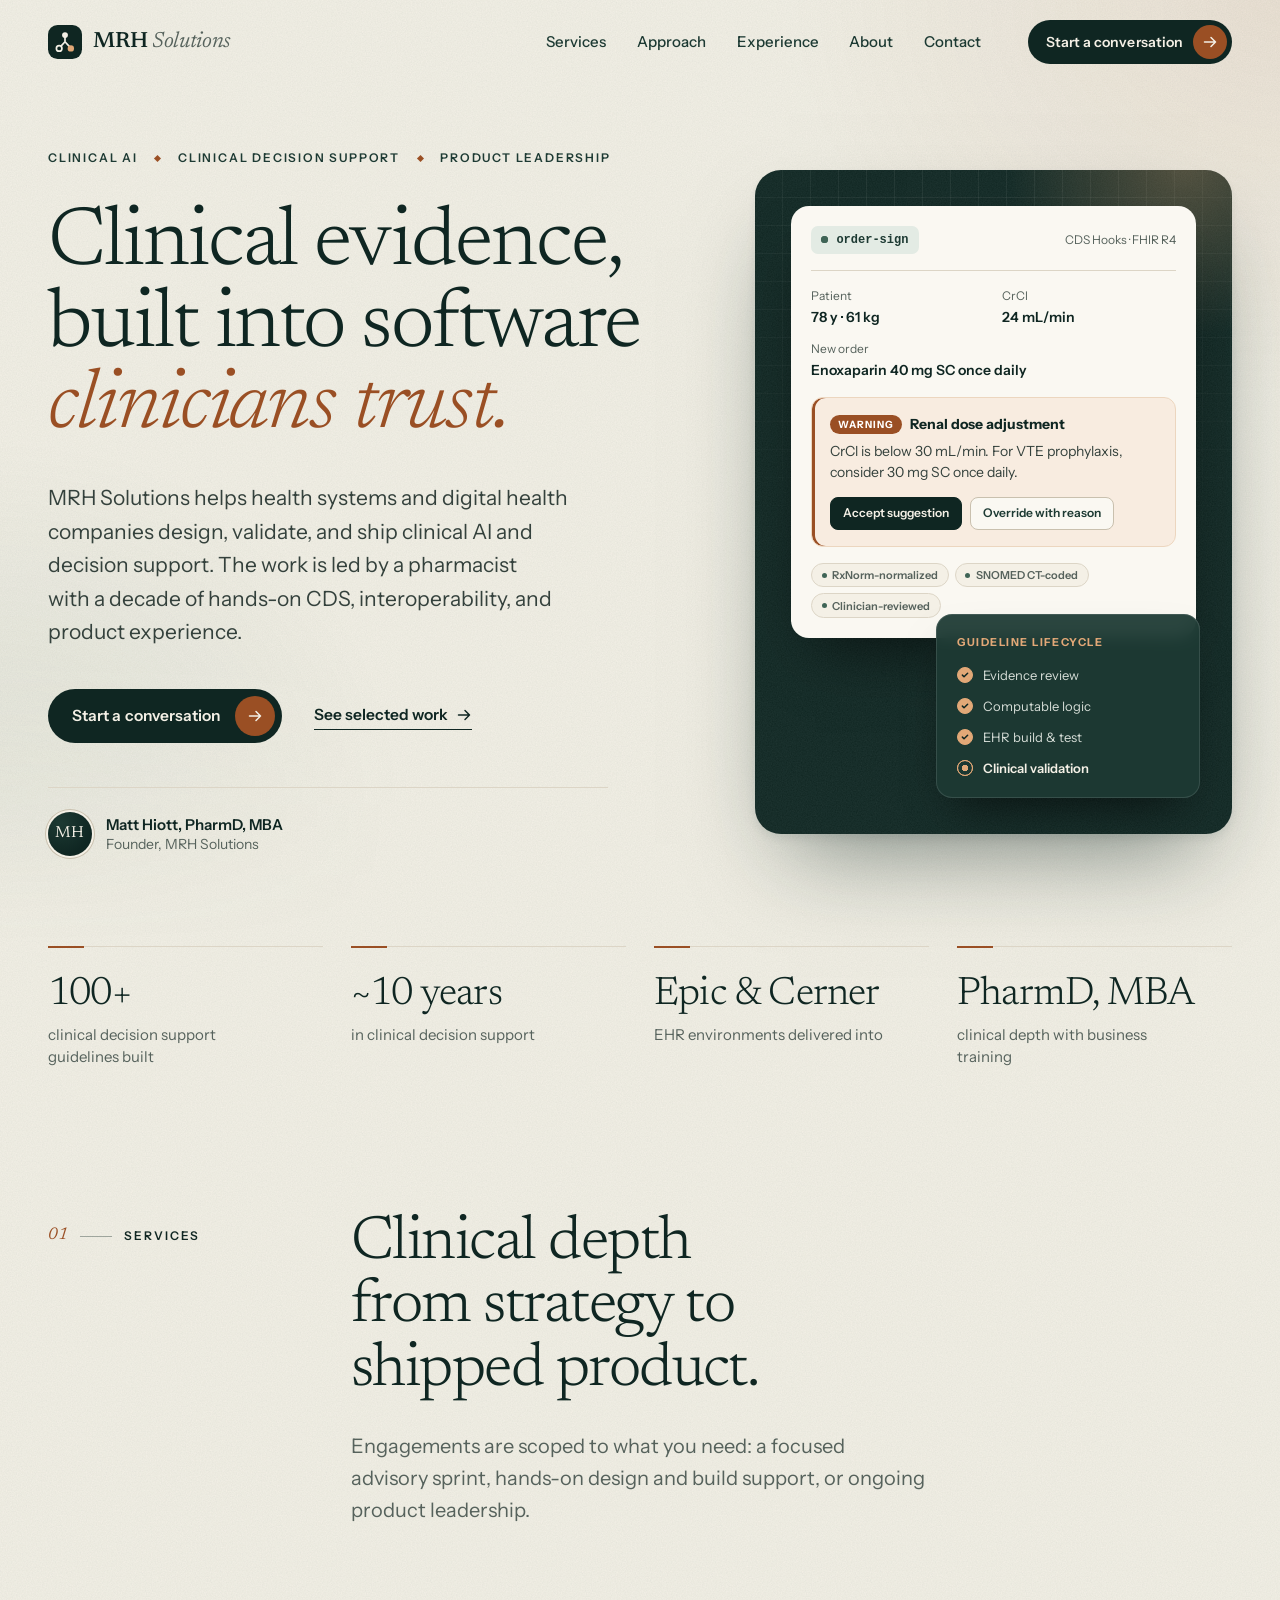
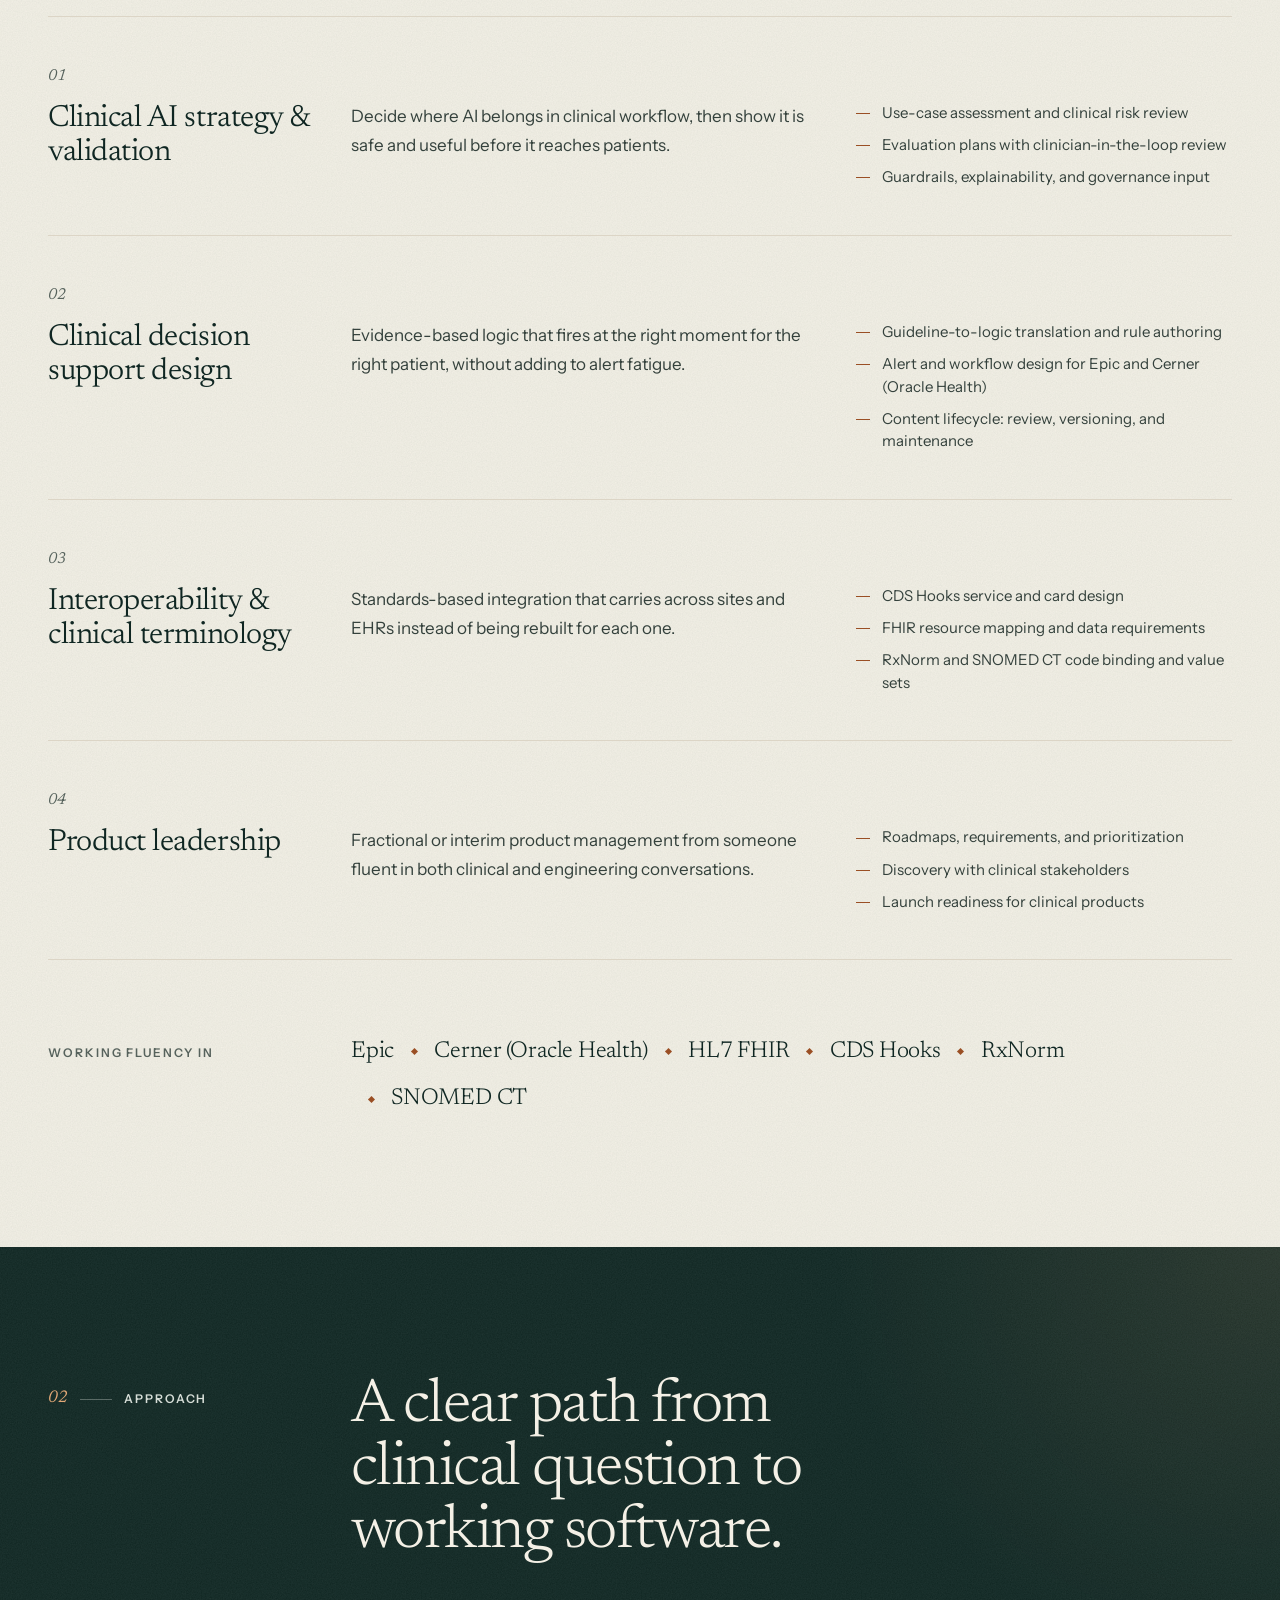
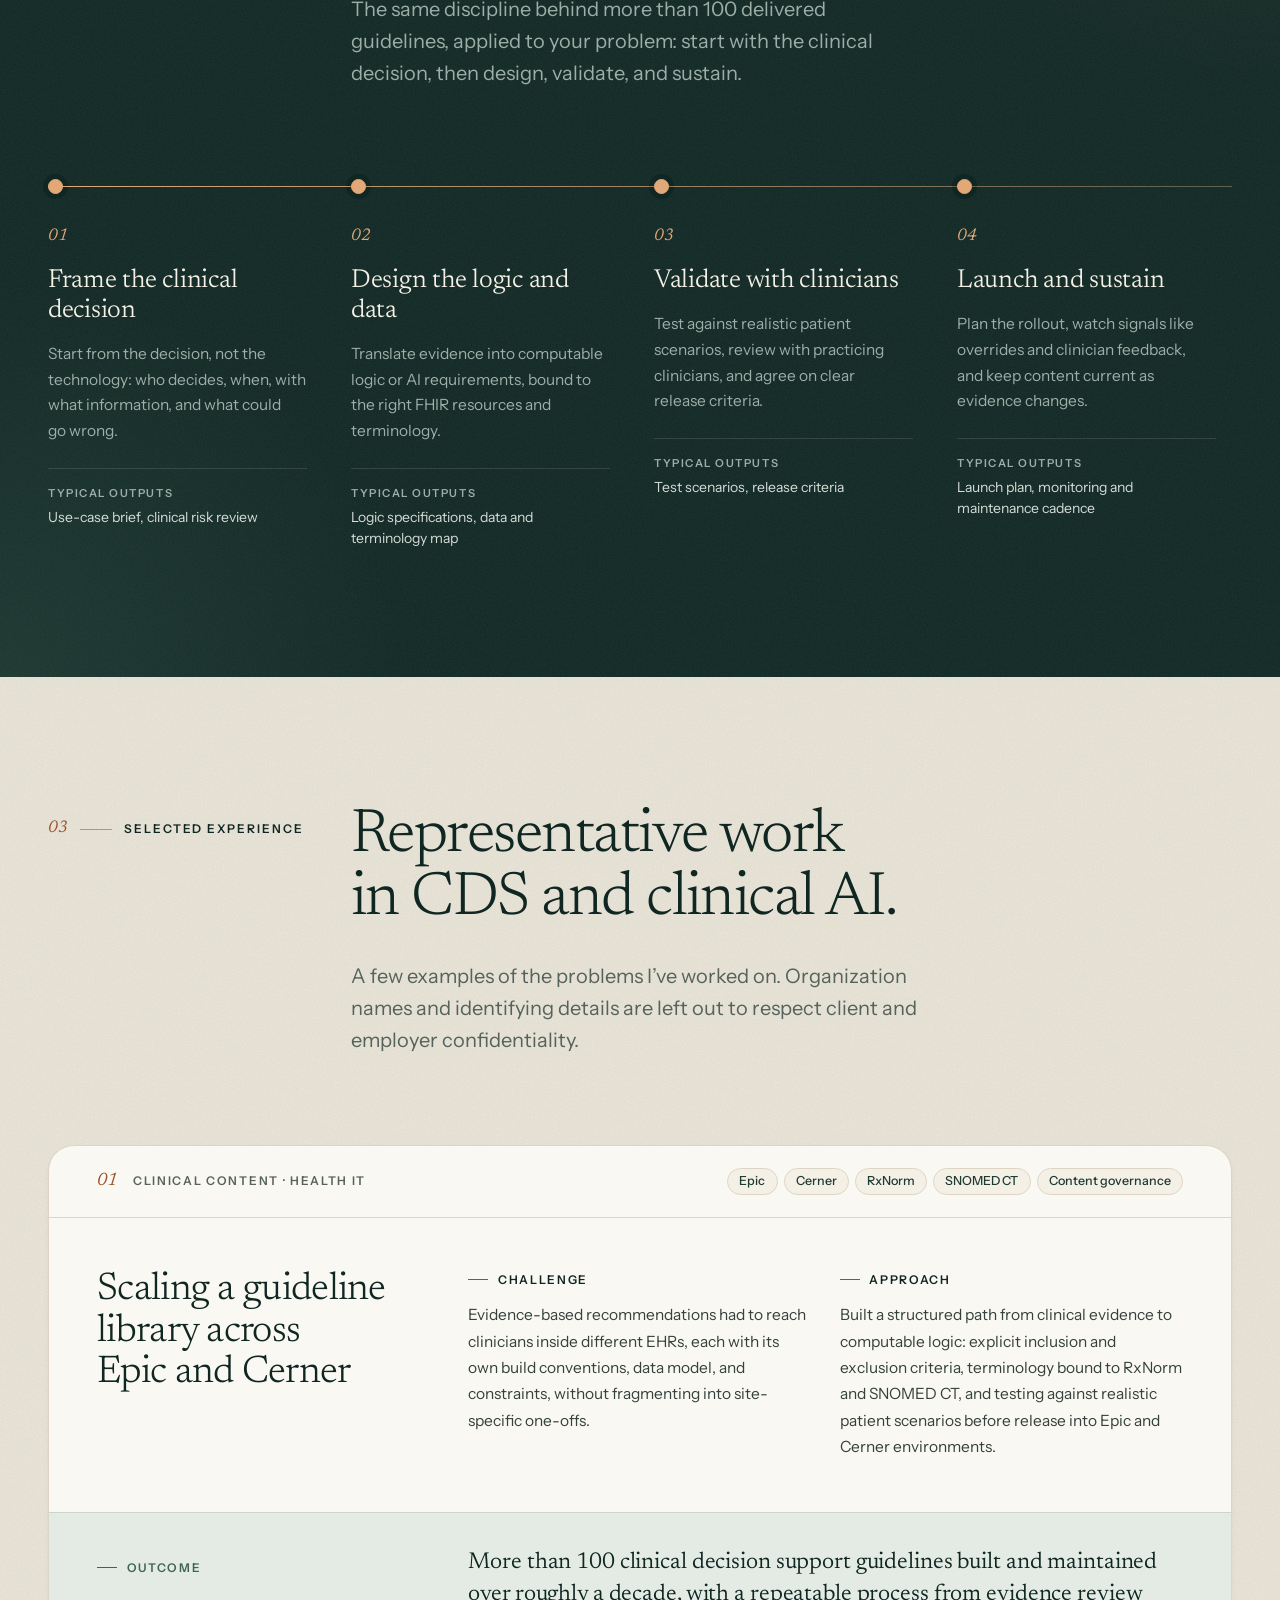
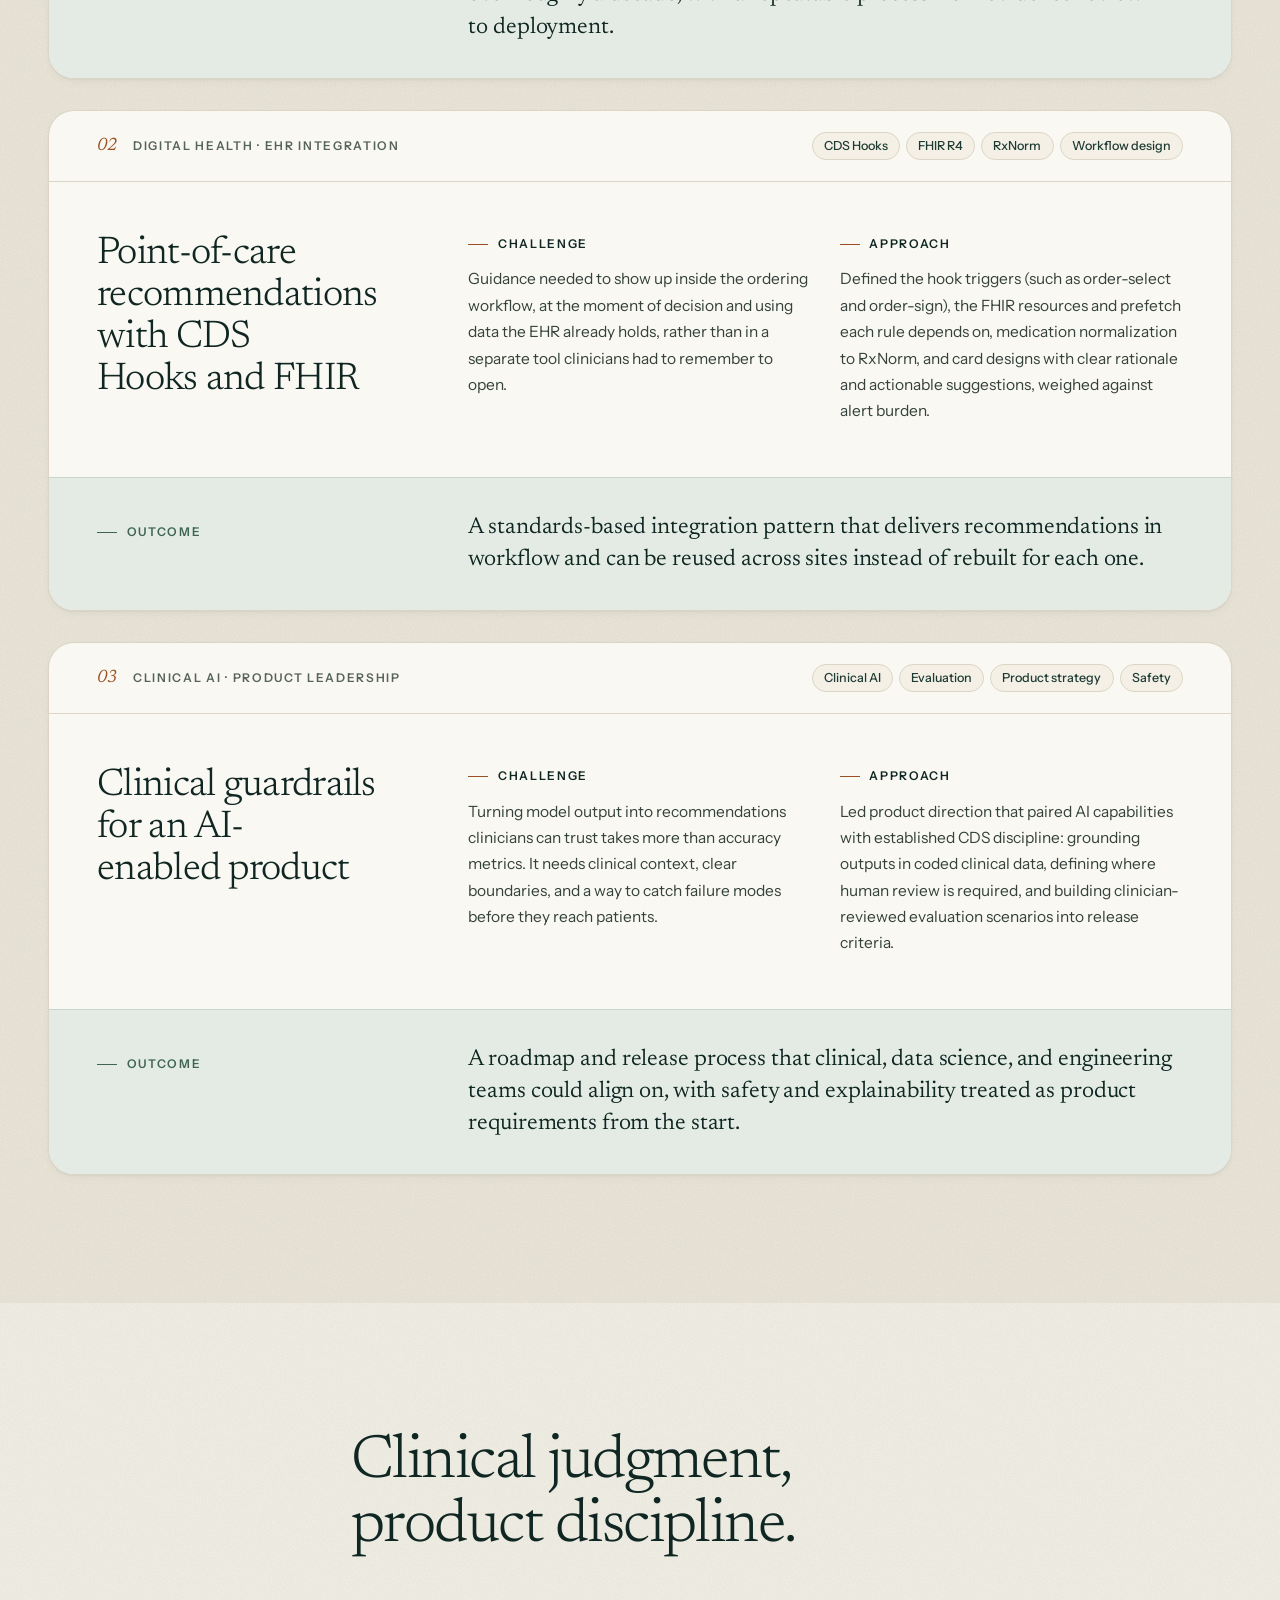
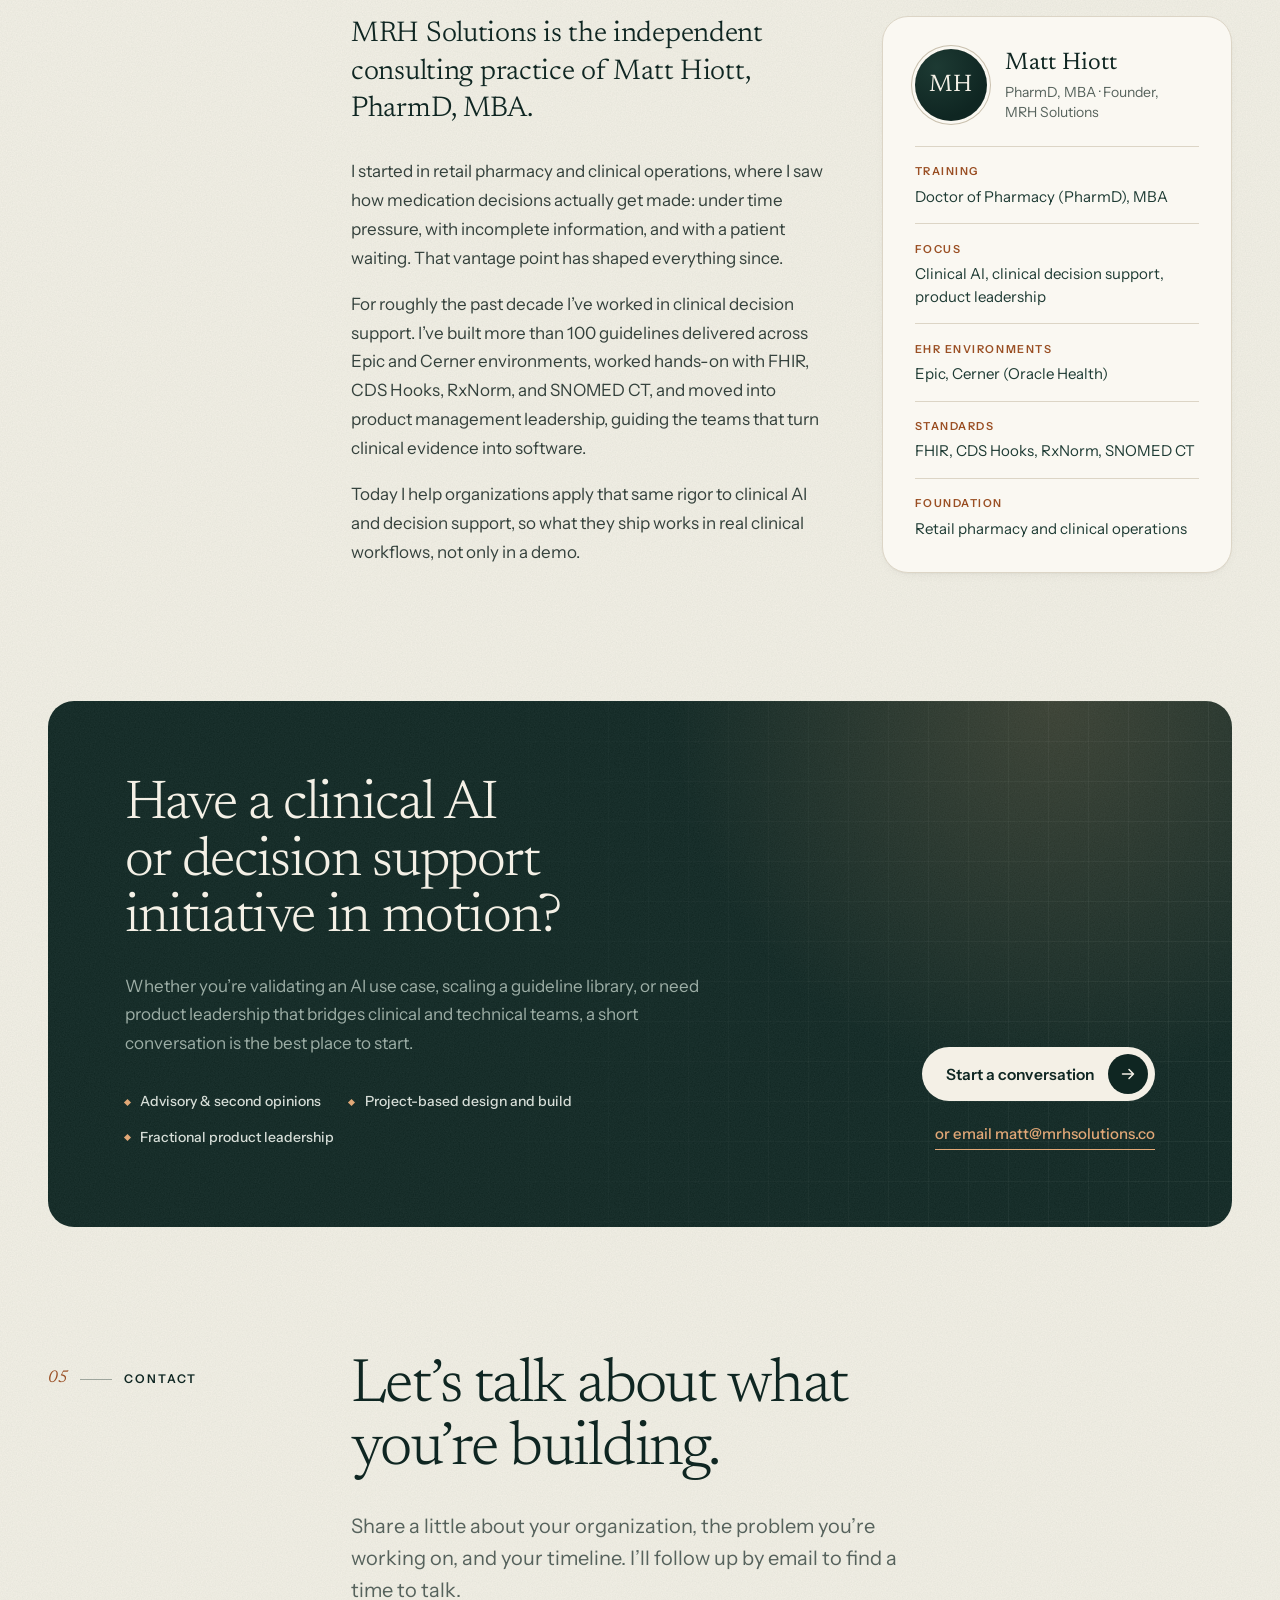
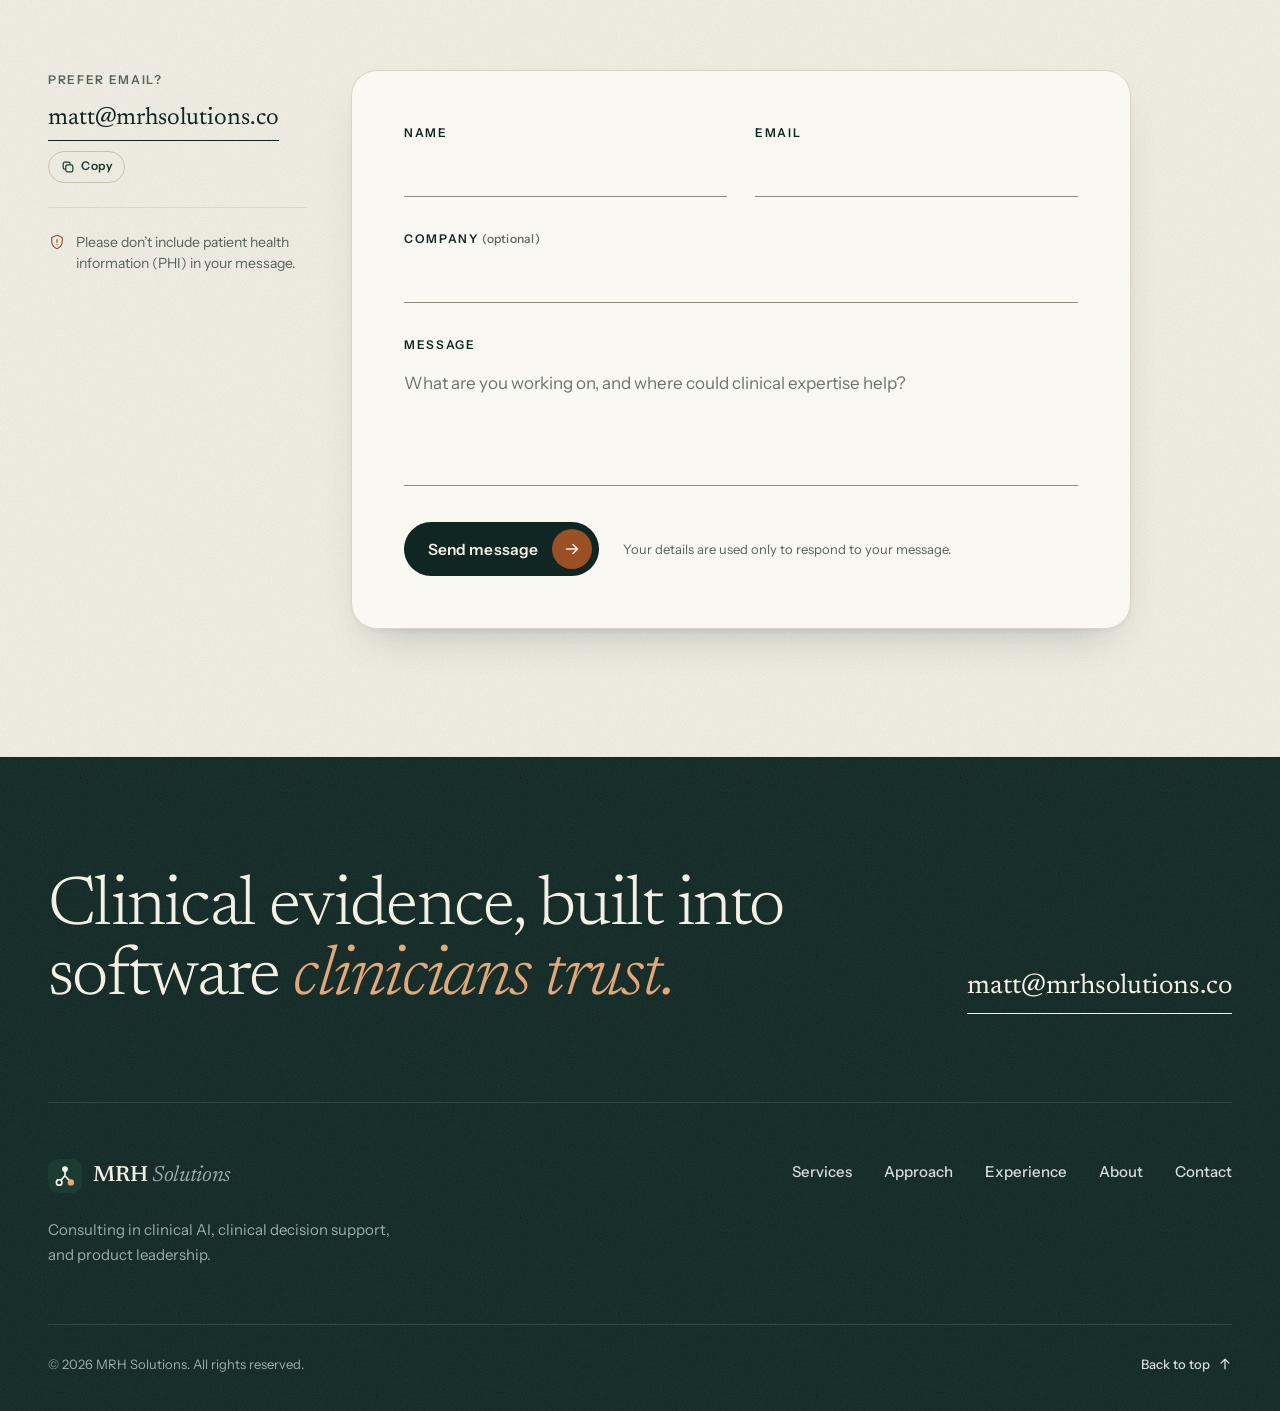
==== commit 19f147dd: "Connect contact form to Formspree and update title to Founder - Form posts to Formspree (xzeeogav): " ====
--- a/index.html
+++ b/index.html
@@ -53,7 +53,7 @@
       "@type": "Person",
       "name": "Matt Hiott",
       "honorificSuffix": "PharmD, MBA",
-      "jobTitle": "Principal"
+      "jobTitle": "Founder"
     },
     "knowsAbout": [
       "Clinical decision support",
@@ -175,7 +175,7 @@
 
           <div class="hero-principal intro intro-4">
             <span class="avatar avatar-sm" aria-hidden="true">MH</span>
-            <p><strong>Matt Hiott, PharmD, MBA</strong><span>Principal, MRH Solutions</span></p>
+            <p><strong>Matt Hiott, PharmD, MBA</strong><span>Founder, MRH Solutions</span></p>
           </div>
         </div>
 
@@ -508,7 +508,7 @@
               <span class="avatar" aria-hidden="true">MH</span>
               <div>
                 <p class="profile-name">Matt Hiott</p>
-                <p class="profile-role">PharmD, MBA · Principal, MRH Solutions</p>
+                <p class="profile-role">PharmD, MBA · Founder, MRH Solutions</p>
               </div>
             </div>
             <dl class="profile-facts">
@@ -583,16 +583,17 @@
 
         <div class="form-card reveal">
           <!--
-            Contact form backend:
-            - By default, "action" is a mailto: link. Submitting opens the visitor's email app
-              with the message pre-filled, so it works with no server.
-            - To receive submissions directly, replace the action with a form endpoint
-              (for example https://formspree.io/f/your-id). main.js will POST the form
-              in the background and show a confirmation inline.
+            Contact form backend: Formspree (form ID xzeeogav).
+            - With JavaScript, main.js validates the fields, sends the form in the background,
+              and shows a confirmation without leaving the page.
+            - Without JavaScript, the browser posts straight to Formspree, which shows its own
+              thank-you page.
+            - To change services, replace the action URL. Setting it to mailto:you@example.com
+              makes the form open the visitor's email app instead.
           -->
           <form id="contact-form" class="contact-form"
-                action="mailto:matt@mrhsolutions.co"
-                method="post" enctype="text/plain"
+                action="https://formspree.io/f/xzeeogav"
+                method="POST"
                 data-contact-email="matt@mrhsolutions.co">
 
             <!-- Spam honeypot: humans never see or fill this field -->
